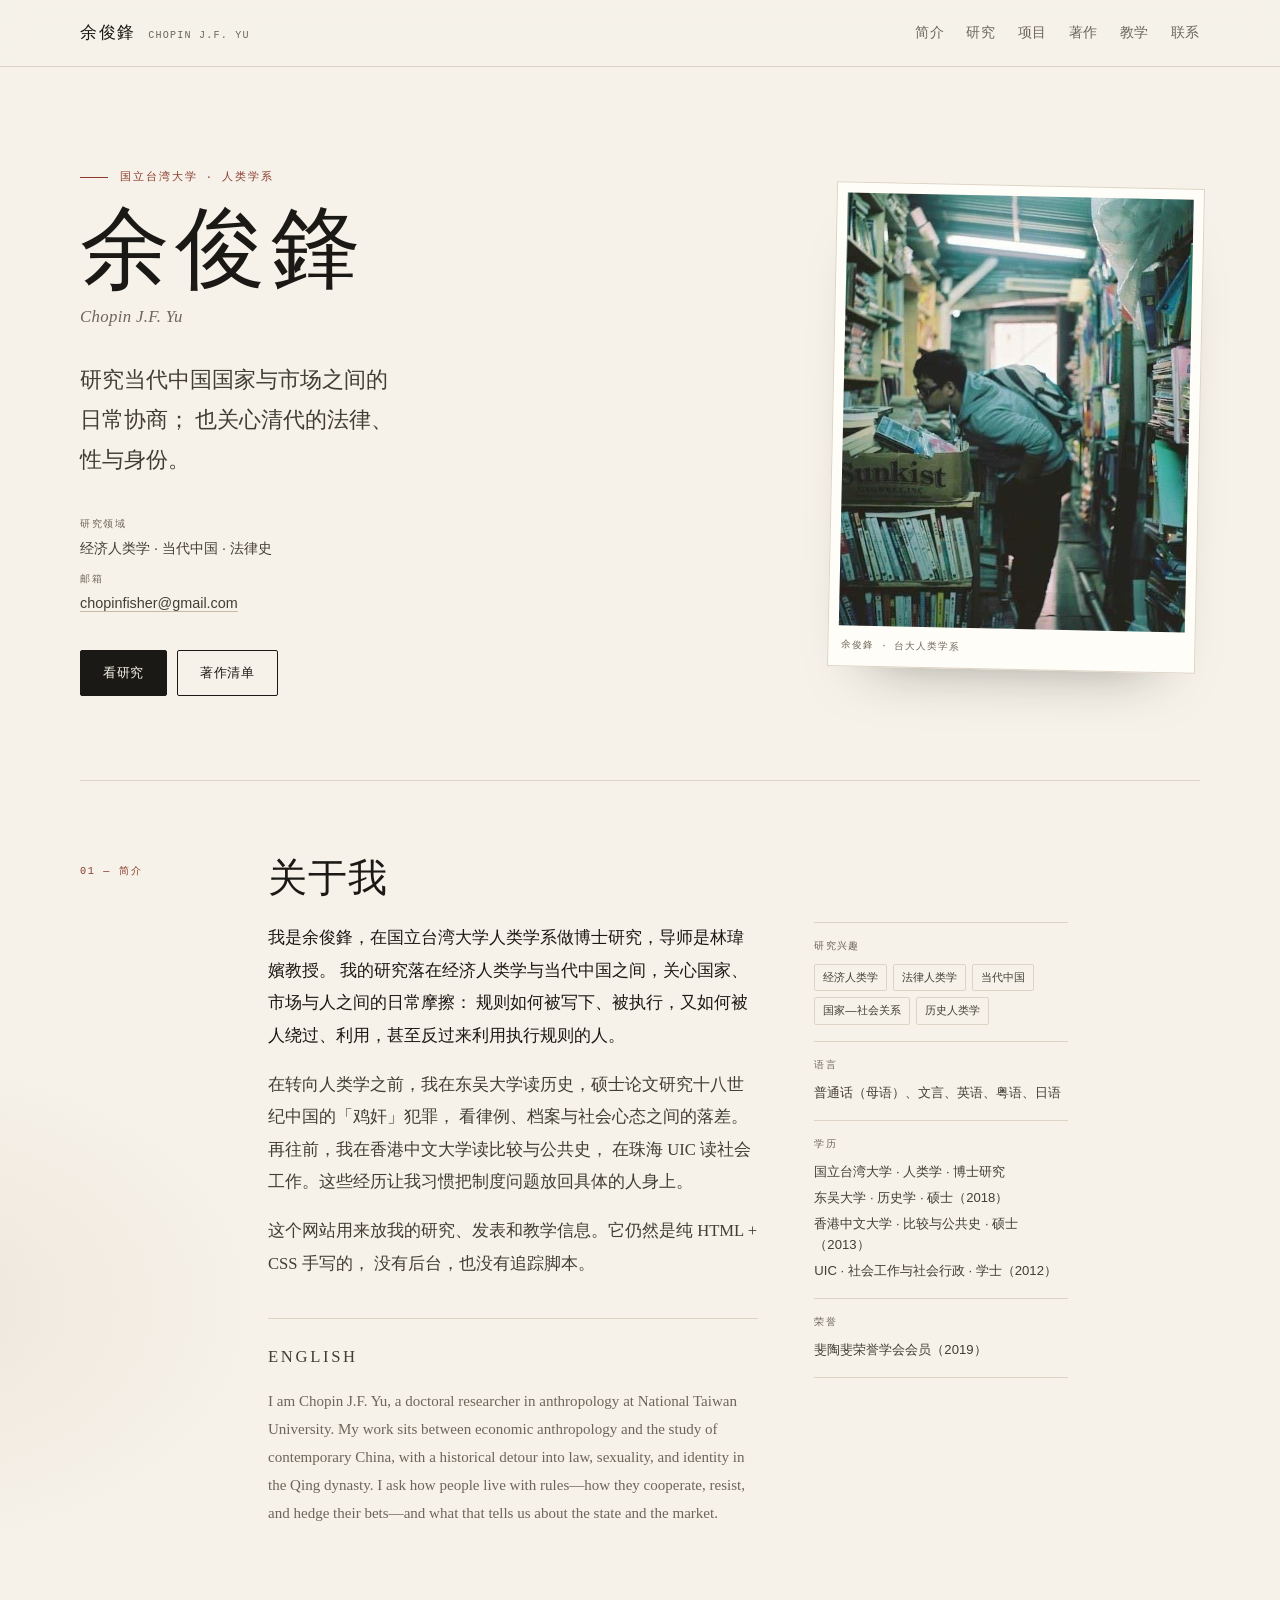
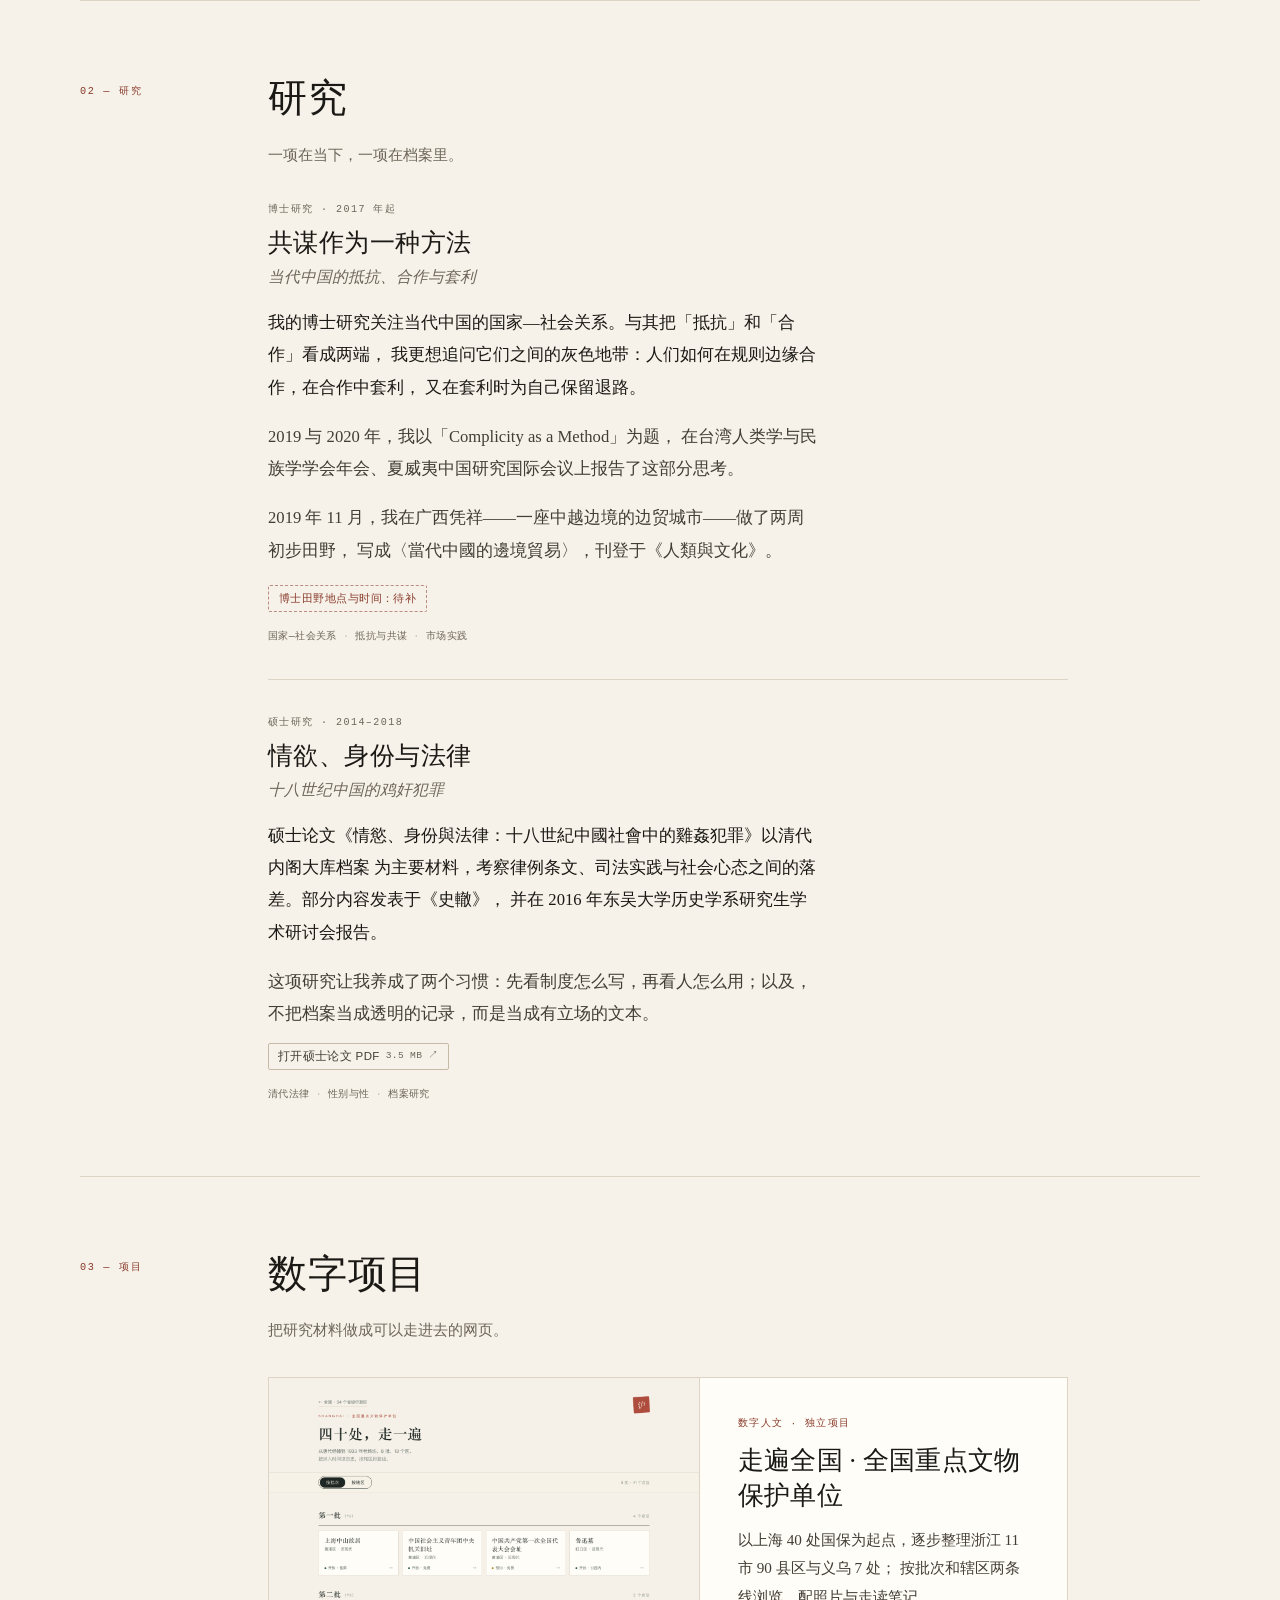
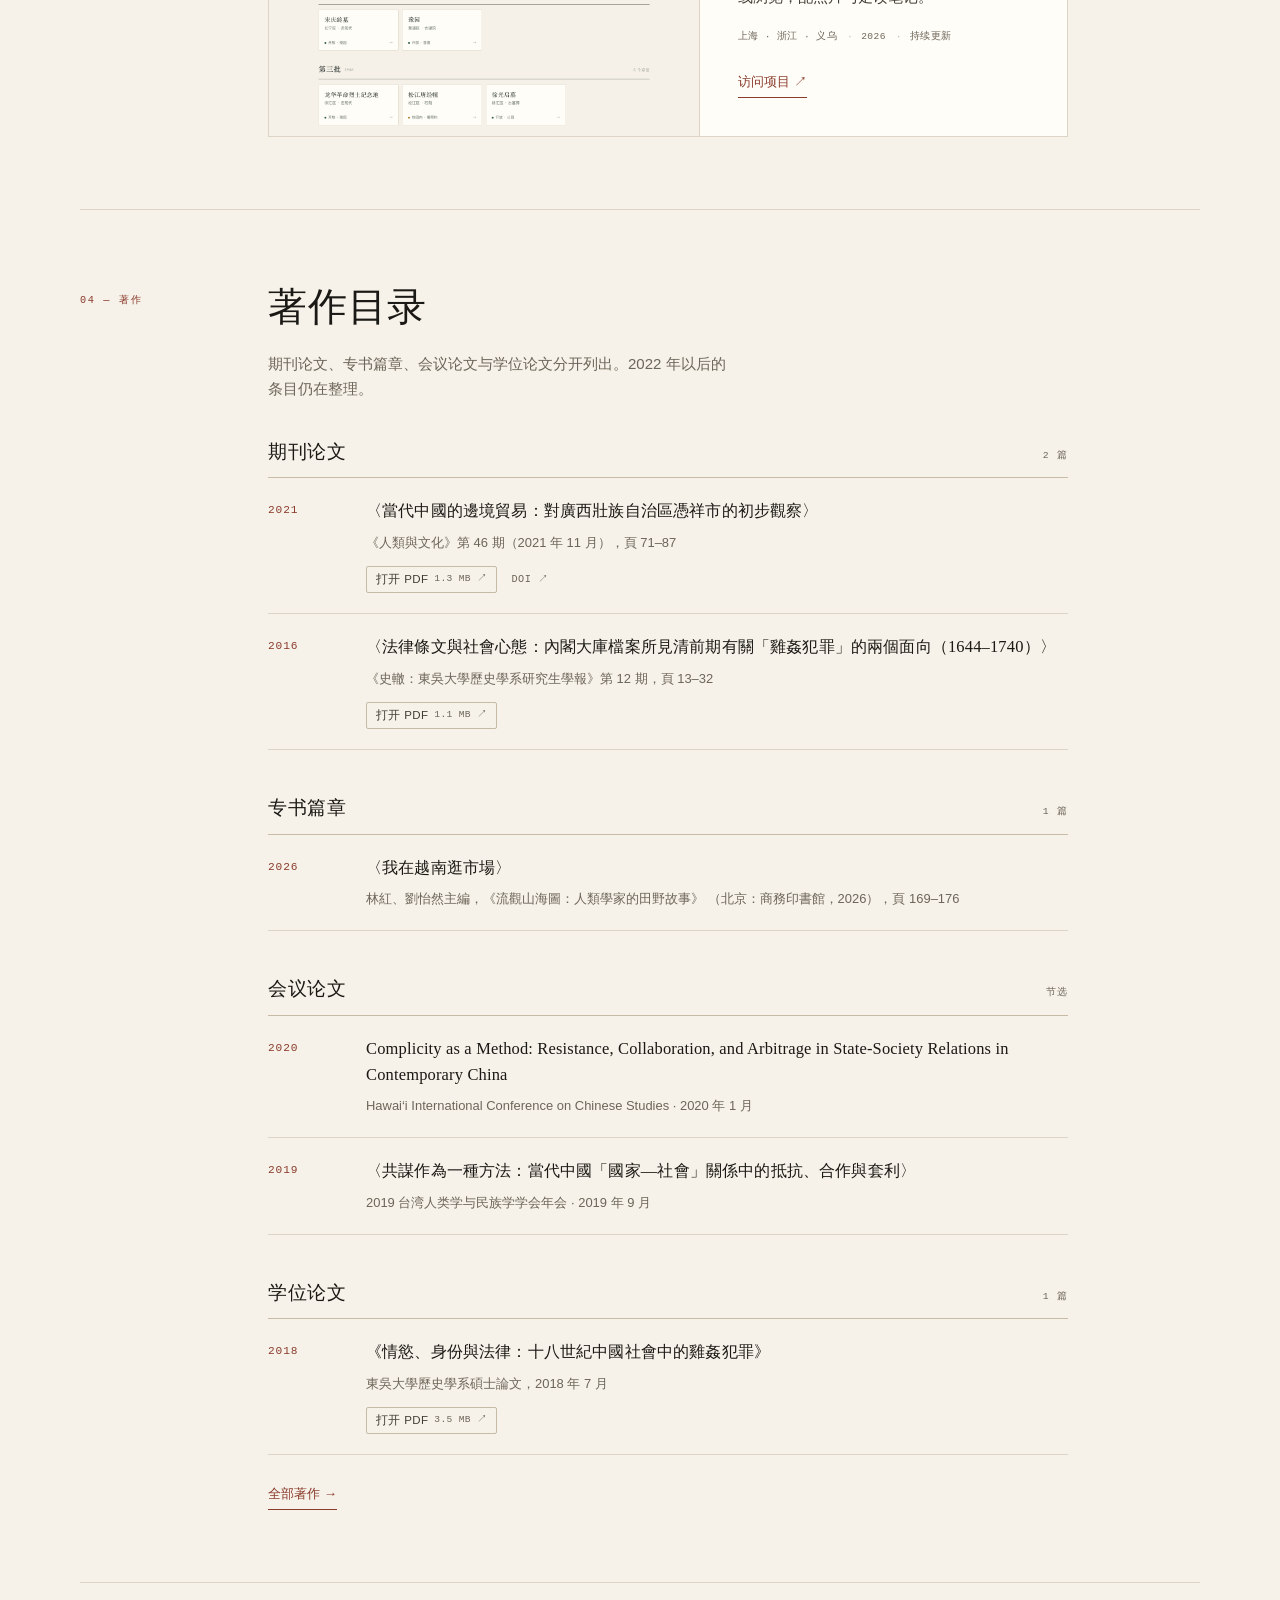
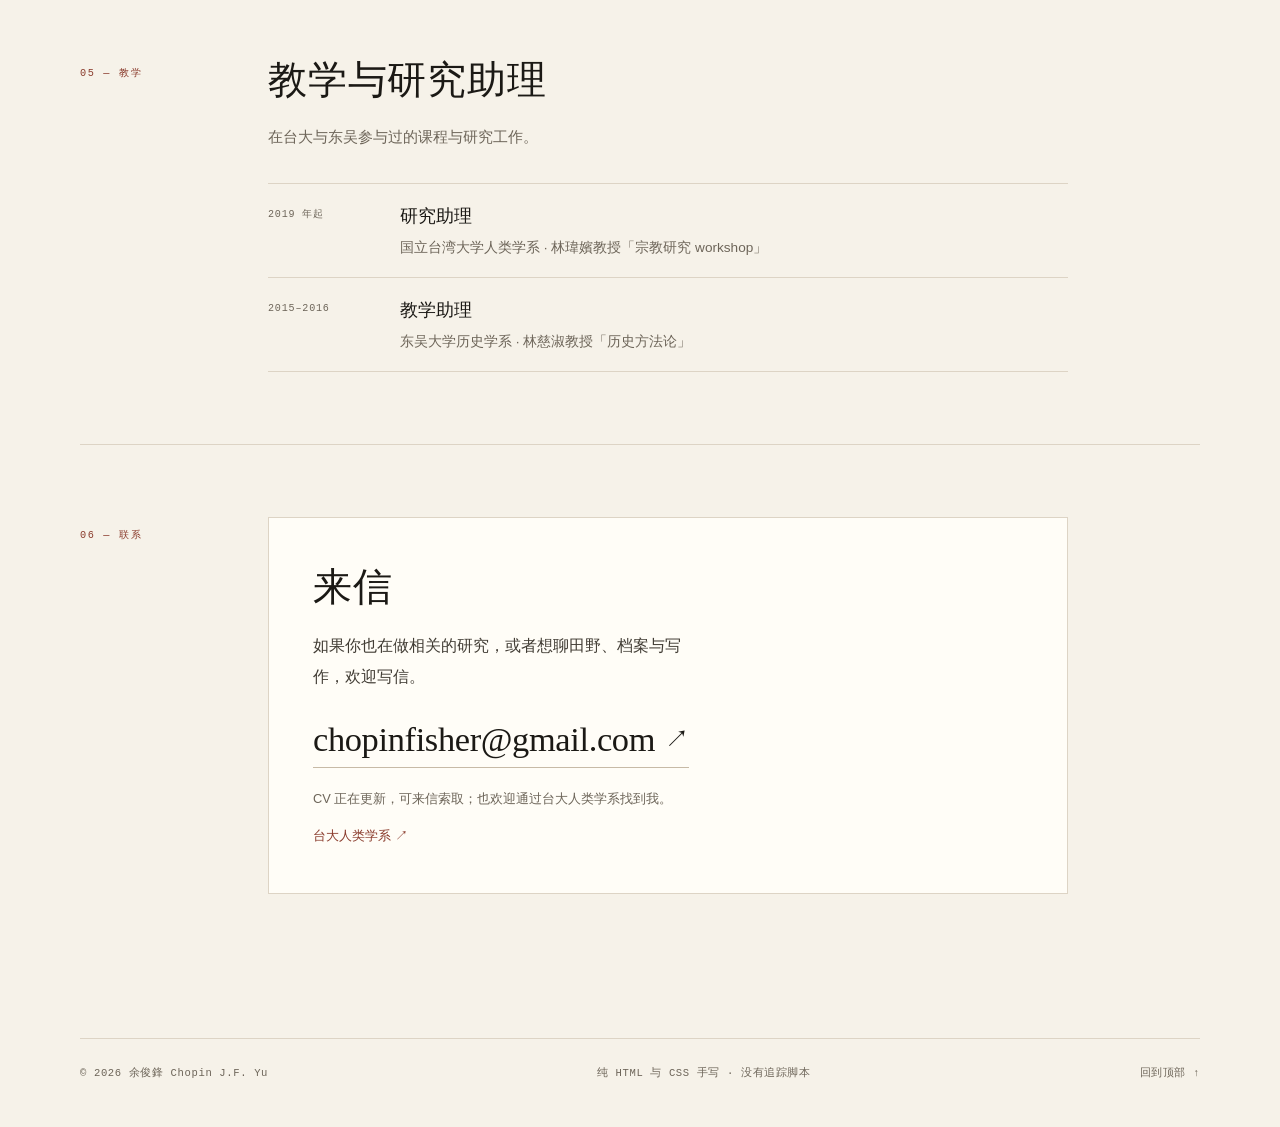
==== index.html @ 68bc7dcb "Add digital projects section linking heritage site" ====
<!DOCTYPE html>
<html lang="zh-CN">
<head>
  <meta charset="utf-8">
  <meta name="viewport" content="width=device-width, initial-scale=1">
  <title>余俊鋒 Chopin J.F. Yu — 人类学研究者</title>
  <meta name="description" content="余俊鋒（Chopin J.F. Yu），国立台湾大学人类学系。研究经济人类学、当代中国与法律史。">
  <meta name="author" content="余俊鋒 Chopin J.F. Yu">
  <meta name="theme-color" content="#f6f2e9" media="(prefers-color-scheme: light)">
  <meta name="theme-color" content="#141310" media="(prefers-color-scheme: dark)">
  <meta property="og:type" content="profile">
  <meta property="og:title" content="余俊鋒 Chopin J.F. Yu">
  <meta property="og:description" content="人类学研究者。经济人类学、当代中国、法律史。">
  <meta property="og:locale" content="zh_CN">
  <link rel="icon" href="assets/favicon.svg" type="image/svg+xml">
  <link rel="stylesheet" href="style.css">
</head>
<body id="top">
  <a class="skip-link" href="#main">跳到主要内容</a>

  <header class="site-header">
    <div class="wrap header-inner">
      <a class="brand" href="index.html">
        <span class="brand-name">余俊鋒</span>
        <span class="brand-en">Chopin J.F. Yu</span>
      </a>
      <nav class="site-nav" aria-label="主导航">
        <ul>
          <li><a href="#about">简介</a></li>
          <li><a href="#research">研究</a></li>
          <li><a href="#projects">项目</a></li>
          <li><a href="publications.html">著作</a></li>
          <li><a href="#teaching">教学</a></li>
          <li><a href="#contact">联系</a></li>
        </ul>
      </nav>
    </div>
  </header>

  <main id="main">
    <!-- ==================== 首屏 ==================== -->
    <section class="hero wrap" aria-labelledby="hero-title">
      <div class="hero-copy">
        <p class="eyebrow">国立台湾大学 · 人类学系</p>
        <h1 id="hero-title">余俊鋒</h1>
        <p class="hero-en">Chopin J.F. Yu</p>
        <p class="lead">
          研究当代中国国家与市场之间的<span class="nowrap">日常协商</span>；
          也关心清代的法律、性与<span class="nowrap">身份</span>。
        </p>

        <dl class="hero-meta">
          <div>
            <dt>研究领域</dt>
            <dd>经济人类学 · 当代中国 · 法律史</dd>
          </div>
          <div>
            <dt>邮箱</dt>
            <dd><a href="mailto:chopinfisher@gmail.com">chopinfisher@gmail.com</a></dd>
          </div>
        </dl>

        <div class="hero-actions">
          <a class="btn" href="#research">看研究</a>
          <a class="btn btn-quiet" href="publications.html">著作清单</a>
        </div>
      </div>

      <figure class="hero-figure">
        <img src="assets/portrait.jpg" alt="余俊鋒在书店里看书的照片" width="600" height="600">
        <figcaption>余俊鋒 · 台大人类学系</figcaption>
      </figure>
    </section>

    <!-- ==================== 简介 ==================== -->
    <section id="about" class="section wrap" aria-labelledby="about-title">
      <p class="section-label">01 — 简介</p>
      <div class="section-body">
        <h2 id="about-title">关于我</h2>

        <div class="about-grid">
          <div class="prose">
            <p>
              我是余俊鋒，在国立台湾大学人类学系做博士研究，导师是林瑋嬪教授。
              我的研究落在经济人类学与当代中国之间，关心国家、市场与人之间的日常摩擦：
              规则如何被写下、被执行，又如何被人绕过、利用，甚至反过来利用执行规则的人。
            </p>
            <p>
              在转向人类学之前，我在东吴大学读历史，硕士论文研究十八世纪中国的「鸡奸」犯罪，
              看律例、档案与社会心态之间的落差。再往前，我在香港中文大学读比较与公共史，
              在珠海 UIC 读社会工作。这些经历让我习惯把制度问题放回具体的人身上。
            </p>
            <p>
              这个网站用来放我的研究、发表和教学信息。它仍然是纯 HTML + CSS 手写的，
              没有后台，也没有追踪脚本。
            </p>

            <div class="en-block" lang="en">
              <p class="en-label">English</p>
              <p>
                I am Chopin J.F. Yu, a doctoral researcher in anthropology at National Taiwan
                University. My work sits between economic anthropology and the study of
                contemporary China, with a historical detour into law, sexuality, and identity
                in the Qing dynasty. I ask how people live with rules—how they cooperate,
                resist, and hedge their bets—and what that tells us about the state and the market.
              </p>
            </div>
          </div>

          <aside class="facts" aria-label="研究兴趣与背景">
            <div>
              <h3>研究兴趣</h3>
              <ul class="tag-list">
                <li>经济人类学</li>
                <li>法律人类学</li>
                <li>当代中国</li>
                <li>国家—社会关系</li>
                <li>历史人类学</li>
              </ul>
            </div>
            <div>
              <h3>语言</h3>
              <p>普通话（母语）、文言、英语、粤语、日语</p>
            </div>
            <div>
              <h3>学历</h3>
              <ul class="plain-list">
                <li>国立台湾大学 · 人类学 · 博士研究</li>
                <li>东吴大学 · 历史学 · 硕士（2018）</li>
                <li>香港中文大学 · 比较与公共史 · 硕士（2013）</li>
                <li>UIC · 社会工作与社会行政 · 学士（2012）</li>
              </ul>
            </div>
            <div>
              <h3>荣誉</h3>
              <p>斐陶斐荣誉学会会员（2019）</p>
            </div>
          </aside>
        </div>
      </div>
    </section>

    <!-- ==================== 研究 ==================== -->
    <section id="research" class="section wrap" aria-labelledby="research-title">
      <p class="section-label">02 — 研究</p>
      <div class="section-body">
        <h2 id="research-title">研究</h2>
        <p class="section-intro">一项在当下，一项在档案里。</p>

        <article class="research-item">
          <p class="research-meta">博士研究 · 2017 年起</p>
          <h3>共谋作为一种方法</h3>
          <p class="research-sub">当代中国的抵抗、合作与套利</p>
          <div class="prose">
            <p>
              我的博士研究关注当代中国的国家—社会关系。与其把「抵抗」和「合作」看成两端，
              我更想追问它们之间的灰色地带：人们如何在规则边缘合作，在合作中套利，
              又在套利时为自己保留退路。
            </p>
            <p>
              2019 与 2020 年，我以「Complicity as a Method」为题，
              在台湾人类学与民族学学会年会、夏威夷中国研究国际会议上报告了这部分思考。
            </p>
            <p>
              2019 年 11 月，我在广西凭祥——一座中越边境的边贸城市——做了两周初步田野，
              写成〈當代中國的邊境貿易〉，刊登于《人類與文化》。
            </p>
          </div>
          <!-- TODO: 补上博士论文题目与正式田野地点、时间；确认后删掉下面这行 -->
          <p class="tbd">博士田野地点与时间：待补</p>
          <ul class="tags" aria-label="研究关键词">
            <li>国家—社会关系</li>
            <li>抵抗与共谋</li>
            <li>市场实践</li>
          </ul>
        </article>

        <article class="research-item">
          <p class="research-meta">硕士研究 · 2014–2018</p>
          <h3>情欲、身份与法律</h3>
          <p class="research-sub">十八世纪中国的鸡奸犯罪</p>
          <div class="prose">
            <p>
              硕士论文《情慾、身份與法律：十八世紀中國社會中的雞姦犯罪》以清代内阁大库档案
              为主要材料，考察律例条文、司法实践与社会心态之间的落差。部分内容发表于《史轍》，
              并在 2016 年东吴大学历史学系研究生学术研讨会报告。
            </p>
            <p>
              这项研究让我养成了两个习惯：先看制度怎么写，再看人怎么用；以及，
              不把档案当成透明的记录，而是当成有立场的文本。
            </p>
          </div>
          <div class="pub-links">
            <a class="pub-link" href="assets/pubs/yu-2018-ma-thesis.pdf"
               target="_blank" rel="noopener" type="application/pdf">
              打开硕士论文 PDF <span class="pub-size">3.5 MB ↗</span>
            </a>
          </div>
          <ul class="tags" aria-label="研究关键词">
            <li>清代法律</li>
            <li>性别与性</li>
            <li>档案研究</li>
          </ul>
        </article>
      </div>
    </section>

    <!-- ==================== 数字项目 ==================== -->
    <section id="projects" class="section wrap" aria-labelledby="projects-title">
      <p class="section-label">03 — 项目</p>
      <div class="section-body">
        <h2 id="projects-title">数字项目</h2>
        <p class="section-intro">把研究材料做成可以走进去的网页。</p>

        <!-- TODO: 国保站部署后确认 URL；下面先按 guobao 仓库的地址预留 -->
        <article class="project-card">
          <a class="project-figure" href="https://manongchopin.github.io/guobao/" target="_blank" rel="noopener">
            <img src="assets/projects/guobao-shanghai.png" alt="《走遍全国》上海国保清单页面截图" width="1440" height="1150">
          </a>
          <div class="project-body">
            <p class="project-kicker">数字人文 · 独立项目</p>
            <h3>
              <a href="https://manongchopin.github.io/guobao/" target="_blank" rel="noopener">
                走遍全国 · 全国重点文物保护单位
              </a>
            </h3>
            <p class="project-desc">
              以上海 40 处国保为起点，逐步整理浙江 11 市 90 县区与义乌 7 处；
              按批次和辖区两条线浏览，配照片与走读笔记。
            </p>
            <ul class="project-meta" aria-label="项目信息">
              <li>上海 · 浙江 · 义乌</li>
              <li>2026</li>
              <li>持续更新</li>
            </ul>
            <a class="more-link" href="https://manongchopin.github.io/guobao/" target="_blank" rel="noopener">访问项目 ↗</a>
          </div>
        </article>
      </div>
    </section>

    <!-- ==================== 著作（精选） ==================== -->
    <section id="publications" class="section wrap" aria-labelledby="publications-title">
      <p class="section-label">04 — 著作</p>
      <div class="section-body">
        <h2 id="publications-title">著作目录</h2>
        <p class="section-intro">期刊论文、专书篇章、会议论文与学位论文分开列出。2022 年以后的条目仍在整理。</p>

        <div class="pub-group">
          <h3 class="pub-group-title">期刊论文 <span class="pub-count">2 篇</span></h3>
          <ol class="pub-list">
            <li class="pub">
              <p class="pub-year">2021</p>
              <div>
                <h3>〈當代中國的邊境貿易：對廣西壯族自治區憑祥市的初步觀察〉</h3>
                <p class="pub-venue">《人類與文化》第 46 期（2021 年 11 月），頁 71–87</p>
                <div class="pub-links">
                  <a class="pub-link" href="assets/pubs/yu-2021-border-trade-pingxiang.pdf"
                     target="_blank" rel="noopener" type="application/pdf">
                    打开 PDF <span class="pub-size">1.3 MB ↗</span>
                  </a>
                  <a class="pub-link pub-link-quiet" href="https://doi.org/10.6719/HC.202111_(46).0004" rel="noopener">DOI ↗</a>
                </div>
              </div>
            </li>
            <li class="pub">
              <p class="pub-year">2016</p>
              <div>
                <h3>〈法律條文與社會心態：內閣大庫檔案所見清前期有關「雞姦犯罪」的兩個面向<span class="nowrap">（1644–1740）</span>〉</h3>
                <p class="pub-venue">《史轍：東吳大學歷史學系研究生學報》第 12 期，頁 13–32</p>
                <div class="pub-links">
                  <a class="pub-link" href="assets/pubs/yu-2016-law-and-social-attitudes.pdf"
                     target="_blank" rel="noopener" type="application/pdf">
                    打开 PDF <span class="pub-size">1.1 MB ↗</span>
                  </a>
                </div>
              </div>
            </li>
          </ol>
        </div>

        <div class="pub-group">
          <h3 class="pub-group-title">专书篇章 <span class="pub-count">1 篇</span></h3>
          <ol class="pub-list">
            <li class="pub">
              <p class="pub-year">2026</p>
              <div>
                <h3>〈我在越南逛市場〉</h3>
                <p class="pub-venue">
                  林紅、劉怡然主編，《流觀山海圖：人類學家的田野故事》
                  （北京：商務印書館，2026），頁 169–176
                </p>
              </div>
            </li>
          </ol>
        </div>

        <div class="pub-group">
          <h3 class="pub-group-title">会议论文 <span class="pub-count">节选</span></h3>
          <ol class="pub-list">
            <li class="pub">
              <p class="pub-year">2020</p>
              <div>
                <h3 lang="en">Complicity as a Method: Resistance, Collaboration, and Arbitrage in State-Society Relations in Contemporary China</h3>
                <p class="pub-venue">Hawai‘i International Conference on Chinese Studies · 2020 年 1 月</p>
              </div>
            </li>
            <li class="pub">
              <p class="pub-year">2019</p>
              <div>
                <h3>〈共謀作為一種方法：當代中國「國家—社會」關係中的抵抗、合作與套利〉</h3>
                <p class="pub-venue">2019 台湾人类学与民族学学会年会 · 2019 年 9 月</p>
              </div>
            </li>
          </ol>
        </div>

        <div class="pub-group">
          <h3 class="pub-group-title">学位论文 <span class="pub-count">1 篇</span></h3>
          <ol class="pub-list">
            <li class="pub">
              <p class="pub-year">2018</p>
              <div>
                <h3>《情慾、身份與法律：十八世紀中國社會中的雞姦犯罪》</h3>
                <p class="pub-venue">東吳大學歷史學系碩士論文，2018 年 7 月</p>
                <div class="pub-links">
                  <a class="pub-link" href="assets/pubs/yu-2018-ma-thesis.pdf"
                     target="_blank" rel="noopener" type="application/pdf">
                    打开 PDF <span class="pub-size">3.5 MB ↗</span>
                  </a>
                </div>
              </div>
            </li>
          </ol>
        </div>

        <a class="more-link" href="publications.html">全部著作 →</a>
      </div>
    </section>

    <!-- ==================== 教学 ==================== -->
    <section id="teaching" class="section wrap" aria-labelledby="teaching-title">
      <p class="section-label">05 — 教学</p>
      <div class="section-body">
        <h2 id="teaching-title">教学与研究助理</h2>
        <p class="section-intro">在台大与东吴参与过的课程与研究工作。</p>

        <ul class="timeline">
          <li>
            <p class="time">2019 年起</p>
            <div>
              <h3>研究助理</h3>
              <p>国立台湾大学人类学系 · 林瑋嬪教授「宗教研究 workshop」</p>
            </div>
          </li>
          <li>
            <p class="time">2015–2016</p>
            <div>
              <h3>教学助理</h3>
              <p>东吴大学历史学系 · 林慈淑教授「历史方法论」</p>
            </div>
          </li>
        </ul>
      </div>
    </section>

    <!-- ==================== 联系 ==================== -->
    <section id="contact" class="section wrap" aria-labelledby="contact-title">
      <p class="section-label">06 — 联系</p>
      <div class="section-body">
        <div class="contact-block">
          <h2 id="contact-title">来信</h2>
          <p class="contact-note">
            如果你也在做相关的研究，或者想聊田野、档案与写作，欢迎写信。
          </p>
          <a class="email" href="mailto:chopinfisher@gmail.com">
            chopinfisher@gmail.com
            <span aria-hidden="true">↗</span>
          </a>
          <p class="note">CV 正在更新，可来信索取；也欢迎通过台大人类学系找到我。</p>
          <ul class="contact-links">
            <li><a href="https://anthro.ntu.edu.tw/" rel="noopener">台大人类学系 ↗</a></li>
          </ul>
        </div>
      </div>
    </section>
  </main>

  <footer class="site-footer wrap">
    <p>© 2026 余俊鋒 Chopin J.F. Yu</p>
    <p>纯 HTML 与 CSS 手写 · 没有追踪脚本</p>
    <a href="#top">回到顶部 ↑</a>
  </footer>
</body>
</html>
---- style.css ----
/* =========================================================
   余俊鋒 Chopin J.F. Yu — 个人学术主页
   纯 CSS，无框架、无构建。浅色 / 深色跟随系统。
   ========================================================= */

/* ---------- 设计变量 ---------- */
:root {
  color-scheme: light dark;

  --paper: #f6f2e9;
  --paper-soft: #efe9dc;
  --surface: #fffdf7;
  --ink: #1b1915;
  --ink-soft: #423d35;
  --muted: #6d6559;
  --line: #ddd4c5;
  --line-strong: #c7baa6;
  --accent: #8a3b2c;
  --accent-soft: #ead9cf;
  --glow: rgba(138, 59, 44, 0.07);

  --serif: "Iowan Old Style", "Palatino Linotype", "Songti SC",
    "Noto Serif CJK SC", "Source Han Serif SC", "Noto Serif SC", Georgia, serif;
  --sans: -apple-system, BlinkMacSystemFont, "Segoe UI", "PingFang SC",
    "Hiragino Sans GB", "Noto Sans SC", "Microsoft YaHei", sans-serif;
  --mono: ui-monospace, SFMono-Regular, "SF Mono", Menlo, Consolas, monospace;

  --shadow: 0 34px 60px -44px rgba(27, 25, 21, 0.5);
}

@media (prefers-color-scheme: dark) {
  :root {
    --paper: #141310;
    --paper-soft: #1c1a16;
    --surface: #1b1915;
    --ink: #f0eadf;
    --ink-soft: #d3cabb;
    --muted: #a09687;
    --line: #302b24;
    --line-strong: #453e34;
    --accent: #d99077;
    --accent-soft: #3a241d;
    --glow: rgba(217, 144, 119, 0.06);
    --shadow: 0 34px 60px -40px rgba(0, 0, 0, 0.9);
  }
}

/* ---------- 基础 ---------- */
*,
*::before,
*::after {
  box-sizing: border-box;
}

html {
  scroll-behavior: smooth;
  -webkit-text-size-adjust: 100%;
}

body {
  margin: 0;
  min-height: 100vh;
  font-family: var(--sans);
  font-size: 16px;
  line-height: 1.7;
  color: var(--ink);
  background-color: var(--paper);
  background-image:
    radial-gradient(52rem 36rem at 88% -8%, var(--glow), transparent 62%),
    radial-gradient(38rem 26rem at -8% 22%, var(--glow), transparent 60%);
  background-repeat: no-repeat;
  -webkit-font-smoothing: antialiased;
  text-rendering: optimizeLegibility;
}

img {
  display: block;
  max-width: 100%;
  height: auto;
}

a {
  color: inherit;
}

h1, h2, h3, p, dl, dd, figure, ol, ul {
  margin: 0;
}

ul, ol {
  padding: 0;
  list-style: none;
}

::selection {
  color: var(--paper);
  background: var(--accent);
}

:focus-visible {
  outline: 2px solid var(--accent);
  outline-offset: 3px;
}

.wrap {
  width: min(1120px, 100% - 48px);
  margin-inline: auto;
}

.nowrap {
  white-space: nowrap;
}

/* ---------- 跳过导航 ---------- */
.skip-link {
  position: absolute;
  top: 10px;
  left: 12px;
  z-index: 100;
  padding: 8px 14px;
  background: var(--ink);
  color: var(--paper);
  font-size: 0.82rem;
  text-decoration: none;
  transform: translateY(-160%);
  transition: transform 0.18s ease;
}

.skip-link:focus {
  transform: translateY(0);
}

/* ---------- 页头 ---------- */
.site-header {
  position: sticky;
  top: 0;
  z-index: 10;
  border-bottom: 1px solid var(--line);
  background: var(--paper);
  background: color-mix(in srgb, var(--paper) 90%, transparent);
  -webkit-backdrop-filter: blur(12px);
  backdrop-filter: blur(12px);
}

.header-inner {
  display: flex;
  align-items: center;
  justify-content: space-between;
  gap: 24px;
  min-height: 66px;
}

.brand {
  display: inline-flex;
  align-items: baseline;
  gap: 12px;
  text-decoration: none;
}

.brand-name {
  font-family: var(--serif);
  font-size: 1.08rem;
  letter-spacing: 0.1em;
}

.brand-en {
  font-family: var(--mono);
  font-size: 0.63rem;
  letter-spacing: 0.12em;
  text-transform: uppercase;
  color: var(--muted);
}

.site-nav ul {
  display: flex;
  flex-wrap: wrap;
  gap: 6px 22px;
}

.site-nav a {
  display: inline-block;
  padding-block: 4px;
  border-bottom: 1px solid transparent;
  color: var(--muted);
  font-size: 0.86rem;
  letter-spacing: 0.04em;
  text-decoration: none;
  transition: color 0.18s ease, border-color 0.18s ease;
}

.site-nav a:hover {
  color: var(--ink);
}

.site-nav a[aria-current="page"] {
  color: var(--accent);
  border-bottom-color: var(--accent);
}

/* ---------- 首屏 ---------- */
.hero {
  display: grid;
  grid-template-columns: minmax(0, 1.08fr) minmax(0, 0.92fr);
  align-items: center;
  gap: clamp(40px, 6vw, 80px);
  padding-block: clamp(56px, 8vw, 92px) clamp(48px, 7vw, 84px);
}

.eyebrow {
  display: inline-flex;
  align-items: center;
  gap: 12px;
  font-family: var(--mono);
  font-size: 0.66rem;
  letter-spacing: 0.18em;
  text-transform: uppercase;
  color: var(--accent);
}

.eyebrow::before {
  content: "";
  width: 28px;
  height: 1px;
  background: var(--accent);
}

.hero h1 {
  margin-top: 16px;
  font-family: var(--serif);
  font-size: clamp(3.4rem, 7.4vw, 5.6rem);
  font-weight: 500;
  line-height: 1.05;
  letter-spacing: 0.06em;
}

.hero-en {
  margin-top: 6px;
  font-family: var(--serif);
  font-style: italic;
  font-size: 1.05rem;
  letter-spacing: 0.02em;
  color: var(--muted);
}

.lead {
  max-width: 30ch;
  margin-top: 30px;
  font-family: var(--serif);
  font-size: clamp(1.12rem, 1.7vw, 1.35rem);
  line-height: 1.85;
  color: var(--ink-soft);
}

.hero-meta {
  display: grid;
  gap: 12px;
  margin-top: 36px;
}

.hero-meta dt {
  font-family: var(--mono);
  font-size: 0.62rem;
  letter-spacing: 0.16em;
  text-transform: uppercase;
  color: var(--muted);
}

.hero-meta dd {
  margin-top: 2px;
  font-size: 0.9rem;
  color: var(--ink-soft);
}

.hero-meta a {
  text-decoration: underline;
  text-decoration-thickness: 1px;
  text-underline-offset: 3px;
  text-decoration-color: var(--line-strong);
}

.hero-meta a:hover {
  color: var(--accent);
  text-decoration-color: var(--accent);
}

.hero-actions {
  display: flex;
  flex-wrap: wrap;
  gap: 10px;
  margin-top: 34px;
}

.btn {
  display: inline-flex;
  align-items: center;
  justify-content: center;
  padding: 11px 22px;
  border: 1px solid var(--ink);
  border-radius: 2px;
  background: var(--ink);
  color: var(--paper);
  font-size: 0.84rem;
  letter-spacing: 0.05em;
  text-decoration: none;
  transition: background-color 0.18s ease, color 0.18s ease,
    border-color 0.18s ease;
}

.btn:hover {
  background: var(--accent);
  border-color: var(--accent);
  color: var(--paper);
}

.btn-quiet {
  background: transparent;
  color: var(--ink);
}

.btn-quiet:hover {
  background: transparent;
  color: var(--accent);
}

.hero-figure {
  justify-self: end;
  width: min(100%, 368px);
  padding: 10px 10px 12px;
  border: 1px solid var(--line);
  background: var(--surface);
  box-shadow: var(--shadow);
  transform: rotate(1.2deg);
}

.hero-figure img {
  width: 100%;
  aspect-ratio: 4 / 5;
  object-fit: cover;
  object-position: 45% center;
  background: var(--paper-soft);
}

.hero-figure figcaption {
  display: flex;
  justify-content: space-between;
  gap: 12px;
  margin-top: 12px;
  padding-inline: 3px;
  font-family: var(--mono);
  font-size: 0.6rem;
  letter-spacing: 0.1em;
  text-transform: uppercase;
  color: var(--muted);
}

/* ---------- 区块骨架 ---------- */
.section {
  display: grid;
  grid-template-columns: 132px minmax(0, 1fr);
  gap: clamp(28px, 5vw, 56px);
  padding-block: clamp(48px, 6vw, 72px);
  border-top: 1px solid var(--line);
  scroll-margin-top: 84px;
}

.section-label {
  align-self: start;
  position: sticky;
  top: 94px;
  margin-top: 10px;
  font-family: var(--mono);
  font-size: 0.64rem;
  letter-spacing: 0.16em;
  text-transform: uppercase;
  color: var(--accent);
}

.section-body {
  min-width: 0;
  max-width: 800px;
}

.section h2 {
  margin-bottom: 18px;
  font-family: var(--serif);
  font-weight: 500;
  font-size: clamp(1.75rem, 3.1vw, 2.45rem);
  line-height: 1.3;
  letter-spacing: 0.02em;
  text-wrap: balance;
}

.section-intro {
  max-width: 56ch;
  margin-bottom: 34px;
  font-size: 0.94rem;
  color: var(--muted);
}

/* ---------- 正文 ---------- */
.prose p {
  font-family: var(--serif);
  font-size: 1.04rem;
  line-height: 1.95;
  color: var(--ink-soft);
}

.prose p + p {
  margin-top: 1em;
}

.prose > p:first-child {
  color: var(--ink);
}

.prose {
  max-width: 62ch;
}

/* ---------- 简介 ---------- */
.about-grid {
  display: grid;
  grid-template-columns: minmax(0, 1.45fr) minmax(0, 0.75fr);
  gap: clamp(32px, 5vw, 56px);
  align-items: start;
}

.en-block {
  margin-top: 38px;
  padding-top: 22px;
  border-top: 1px solid var(--line);
}

.en-label {
  margin-bottom: 10px;
  font-family: var(--mono);
  font-size: 0.62rem;
  letter-spacing: 0.16em;
  text-transform: uppercase;
  color: var(--accent);
}

.en-block p:last-child {
  font-family: var(--serif);
  font-size: 0.94rem;
  line-height: 1.85;
  color: var(--muted);
}

.facts {
  border-top: 1px solid var(--line);
}

.facts > div {
  padding-block: 16px;
  border-bottom: 1px solid var(--line);
}

.facts h3 {
  margin-bottom: 8px;
  font-family: var(--mono);
  font-size: 0.61rem;
  font-weight: 500;
  letter-spacing: 0.14em;
  text-transform: uppercase;
  color: var(--muted);
}

.facts p,
.plain-list li {
  font-size: 0.82rem;
  line-height: 1.65;
  color: var(--ink-soft);
}

.plain-list li + li {
  margin-top: 4px;
}

.tag-list {
  display: flex;
  flex-wrap: wrap;
  gap: 6px;
}

.tag-list li {
  padding: 3px 8px;
  border: 1px solid var(--line);
  border-radius: 2px;
  font-size: 0.71rem;
  color: var(--ink-soft);
}

/* ---------- 研究 ---------- */
.research-item {
  padding-top: 34px;
  margin-top: 34px;
  border-top: 1px solid var(--line);
}

.research-item:first-of-type {
  padding-top: 0;
  margin-top: 0;
  border-top: 0;
}

.research-meta {
  font-family: var(--mono);
  font-size: 0.63rem;
  letter-spacing: 0.14em;
  text-transform: uppercase;
  color: var(--muted);
}

.research-item h3 {
  margin-top: 8px;
  font-family: var(--serif);
  font-size: 1.55rem;
  font-weight: 500;
  line-height: 1.4;
  letter-spacing: 0.02em;
}

.research-sub {
  margin-top: 3px;
  font-family: var(--serif);
  font-style: italic;
  font-size: 0.98rem;
  color: var(--muted);
}

.research-item .prose {
  margin-top: 16px;
}

.tbd {
  display: inline-block;
  margin-top: 18px;
  padding: 3px 10px;
  border: 1px dashed color-mix(in srgb, var(--accent) 55%, transparent);
  border-radius: 2px;
  font-size: 0.7rem;
  letter-spacing: 0.04em;
  color: var(--accent);
}

.tags {
  display: flex;
  flex-wrap: wrap;
  gap: 6px;
  margin-top: 16px;
}

.tags li {
  font-family: var(--mono);
  font-size: 0.63rem;
  letter-spacing: 0.04em;
  color: var(--muted);
}

.tags li + li::before {
  content: "·";
  margin-right: 6px;
  color: var(--line-strong);
}

/* ---------- 数字项目 ---------- */
.project-card {
  display: grid;
  grid-template-columns: minmax(0, 1.08fr) minmax(0, 0.92fr);
  overflow: hidden;
  border: 1px solid var(--line);
  background: var(--surface);
}

.project-figure {
  position: relative;
  display: block;
  overflow: hidden;
  border-right: 1px solid var(--line);
  background: var(--paper-soft);
}

.project-figure img {
  width: 100%;
  height: 100%;
  aspect-ratio: 4 / 3;
  object-fit: cover;
  object-position: center 30%;
  transition: transform 0.5s ease;
}

.project-figure:hover img {
  transform: scale(1.015);
}

.project-body {
  display: flex;
  flex-direction: column;
  padding: clamp(24px, 3.5vw, 38px);
}

.project-kicker {
  font-family: var(--mono);
  font-size: 0.61rem;
  letter-spacing: 0.14em;
  text-transform: uppercase;
  color: var(--accent);
}

.project-card h3 {
  margin-top: 10px;
  font-family: var(--serif);
  font-size: clamp(1.35rem, 2.1vw, 1.6rem);
  font-weight: 500;
  line-height: 1.4;
  letter-spacing: 0.01em;
}

.project-card h3 a {
  text-decoration: none;
}

.project-card h3 a:hover {
  color: var(--accent);
}

.project-desc {
  margin-top: 12px;
  font-family: var(--serif);
  font-size: 0.95rem;
  line-height: 1.85;
  color: var(--ink-soft);
}

.project-meta {
  display: flex;
  flex-wrap: wrap;
  gap: 4px 10px;
  margin-top: 18px;
  font-family: var(--mono);
  font-size: 0.6rem;
  letter-spacing: 0.04em;
  color: var(--muted);
}

.project-meta li + li::before {
  content: "·";
  margin-right: 8px;
  color: var(--line-strong);
}

.project-body .more-link {
  align-self: flex-start;
  margin-top: auto;
  padding-top: 26px;
}

/* ---------- 著作 ---------- */
.pub-list {
  margin: 0;
}

.pub {
  display: grid;
  grid-template-columns: 74px minmax(0, 1fr);
  gap: 24px;
  padding-block: 20px;
  border-top: 1px solid var(--line);
}

.pub:last-child {
  border-bottom: 1px solid var(--line);
}

/* 期刊 / 会议分组 */
.pub-group + .pub-group {
  margin-top: 42px;
}

.pub-group-title {
  display: flex;
  align-items: baseline;
  justify-content: space-between;
  gap: 12px;
  padding-bottom: 10px;
  border-bottom: 1px solid var(--line-strong);
  font-family: var(--serif);
  font-size: 1.16rem;
  font-weight: 500;
  letter-spacing: 0.03em;
}

.pub-count {
  font-family: var(--mono);
  font-size: 0.61rem;
  font-weight: 400;
  letter-spacing: 0.12em;
  color: var(--muted);
}

.pub-list .pub:first-child {
  border-top: 0;
}

.pub-year {
  margin-top: 3px;
  font-family: var(--mono);
  font-size: 0.7rem;
  letter-spacing: 0.08em;
  color: var(--accent);
}

.pub-type {
  margin-bottom: 6px;
  font-family: var(--mono);
  font-size: 0.58rem;
  letter-spacing: 0.14em;
  text-transform: uppercase;
  color: var(--muted);
}

.pub h3 {
  font-family: var(--serif);
  font-size: 1.03rem;
  font-weight: 500;
  line-height: 1.6;
  letter-spacing: 0.01em;
}

.pub-venue {
  margin-top: 7px;
  font-size: 0.81rem;
  line-height: 1.7;
  color: var(--muted);
}

.pub-alt {
  margin-top: 6px;
  font-family: var(--serif);
  font-size: 0.84rem;
  font-style: italic;
  line-height: 1.7;
  color: var(--muted);
}

/* PDF / DOI 链接 */
.pub-links {
  display: flex;
  flex-wrap: wrap;
  align-items: center;
  gap: 8px 10px;
  margin-top: 12px;
}

.pub-link {
  display: inline-flex;
  align-items: center;
  gap: 6px;
  padding: 3px 9px;
  border: 1px solid var(--line-strong);
  border-radius: 2px;
  font-size: 0.72rem;
  letter-spacing: 0.03em;
  color: var(--ink-soft);
  text-decoration: none;
  transition: color 0.18s ease, border-color 0.18s ease,
    background-color 0.18s ease;
}

.pub-link:hover {
  color: var(--accent);
  border-color: var(--accent);
  background: color-mix(in srgb, var(--accent-soft) 35%, transparent);
}

.pub-size {
  font-family: var(--mono);
  font-size: 0.6rem;
  color: var(--muted);
}

.pub-link:hover .pub-size {
  color: var(--accent);
}

.pub-link-quiet {
  padding-inline: 3px;
  border-color: transparent;
  font-family: var(--mono);
  font-size: 0.64rem;
  letter-spacing: 0.05em;
  color: var(--muted);
}

.pub-link-quiet:hover {
  background: transparent;
  border-color: transparent;
  text-decoration: underline;
  text-underline-offset: 3px;
}

.more-link {
  display: inline-flex;
  align-items: center;
  gap: 8px;
  margin-top: 28px;
  padding-bottom: 3px;
  border-bottom: 1px solid var(--accent);
  color: var(--accent);
  font-size: 0.83rem;
  text-decoration: none;
  transition: color 0.18s ease, border-color 0.18s ease;
}

.more-link:hover {
  color: var(--ink);
  border-color: var(--ink);
}

.pub-placeholder {
  border-top: 0;
  padding-top: 0;
}

.placeholder {
  padding: 18px 20px;
  border: 1px dashed var(--line-strong);
  background: color-mix(in srgb, var(--paper-soft) 55%, transparent);
}

.placeholder-label {
  margin-bottom: 6px;
  font-family: var(--mono);
  font-size: 0.58rem;
  letter-spacing: 0.16em;
  text-transform: uppercase;
  color: var(--accent);
}

.placeholder p:last-child {
  font-size: 0.84rem;
  line-height: 1.7;
  color: var(--muted);
}

/* ---------- 教学 ---------- */
.timeline li {
  display: grid;
  grid-template-columns: 108px minmax(0, 1fr);
  gap: 24px;
  padding-block: 18px;
  border-top: 1px solid var(--line);
}

.timeline li:last-child {
  border-bottom: 1px solid var(--line);
}

.time {
  margin-top: 4px;
  font-family: var(--mono);
  font-size: 0.63rem;
  letter-spacing: 0.08em;
  color: var(--muted);
}

.timeline h3 {
  font-family: var(--serif);
  font-size: 1.1rem;
  font-weight: 500;
}

.timeline div p {
  margin-top: 4px;
  font-size: 0.85rem;
  color: var(--muted);
}

/* ---------- 联系 ---------- */
.contact-block {
  padding: clamp(26px, 4.5vw, 44px);
  border: 1px solid var(--line);
  background: var(--surface);
}

.contact-note {
  max-width: 46ch;
  font-family: var(--serif);
  font-size: 1.02rem;
  line-height: 1.85;
  color: var(--ink-soft);
}

.email {
  display: inline-flex;
  align-items: center;
  gap: 10px;
  margin-top: 26px;
  padding-bottom: 6px;
  border-bottom: 1px solid var(--line-strong);
  font-family: var(--serif);
  font-size: clamp(1.3rem, 3.4vw, 2.15rem);
  letter-spacing: -0.01em;
  line-height: 1.25;
  text-decoration: none;
  transition: color 0.18s ease, border-color 0.18s ease;
}

.email span {
  font-size: 0.7em;
  transition: transform 0.18s ease;
}

.email:hover {
  color: var(--accent);
  border-color: var(--accent);
}

.email:hover span {
  transform: translate(3px, -3px);
}

.note {
  margin-top: 20px;
  font-size: 0.8rem;
  color: var(--muted);
}

.contact-links {
  display: flex;
  flex-wrap: wrap;
  gap: 8px 24px;
  margin-top: 12px;
}

.contact-links a {
  font-size: 0.8rem;
  color: var(--accent);
  text-decoration: none;
  border-bottom: 1px solid transparent;
}

.contact-links a:hover {
  border-color: var(--accent);
}

/* ---------- 著作页 ---------- */
.page-head {
  padding-block: clamp(48px, 6vw, 72px) clamp(20px, 3vw, 28px);
}

.page-head .section-label {
  position: static;
  margin: 0 0 14px;
}

.page-head h1 {
  font-family: var(--serif);
  font-size: clamp(2.5rem, 5.5vw, 4rem);
  font-weight: 500;
  line-height: 1.15;
  letter-spacing: 0.04em;
}

.page-intro {
  max-width: 46ch;
  margin-top: 18px;
  font-family: var(--serif);
  font-size: 1.02rem;
  line-height: 1.85;
  color: var(--muted);
}

.page-jump {
  display: flex;
  flex-wrap: wrap;
  align-items: center;
  gap: 10px;
  margin-top: 18px;
  font-family: var(--mono);
  font-size: 0.66rem;
  letter-spacing: 0.05em;
  color: var(--muted);
}

.page-jump a {
  padding-bottom: 2px;
  border-bottom: 1px solid var(--line-strong);
  color: var(--ink-soft);
  text-decoration: none;
  transition: color 0.18s ease, border-color 0.18s ease;
}

.page-jump a:hover {
  color: var(--accent);
  border-color: var(--accent);
}

.page-back {
  margin-top: 24px;
  font-size: 0.82rem;
}

.page-back a {
  color: var(--muted);
  text-decoration: none;
  border-bottom: 1px solid var(--line-strong);
  padding-bottom: 2px;
}

.page-back a:hover {
  color: var(--accent);
  border-color: var(--accent);
}

.page-head + .section {
  padding-top: clamp(32px, 4vw, 48px);
}

.page-footnote {
  margin-top: 30px;
  font-size: 0.76rem;
  line-height: 1.7;
  color: var(--muted);
}

/* ---------- 页脚 ---------- */
.site-footer {
  display: flex;
  flex-wrap: wrap;
  align-items: center;
  justify-content: space-between;
  gap: 10px 24px;
  margin-top: clamp(40px, 6vw, 72px);
  padding-block: 26px 44px;
  border-top: 1px solid var(--line);
  font-family: var(--mono);
  font-size: 0.66rem;
  letter-spacing: 0.06em;
  color: var(--muted);
}

.site-footer a {
  color: var(--muted);
  text-decoration: none;
}

.site-footer a:hover {
  color: var(--accent);
}

/* ---------- 响应式 ---------- */
@media (max-width: 960px) {
  .hero {
    grid-template-columns: minmax(0, 1fr);
    gap: 40px;
  }

  .hero-figure {
    justify-self: start;
    width: 280px;
  }

  .about-grid {
    grid-template-columns: minmax(0, 1fr);
    gap: 36px;
  }

  .section {
    grid-template-columns: minmax(0, 1fr);
    gap: 14px;
  }

  .section-label {
    position: static;
    margin: 0;
  }

  .project-card {
    grid-template-columns: minmax(0, 1fr);
  }

  .project-figure {
    border-right: 0;
    border-bottom: 1px solid var(--line);
  }

  .project-figure img {
    aspect-ratio: 16 / 10;
  }
}

@media (max-width: 600px) {
  .wrap {
    width: calc(100% - 36px);
  }

  .header-inner {
    flex-wrap: wrap;
    gap: 4px 0;
    min-height: 58px;
    padding-block: 8px;
  }

  .brand-en {
    display: none;
  }

  .site-nav {
    width: 100%;
  }

  .site-nav ul {
    gap: 2px 18px;
  }

  .site-nav a {
    font-size: 0.8rem;
  }

  .section {
    scroll-margin-top: 104px;
  }

  .hero h1 {
    font-size: clamp(2.9rem, 15vw, 3.8rem);
  }

  .lead {
    max-width: 26ch;
  }

  .hero-actions .btn {
    flex: 1;
  }

  .hero-figure {
    width: 240px;
  }

  .pub {
    grid-template-columns: minmax(0, 1fr);
    gap: 8px;
  }

  .pub-year {
    margin-top: 0;
  }

  .timeline li {
    grid-template-columns: minmax(0, 1fr);
    gap: 6px;
  }

  .time {
    margin-top: 0;
  }

  .contact-block {
    padding: 22px;
  }

  .email {
    font-size: 1.18rem;
    word-break: break-all;
  }

  .site-footer {
    flex-direction: column;
    align-items: flex-start;
    gap: 6px;
  }
}

/* ---------- 动效偏好 ---------- */
@media (prefers-reduced-motion: reduce) {
  html {
    scroll-behavior: auto;
  }

  *,
  *::before,
  *::after {
    animation-duration: 0.01ms !important;
    animation-iteration-count: 1 !important;
    transition-duration: 0.01ms !important;
  }
}

/* ---------- 打印 ---------- */
@media print {
  body {
    background: #fff;
    color: #000;
  }

  .site-header,
  .site-nav,
  .hero-actions,
  .skip-link,
  .site-footer,
  .page-back,
  .page-jump,
  .more-link {
    display: none;
  }

  .hero {
    grid-template-columns: 1fr;
    padding-block: 0 24px;
  }

  .hero-figure {
    display: none;
  }

  .section {
    display: block;
    padding-block: 20px;
    border-color: #bbb;
    page-break-inside: avoid;
  }

  .section-label {
    position: static;
    margin-bottom: 8px;
  }

  a {
    color: #000;
    text-decoration: none;
  }

  .placeholder,
  .tbd {
    border-color: #999;
    color: #555;
  }
}
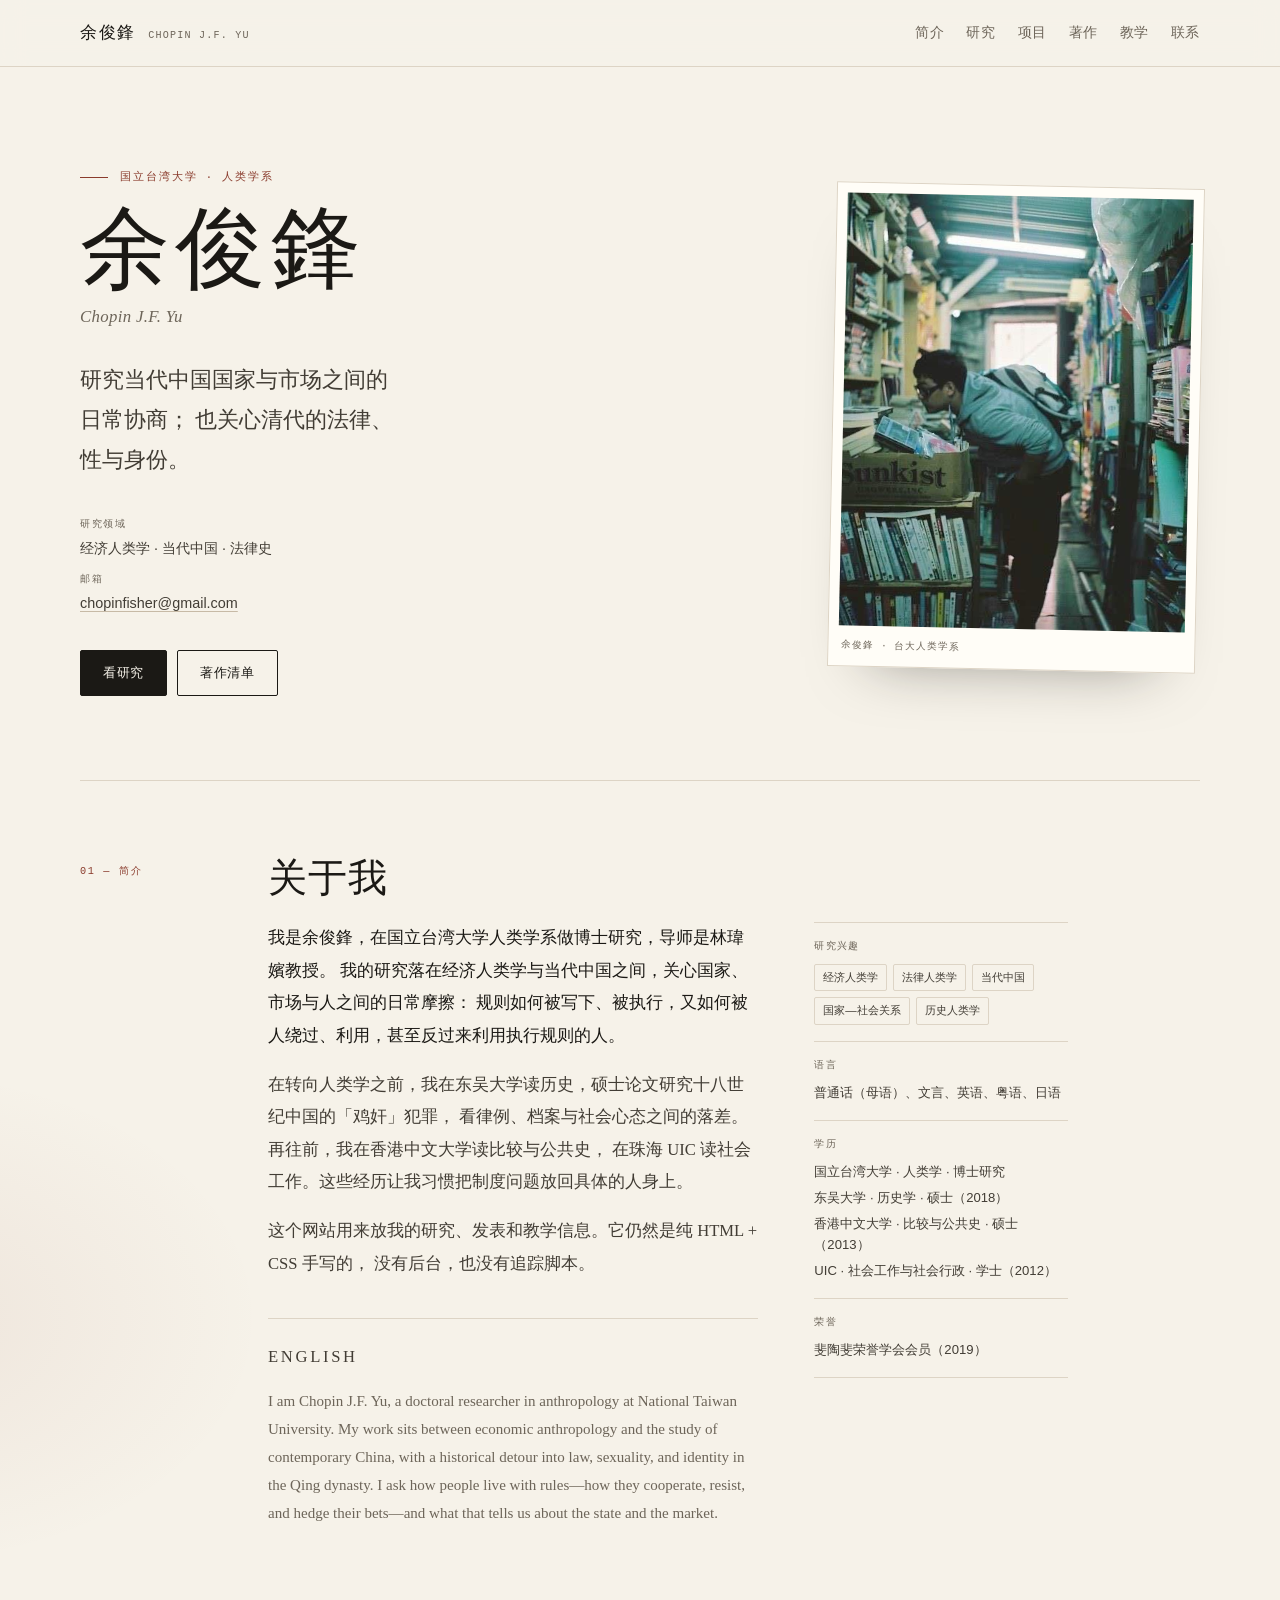
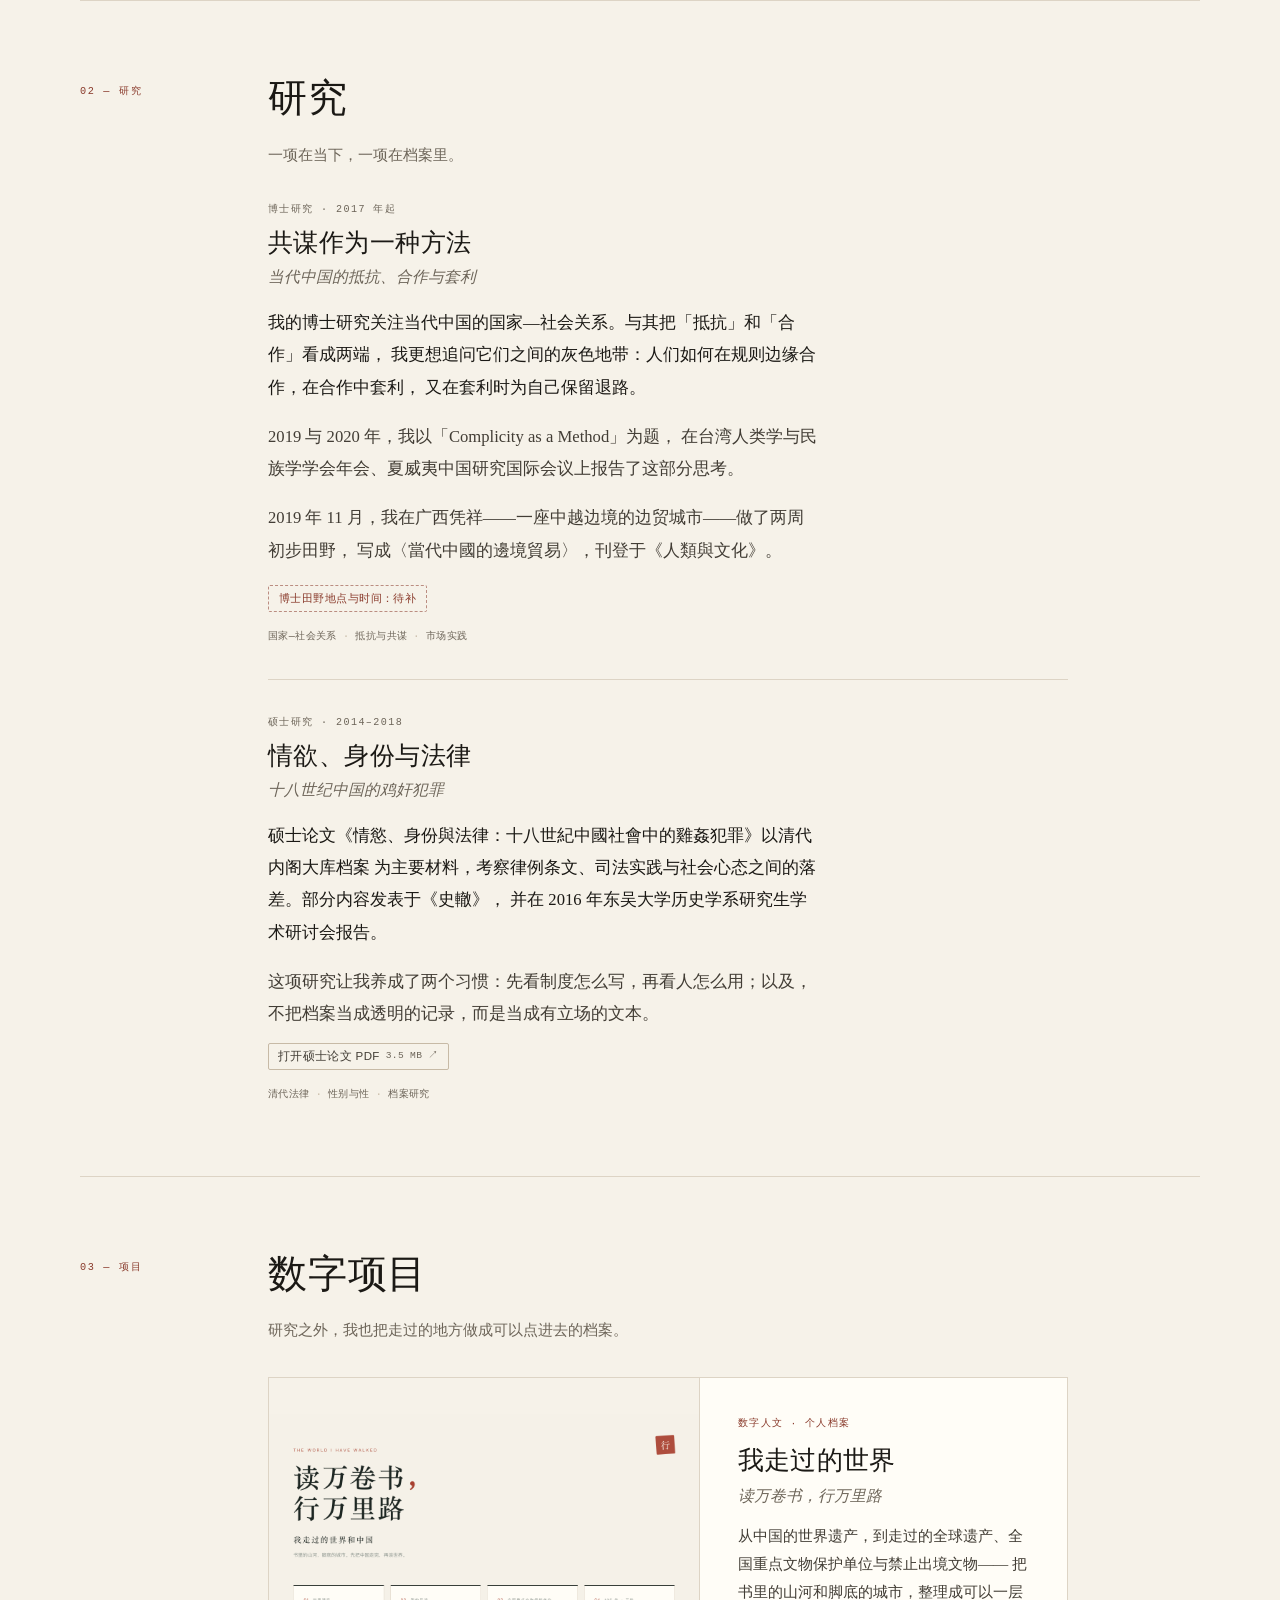
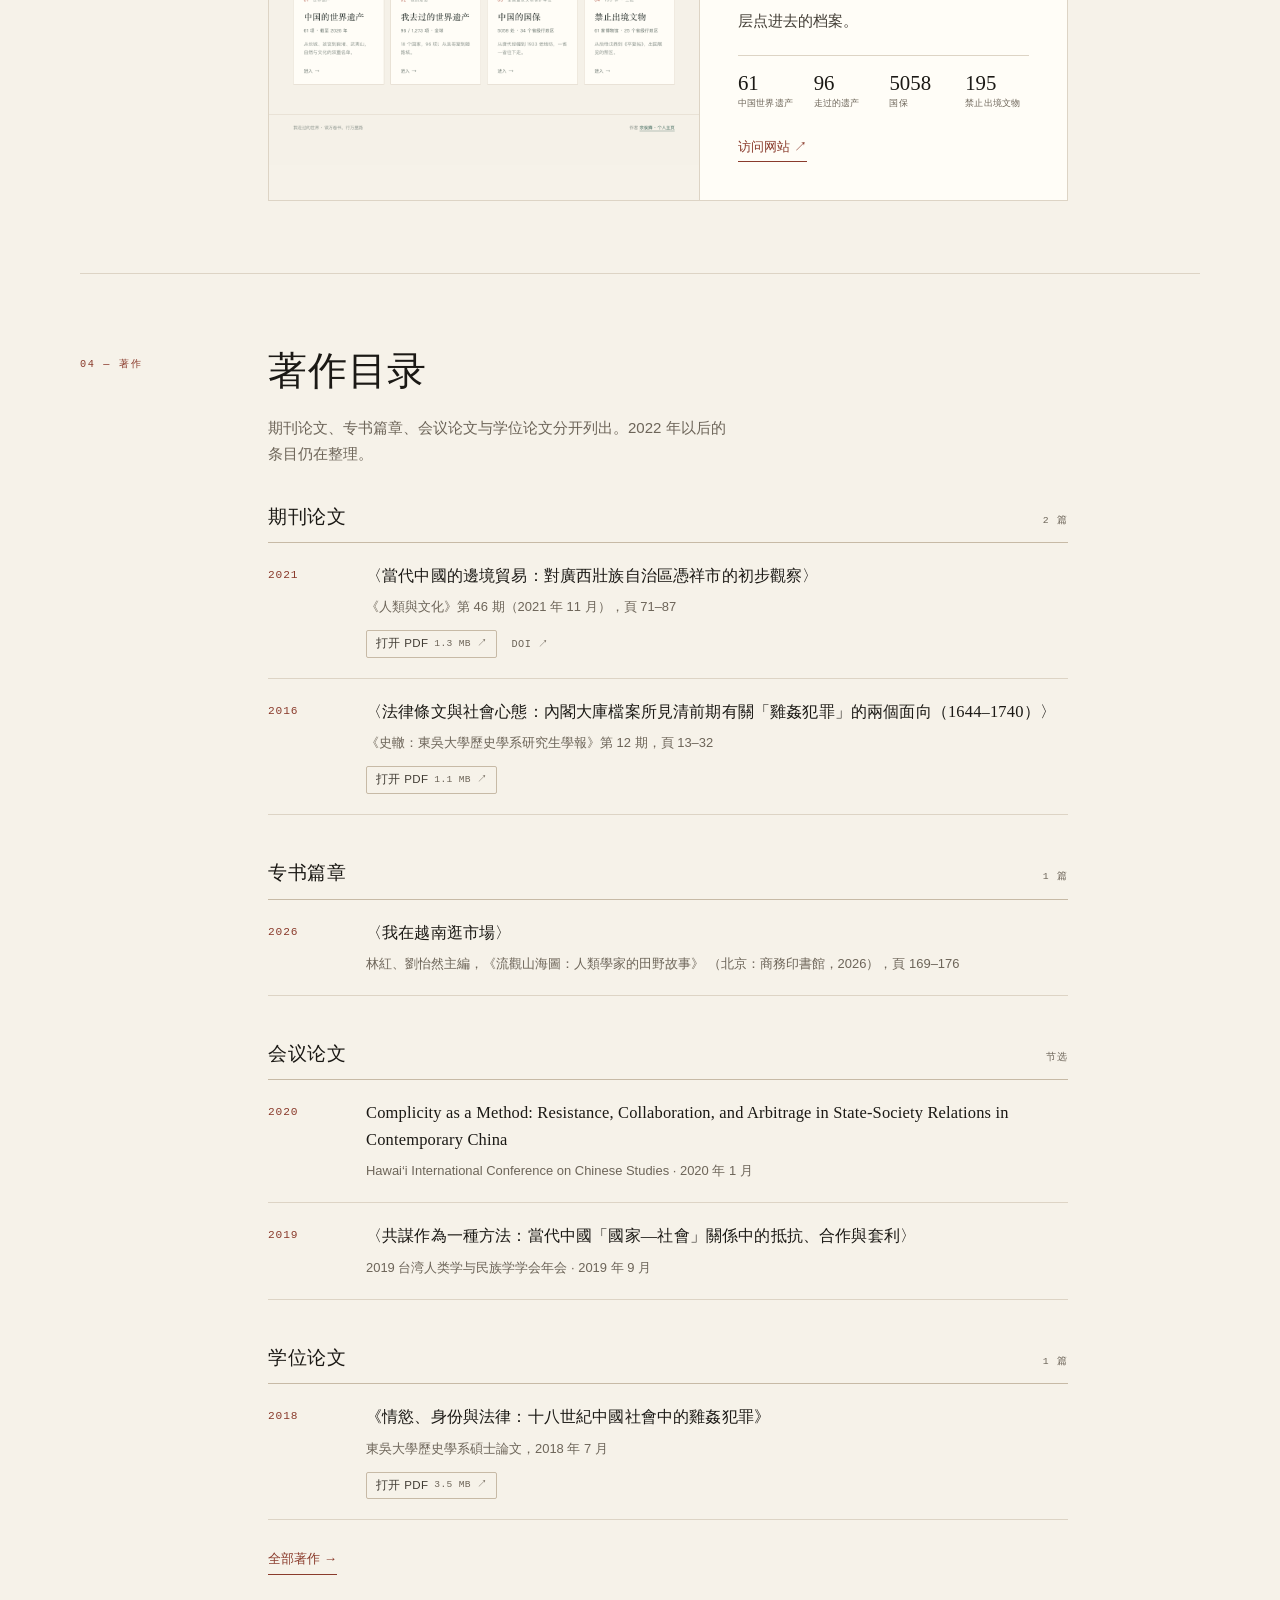
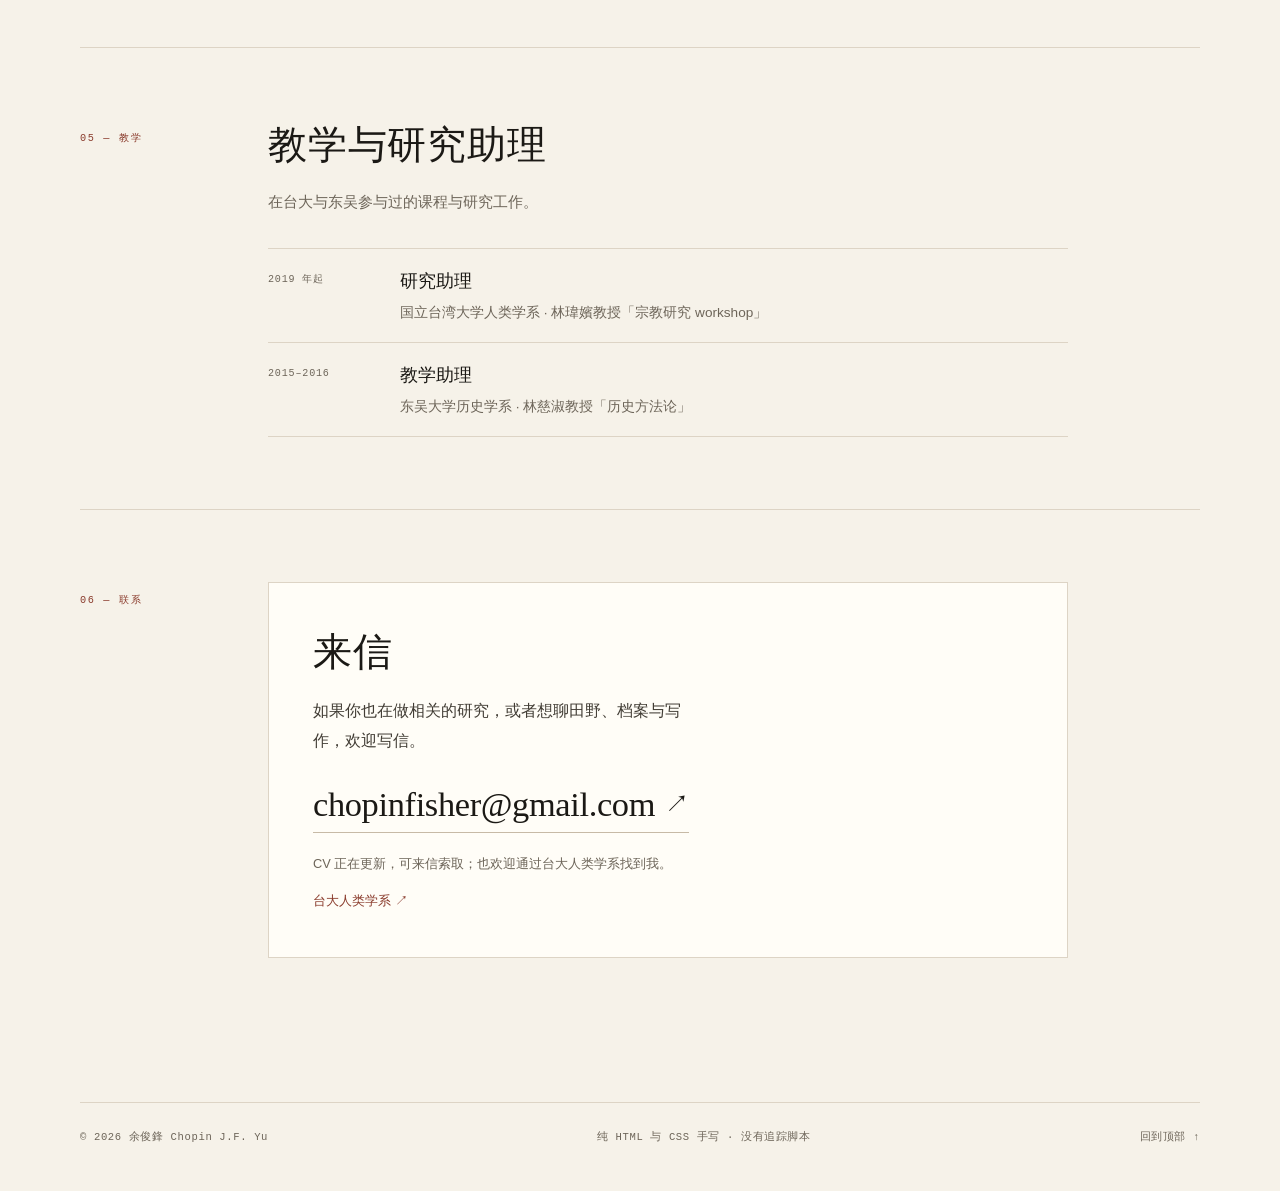
==== commit 6a56caa9: "Redesign project entry for The World I Have Walked" ====
--- a/index.html
+++ b/index.html
@@ -210,30 +210,31 @@
       <p class="section-label">03 — 项目</p>
       <div class="section-body">
         <h2 id="projects-title">数字项目</h2>
-        <p class="section-intro">把研究材料做成可以走进去的网页。</p>
-
-        <!-- TODO: 国保站部署后确认 URL；下面先按 guobao 仓库的地址预留 -->
+        <p class="section-intro">研究之外，我也把走过的地方做成可以点进去的档案。</p>
+
         <article class="project-card">
           <a class="project-figure" href="https://manongchopin.github.io/guobao/" target="_blank" rel="noopener">
-            <img src="assets/projects/guobao-shanghai.png" alt="《走遍全国》上海国保清单页面截图" width="1440" height="1150">
+            <img src="assets/projects/guobao-world.png" alt="《我走过的世界》首页截图：世界遗产、我的足迹、国保与禁止出境文物四个入口" width="1200" height="980">
           </a>
           <div class="project-body">
-            <p class="project-kicker">数字人文 · 独立项目</p>
+            <p class="project-kicker">数字人文 · 个人档案</p>
             <h3>
               <a href="https://manongchopin.github.io/guobao/" target="_blank" rel="noopener">
-                走遍全国 · 全国重点文物保护单位
+                我走过的世界
               </a>
             </h3>
+            <p class="project-sub">读万卷书，行万里路</p>
             <p class="project-desc">
-              以上海 40 处国保为起点，逐步整理浙江 11 市 90 县区与义乌 7 处；
-              按批次和辖区两条线浏览，配照片与走读笔记。
-            </p>
-            <ul class="project-meta" aria-label="项目信息">
-              <li>上海 · 浙江 · 义乌</li>
-              <li>2026</li>
-              <li>持续更新</li>
+              从中国的世界遗产，到走过的全球遗产、全国重点文物保护单位与禁止出境文物——
+              把书里的山河和脚底的城市，整理成可以一层层点进去的档案。
+            </p>
+            <ul class="project-stats" aria-label="项目数据">
+              <li><strong>61</strong><span>中国世界遗产</span></li>
+              <li><strong>96</strong><span>走过的遗产</span></li>
+              <li><strong>5058</strong><span>国保</span></li>
+              <li><strong>195</strong><span>禁止出境文物</span></li>
             </ul>
-            <a class="more-link" href="https://manongchopin.github.io/guobao/" target="_blank" rel="noopener">访问项目 ↗</a>
+            <a class="more-link" href="https://manongchopin.github.io/guobao/" target="_blank" rel="noopener">访问网站 ↗</a>
           </div>
         </article>
       </div>
--- a/style.css
+++ b/style.css
@@ -575,23 +575,18 @@
 
 .project-figure {
   position: relative;
-  display: block;
+  display: flex;
+  align-items: center;
+  justify-content: center;
   overflow: hidden;
   border-right: 1px solid var(--line);
-  background: var(--paper-soft);
+  background: var(--paper);
 }
 
 .project-figure img {
   width: 100%;
-  height: 100%;
-  aspect-ratio: 4 / 3;
-  object-fit: cover;
-  object-position: center 30%;
-  transition: transform 0.5s ease;
-}
-
-.project-figure:hover img {
-  transform: scale(1.015);
+  height: auto;
+  object-fit: contain;
 }
 
 .project-body {
@@ -625,6 +620,14 @@
   color: var(--accent);
 }
 
+.project-sub {
+  margin-top: 5px;
+  font-family: var(--serif);
+  font-style: italic;
+  font-size: 0.98rem;
+  color: var(--muted);
+}
+
 .project-desc {
   margin-top: 12px;
   font-family: var(--serif);
@@ -633,21 +636,35 @@
   color: var(--ink-soft);
 }
 
-.project-meta {
-  display: flex;
-  flex-wrap: wrap;
-  gap: 4px 10px;
-  margin-top: 18px;
-  font-family: var(--mono);
-  font-size: 0.6rem;
-  letter-spacing: 0.04em;
-  color: var(--muted);
-}
-
-.project-meta li + li::before {
-  content: "·";
-  margin-right: 8px;
-  color: var(--line-strong);
+.project-stats {
+  display: grid;
+  grid-template-columns: repeat(4, minmax(0, 1fr));
+  gap: 12px;
+  margin-top: 20px;
+  padding-top: 16px;
+  border-top: 1px solid var(--line);
+}
+
+.project-stats li {
+  display: flex;
+  flex-direction: column;
+  gap: 3px;
+}
+
+.project-stats strong {
+  font-family: var(--serif);
+  font-size: 1.3rem;
+  font-weight: 500;
+  line-height: 1.1;
+  color: var(--ink);
+}
+
+.project-stats span {
+  font-family: var(--mono);
+  font-size: 0.55rem;
+  letter-spacing: 0.02em;
+  line-height: 1.4;
+  color: var(--muted);
 }
 
 .project-body .more-link {
@@ -1085,10 +1102,6 @@
     border-right: 0;
     border-bottom: 1px solid var(--line);
   }
-
-  .project-figure img {
-    aspect-ratio: 16 / 10;
-  }
 }
 
 @media (max-width: 600px) {
@@ -1137,6 +1150,11 @@
 
   .hero-figure {
     width: 240px;
+  }
+
+  .project-stats {
+    grid-template-columns: repeat(2, minmax(0, 1fr));
+    gap: 14px 18px;
   }
 
   .pub {
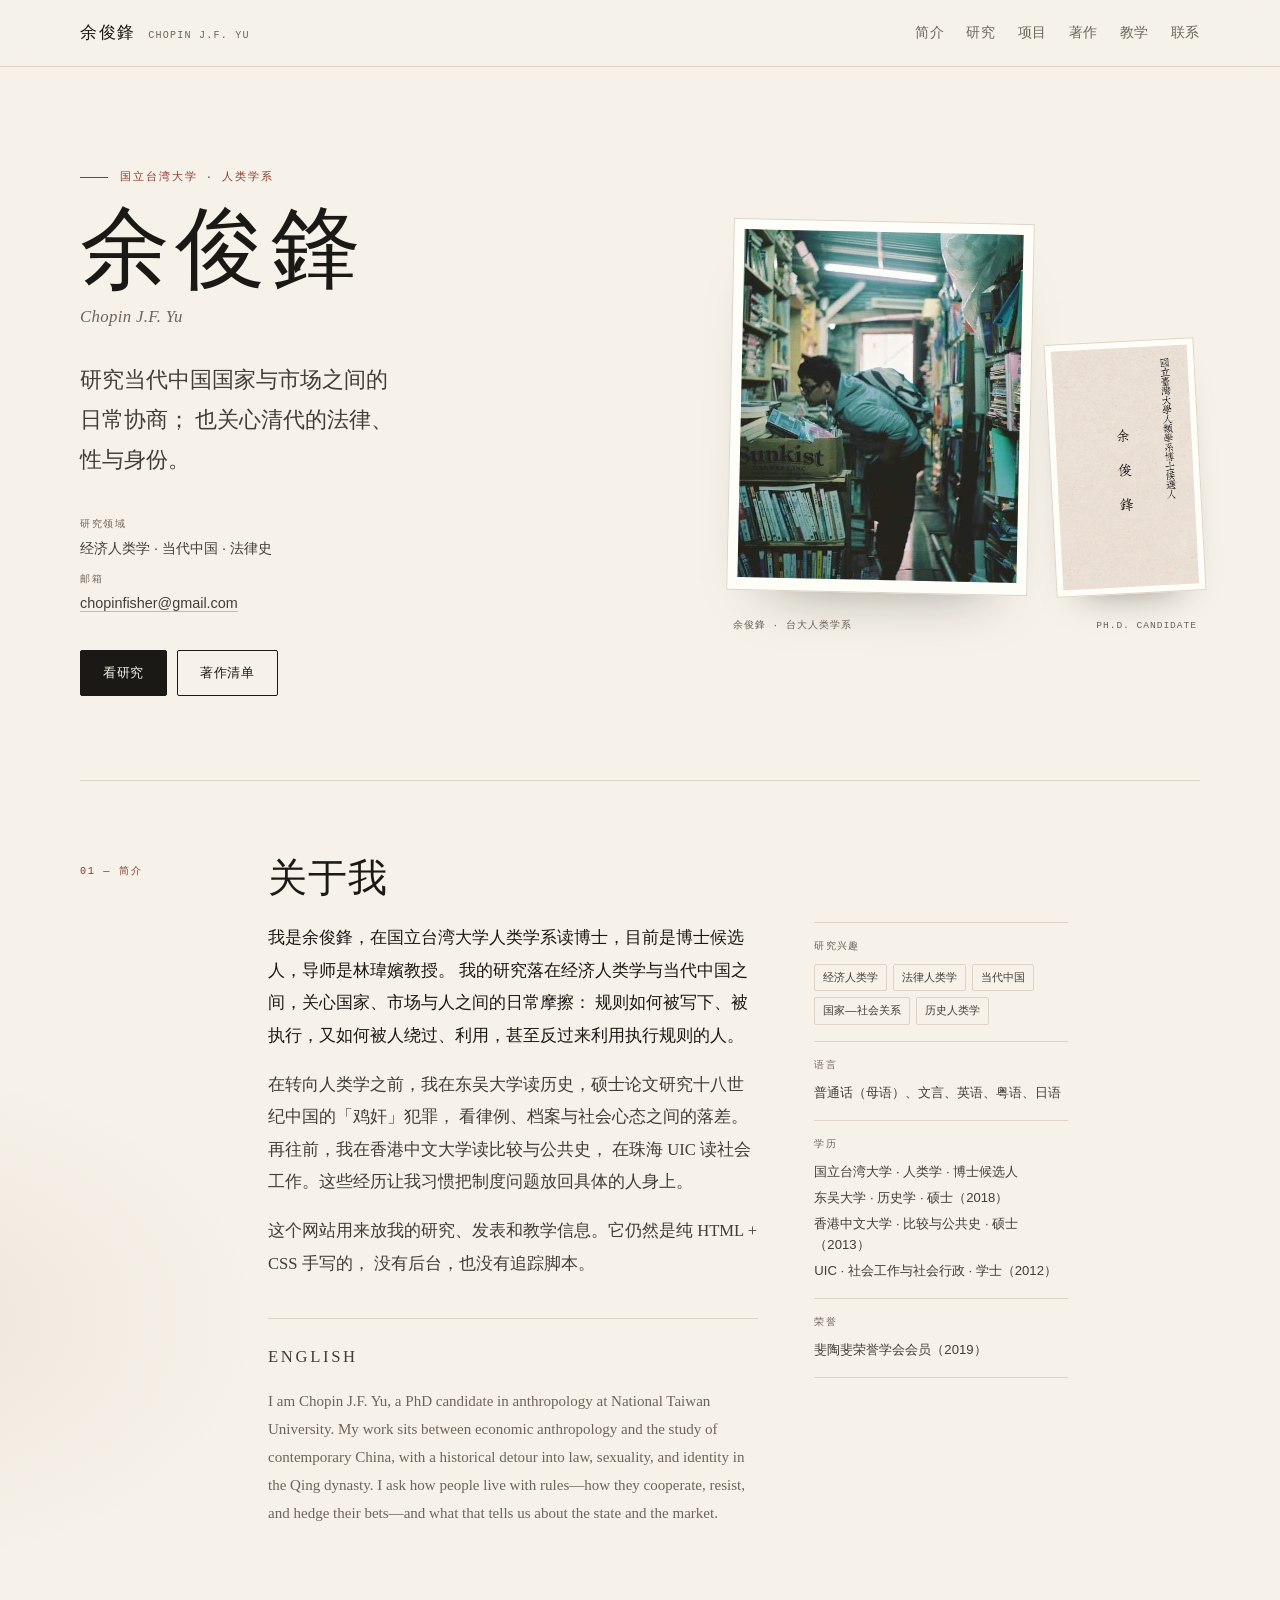
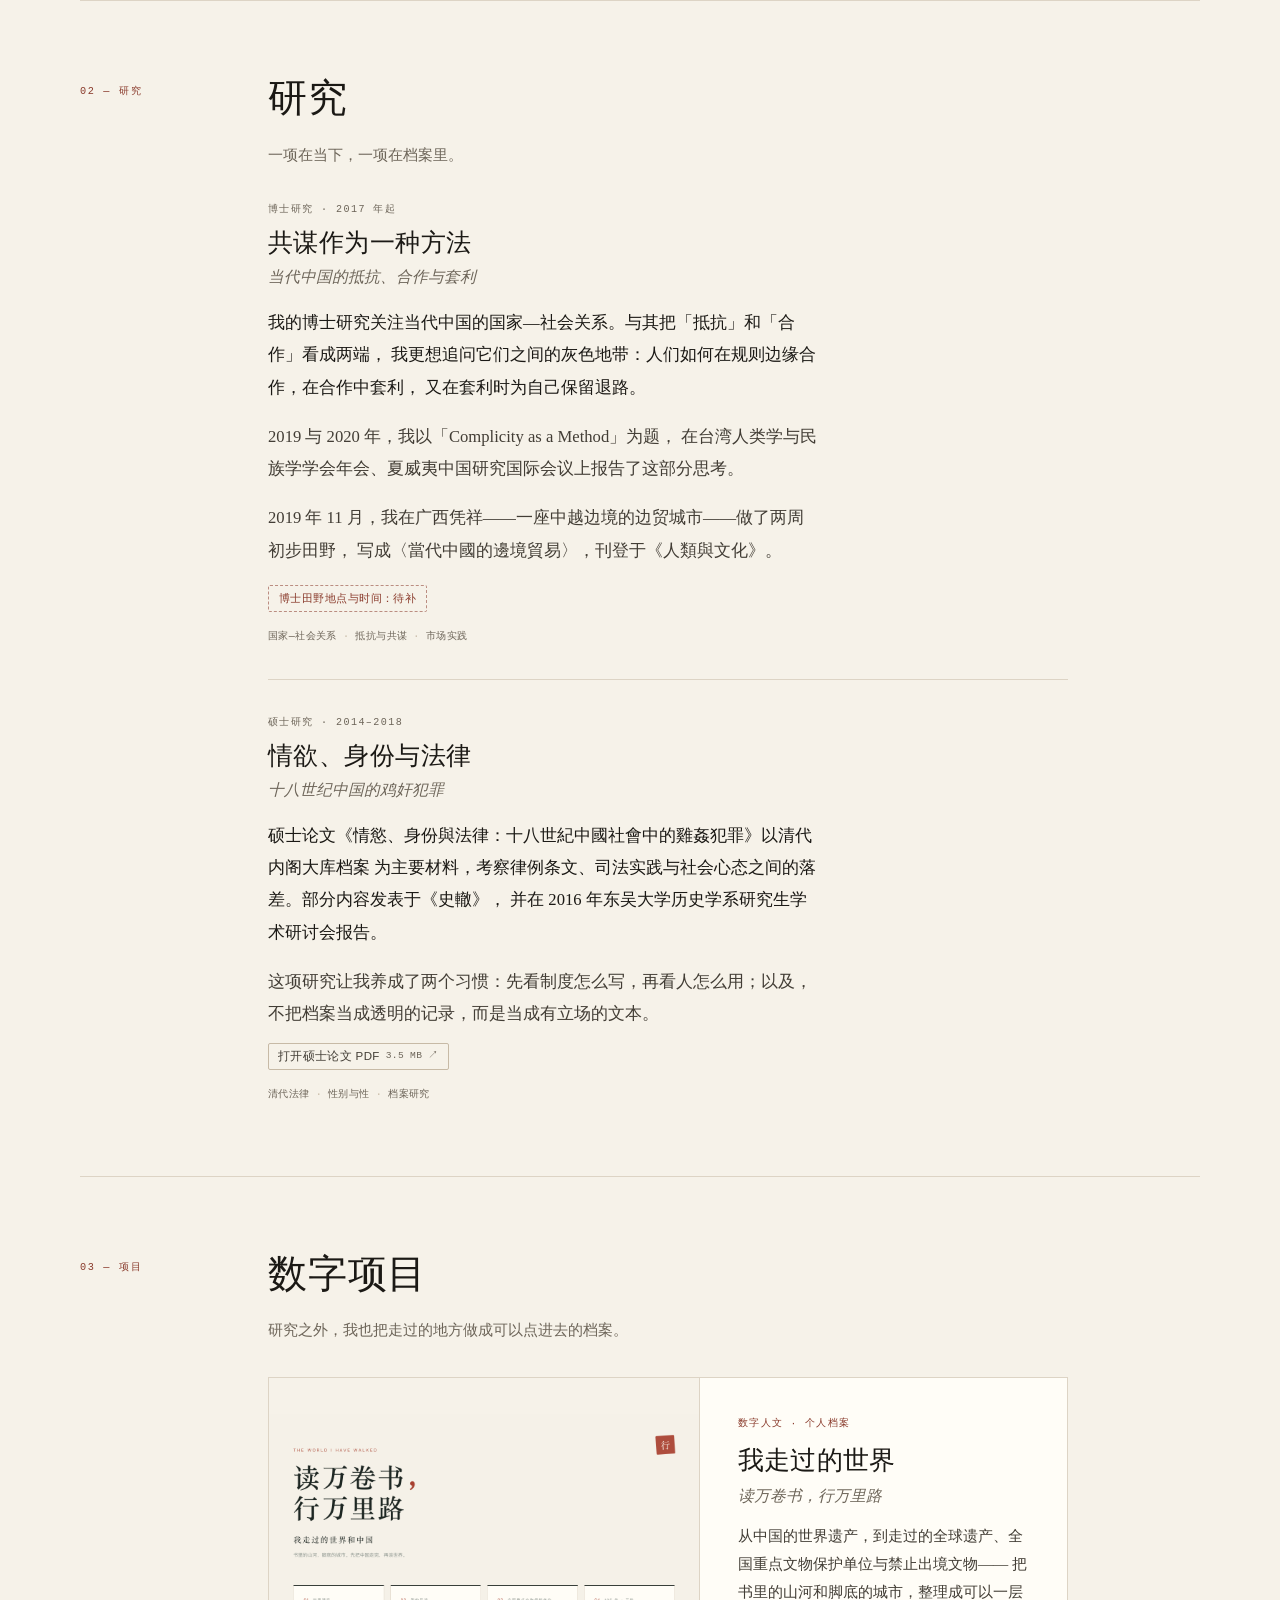
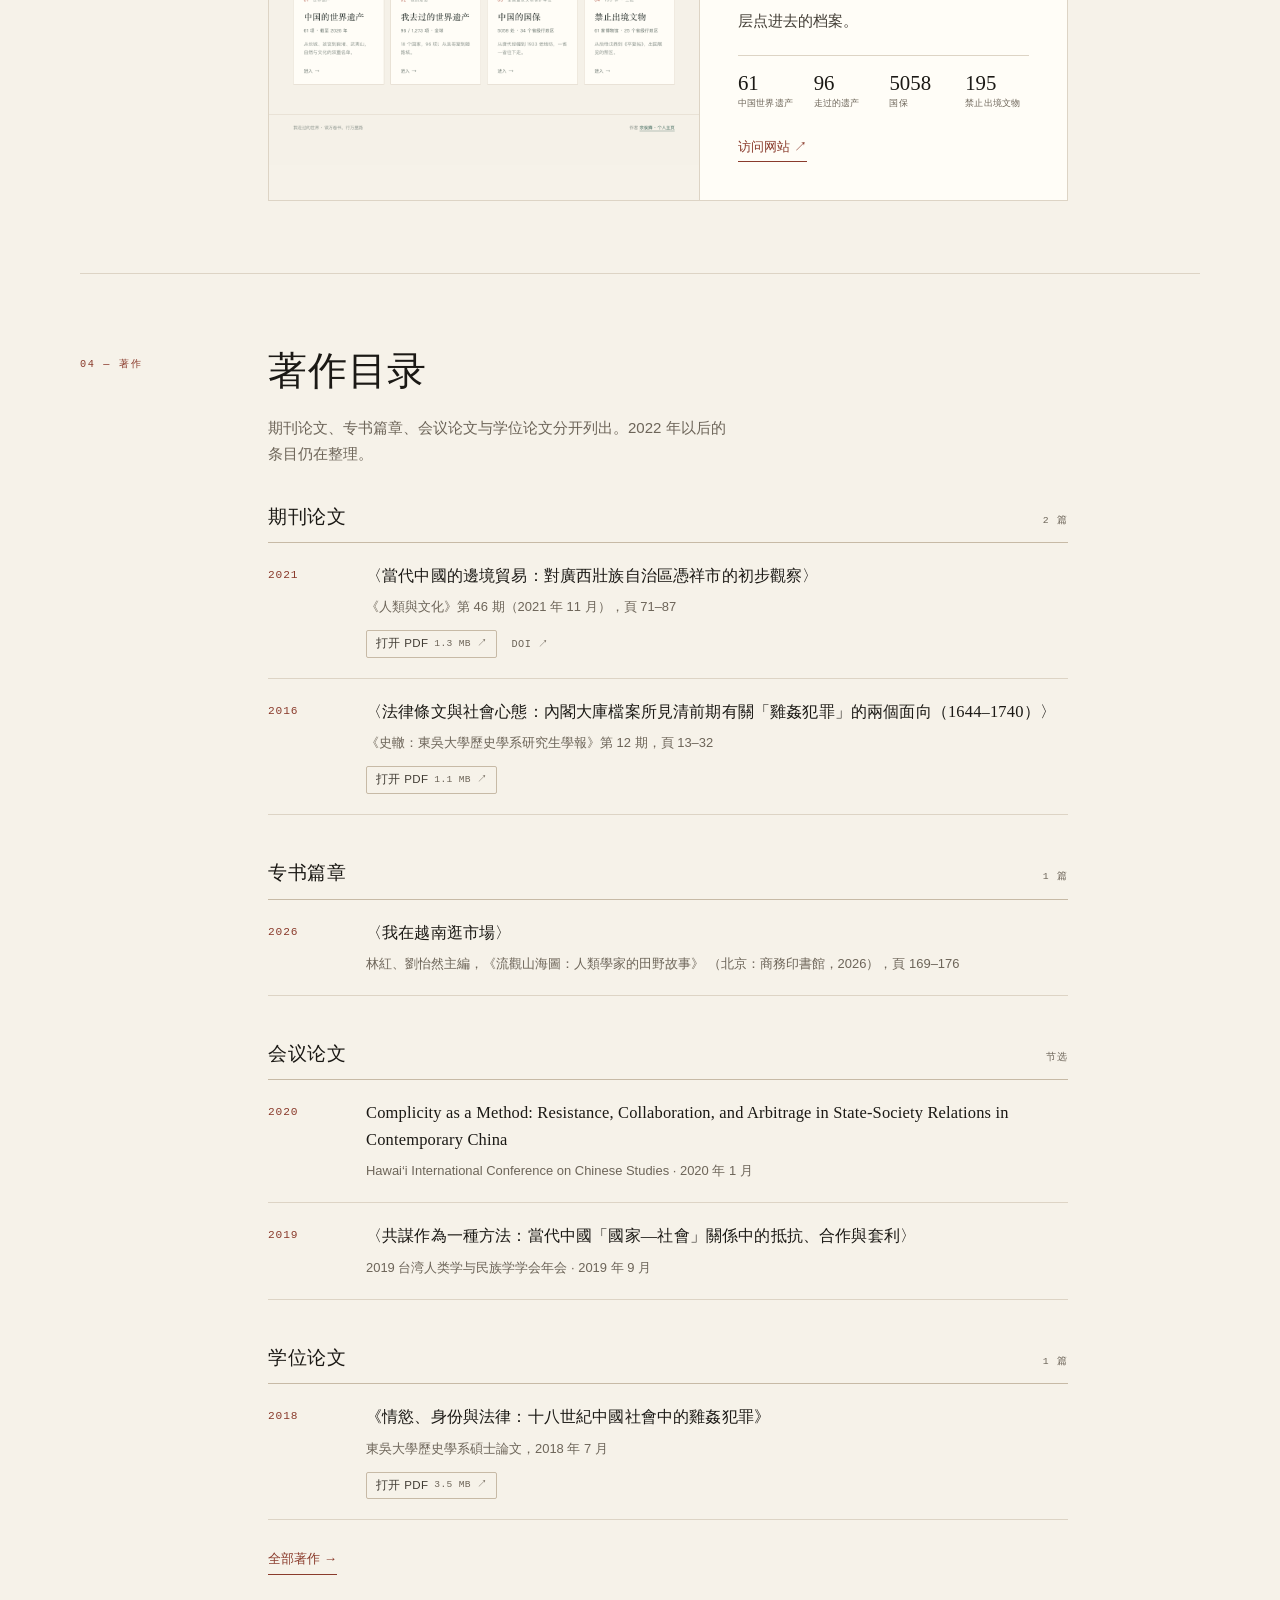
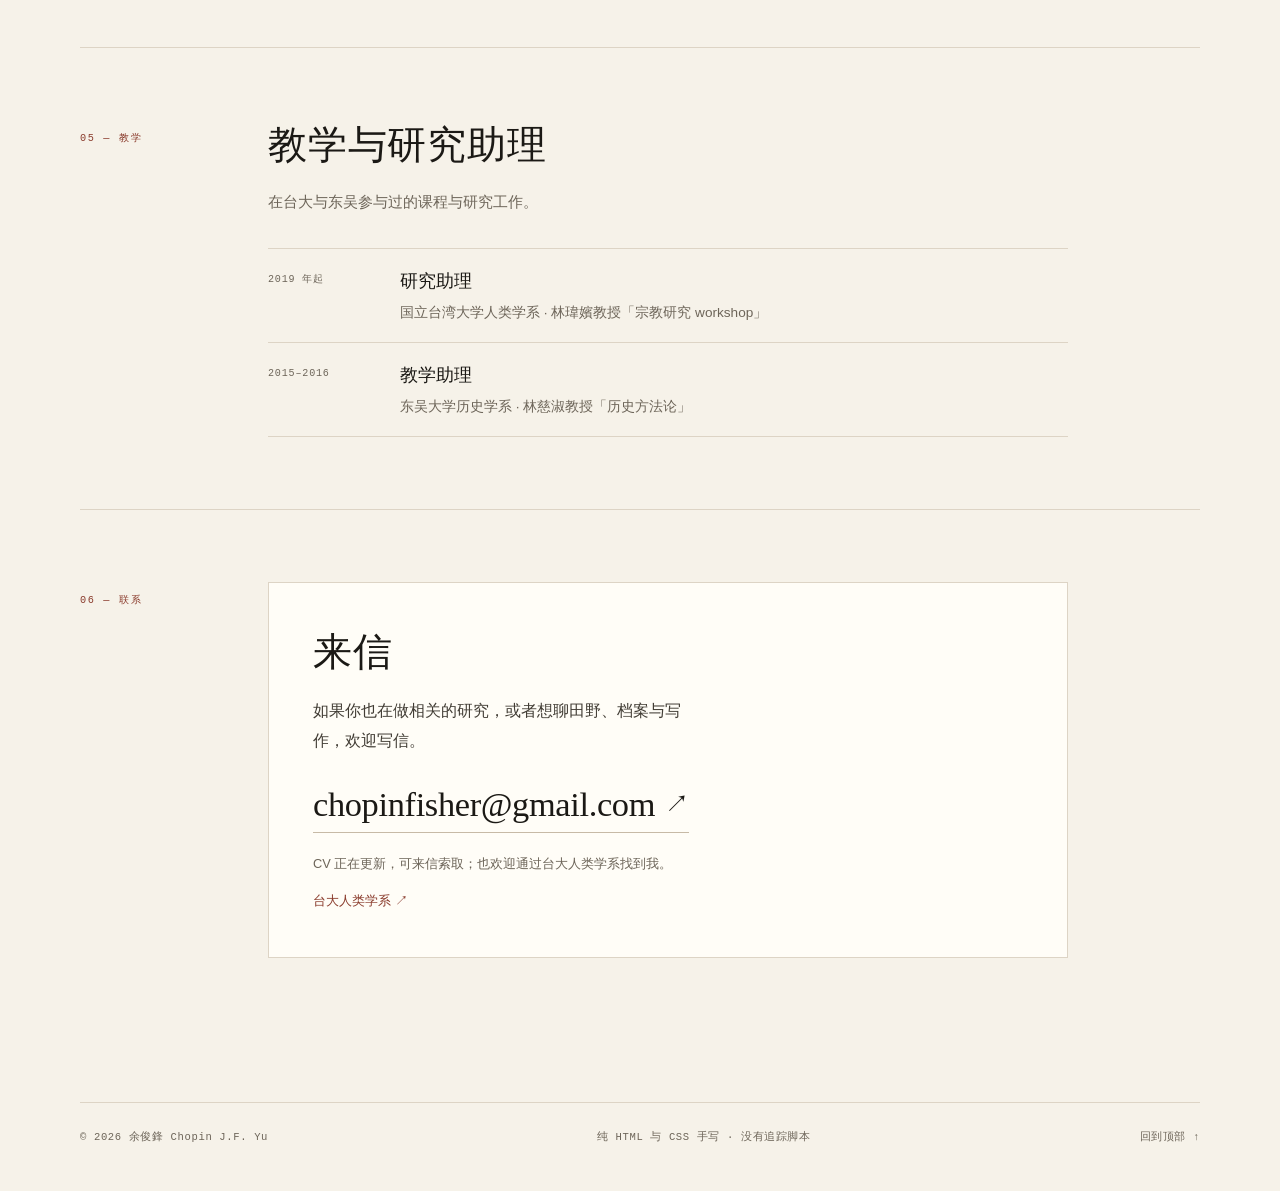
==== commit c5ee0d73: "Add business card to hero; confirm PhD candidate" ====
--- a/index.html
+++ b/index.html
@@ -67,8 +67,18 @@
       </div>
 
       <figure class="hero-figure">
-        <img src="assets/portrait.jpg" alt="余俊鋒在书店里看书的照片" width="600" height="600">
-        <figcaption>余俊鋒 · 台大人类学系</figcaption>
+        <div class="hero-stack">
+          <div class="hero-photo">
+            <img src="assets/portrait.jpg" alt="余俊鋒在书店里看书的照片" width="600" height="600">
+          </div>
+          <div class="hero-card">
+            <img src="assets/business-card.jpg" alt="名片：國立臺灣大學人類學系博士候選人 余俊鋒" width="514" height="900">
+          </div>
+        </div>
+        <figcaption>
+          <span>余俊鋒 · 台大人类学系</span>
+          <span>Ph.D. Candidate</span>
+        </figcaption>
       </figure>
     </section>
 
@@ -81,7 +91,7 @@
         <div class="about-grid">
           <div class="prose">
             <p>
-              我是余俊鋒，在国立台湾大学人类学系做博士研究，导师是林瑋嬪教授。
+              我是余俊鋒，在国立台湾大学人类学系读博士，目前是博士候选人，导师是林瑋嬪教授。
               我的研究落在经济人类学与当代中国之间，关心国家、市场与人之间的日常摩擦：
               规则如何被写下、被执行，又如何被人绕过、利用，甚至反过来利用执行规则的人。
             </p>
@@ -98,7 +108,7 @@
             <div class="en-block" lang="en">
               <p class="en-label">English</p>
               <p>
-                I am Chopin J.F. Yu, a doctoral researcher in anthropology at National Taiwan
+                I am Chopin J.F. Yu, a PhD candidate in anthropology at National Taiwan
                 University. My work sits between economic anthropology and the study of
                 contemporary China, with a historical detour into law, sexuality, and identity
                 in the Qing dynasty. I ask how people live with rules—how they cooperate,
@@ -125,7 +135,7 @@
             <div>
               <h3>学历</h3>
               <ul class="plain-list">
-                <li>国立台湾大学 · 人类学 · 博士研究</li>
+                <li>国立台湾大学 · 人类学 · 博士候选人</li>
                 <li>东吴大学 · 历史学 · 硕士（2018）</li>
                 <li>香港中文大学 · 比较与公共史 · 硕士（2013）</li>
                 <li>UIC · 社会工作与社会行政 · 学士（2012）</li>
--- a/style.css
+++ b/style.css
@@ -324,7 +324,18 @@
 
 .hero-figure {
   justify-self: end;
-  width: min(100%, 368px);
+  width: min(100%, 470px);
+  margin: 0;
+}
+
+.hero-stack {
+  display: flex;
+  align-items: flex-end;
+  gap: 4%;
+}
+
+.hero-photo {
+  width: 64%;
   padding: 10px 10px 12px;
   border: 1px solid var(--line);
   background: var(--surface);
@@ -332,7 +343,7 @@
   transform: rotate(1.2deg);
 }
 
-.hero-figure img {
+.hero-photo img {
   width: 100%;
   aspect-ratio: 4 / 5;
   object-fit: cover;
@@ -340,11 +351,25 @@
   background: var(--paper-soft);
 }
 
+.hero-card {
+  width: 32%;
+  padding: 6px;
+  border: 1px solid var(--line);
+  background: var(--surface);
+  box-shadow: 0 22px 38px -28px rgba(27, 25, 21, 0.55);
+  transform: rotate(-3deg);
+}
+
+.hero-card img {
+  width: 100%;
+  height: auto;
+}
+
 .hero-figure figcaption {
   display: flex;
   justify-content: space-between;
   gap: 12px;
-  margin-top: 12px;
+  margin-top: 24px;
   padding-inline: 3px;
   font-family: var(--mono);
   font-size: 0.6rem;
@@ -1076,7 +1101,7 @@
 
   .hero-figure {
     justify-self: start;
-    width: 280px;
+    width: 400px;
   }
 
   .about-grid {
@@ -1149,7 +1174,31 @@
   }
 
   .hero-figure {
-    width: 240px;
+    width: min(100%, 330px);
+  }
+
+  .hero-stack {
+    position: relative;
+    display: block;
+    padding-bottom: 8px;
+  }
+
+  .hero-photo {
+    width: 78%;
+    padding: 8px 8px 9px;
+  }
+
+  .hero-card {
+    position: absolute;
+    right: 0;
+    bottom: 0;
+    width: 42%;
+    padding: 5px;
+    transform: rotate(-4deg);
+  }
+
+  .hero-figure figcaption {
+    margin-top: 26px;
   }
 
   .project-stats {
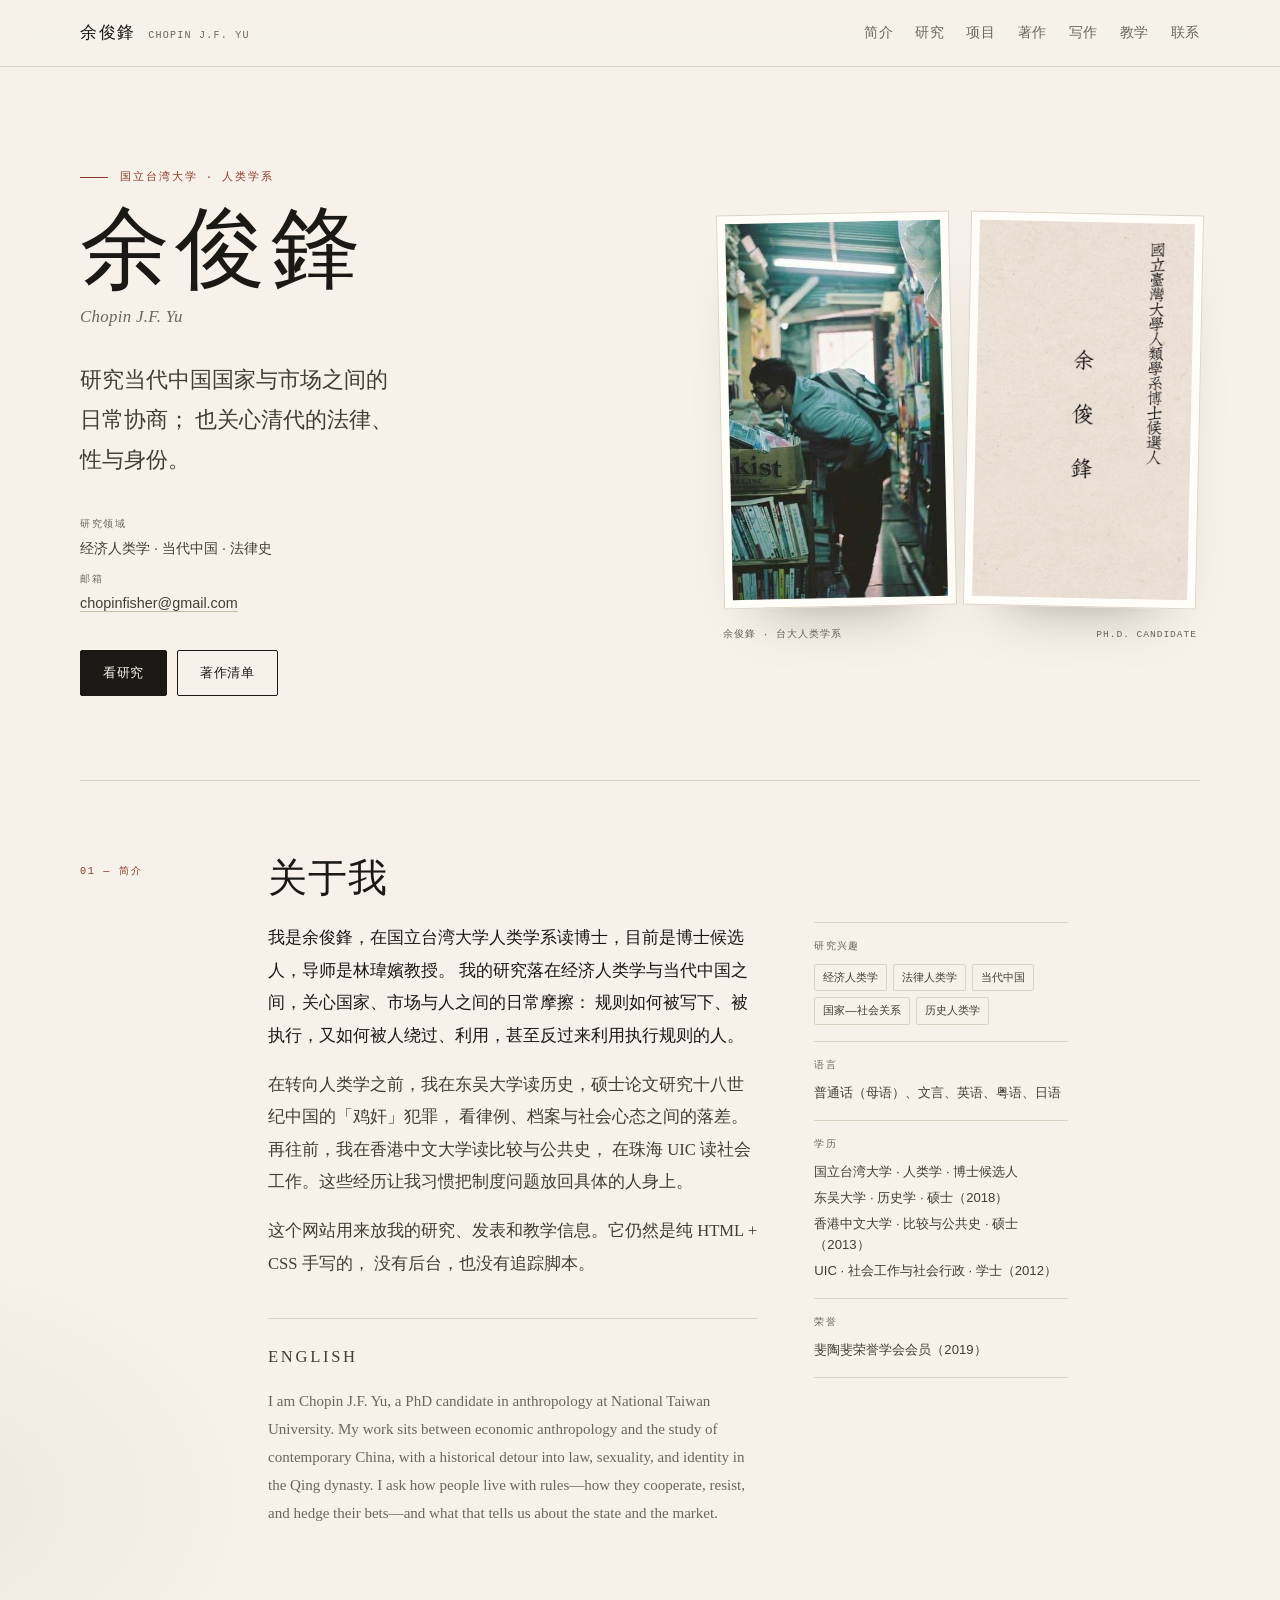
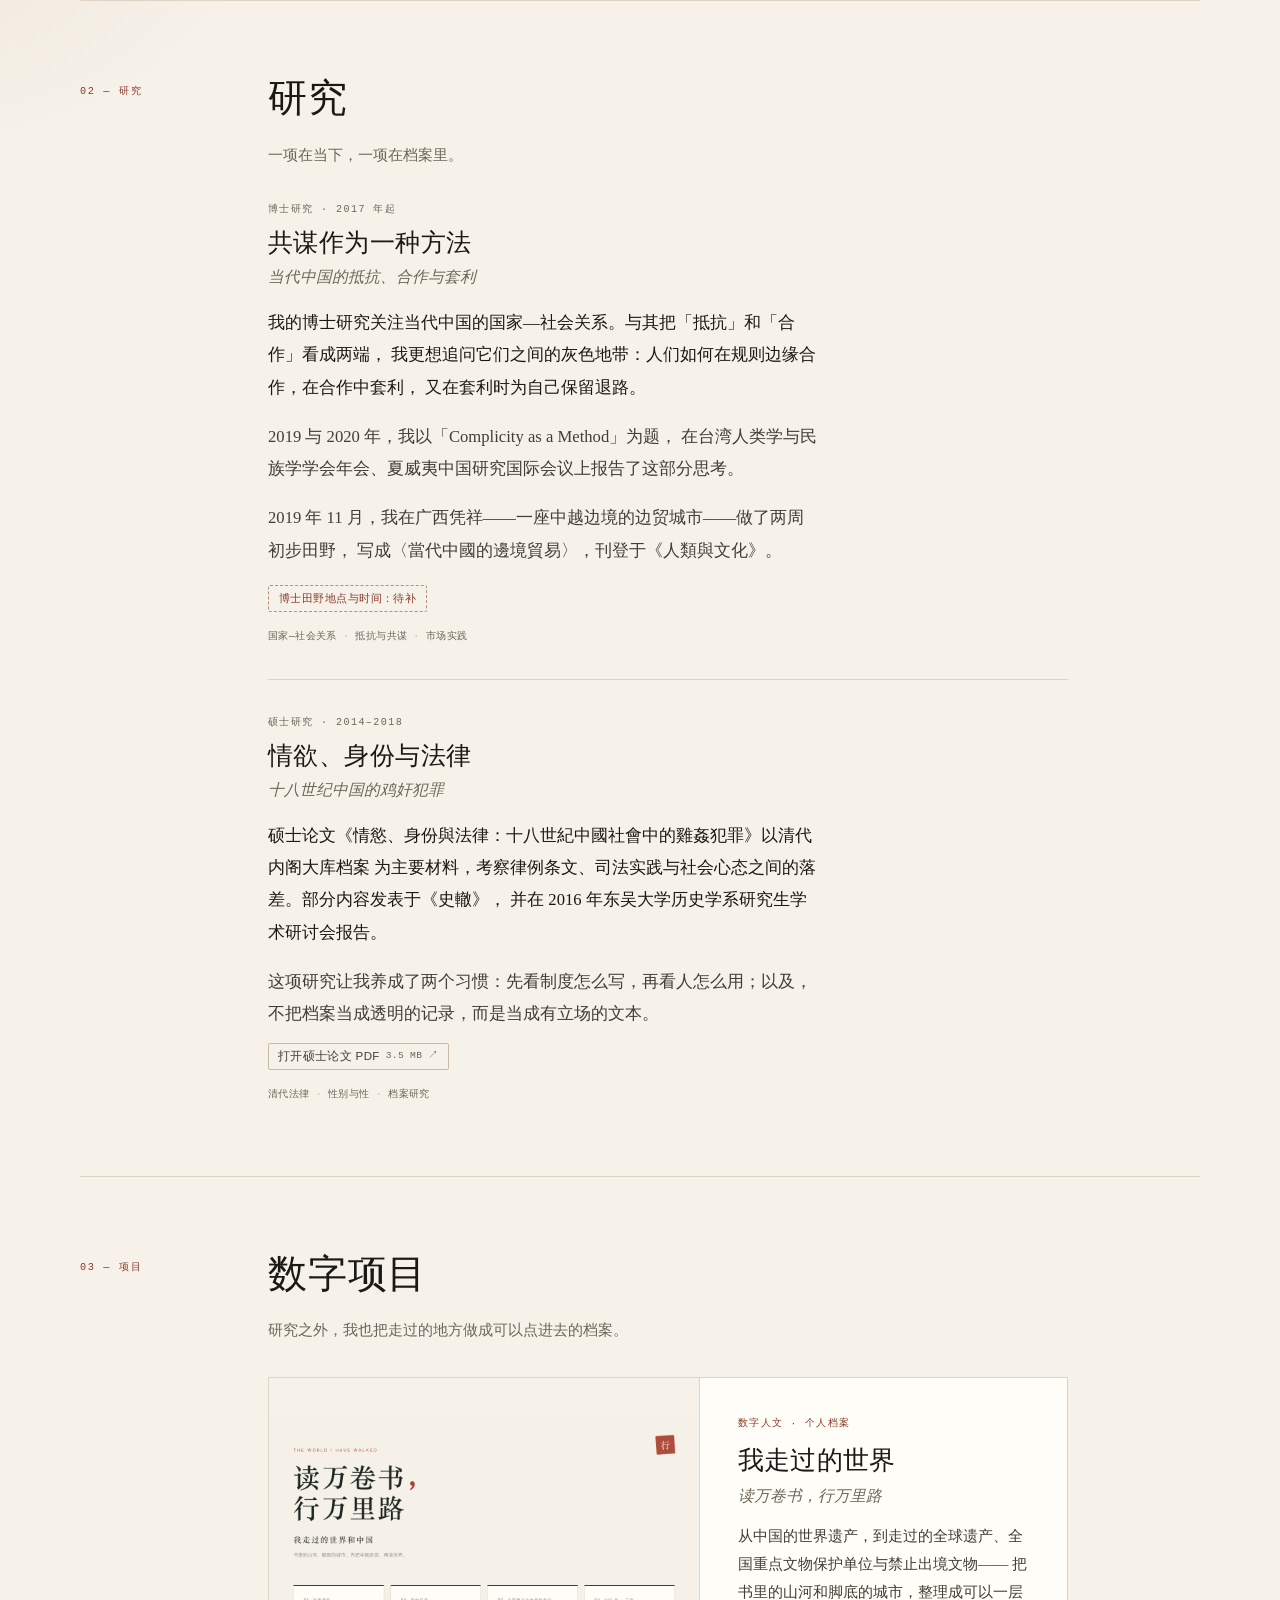
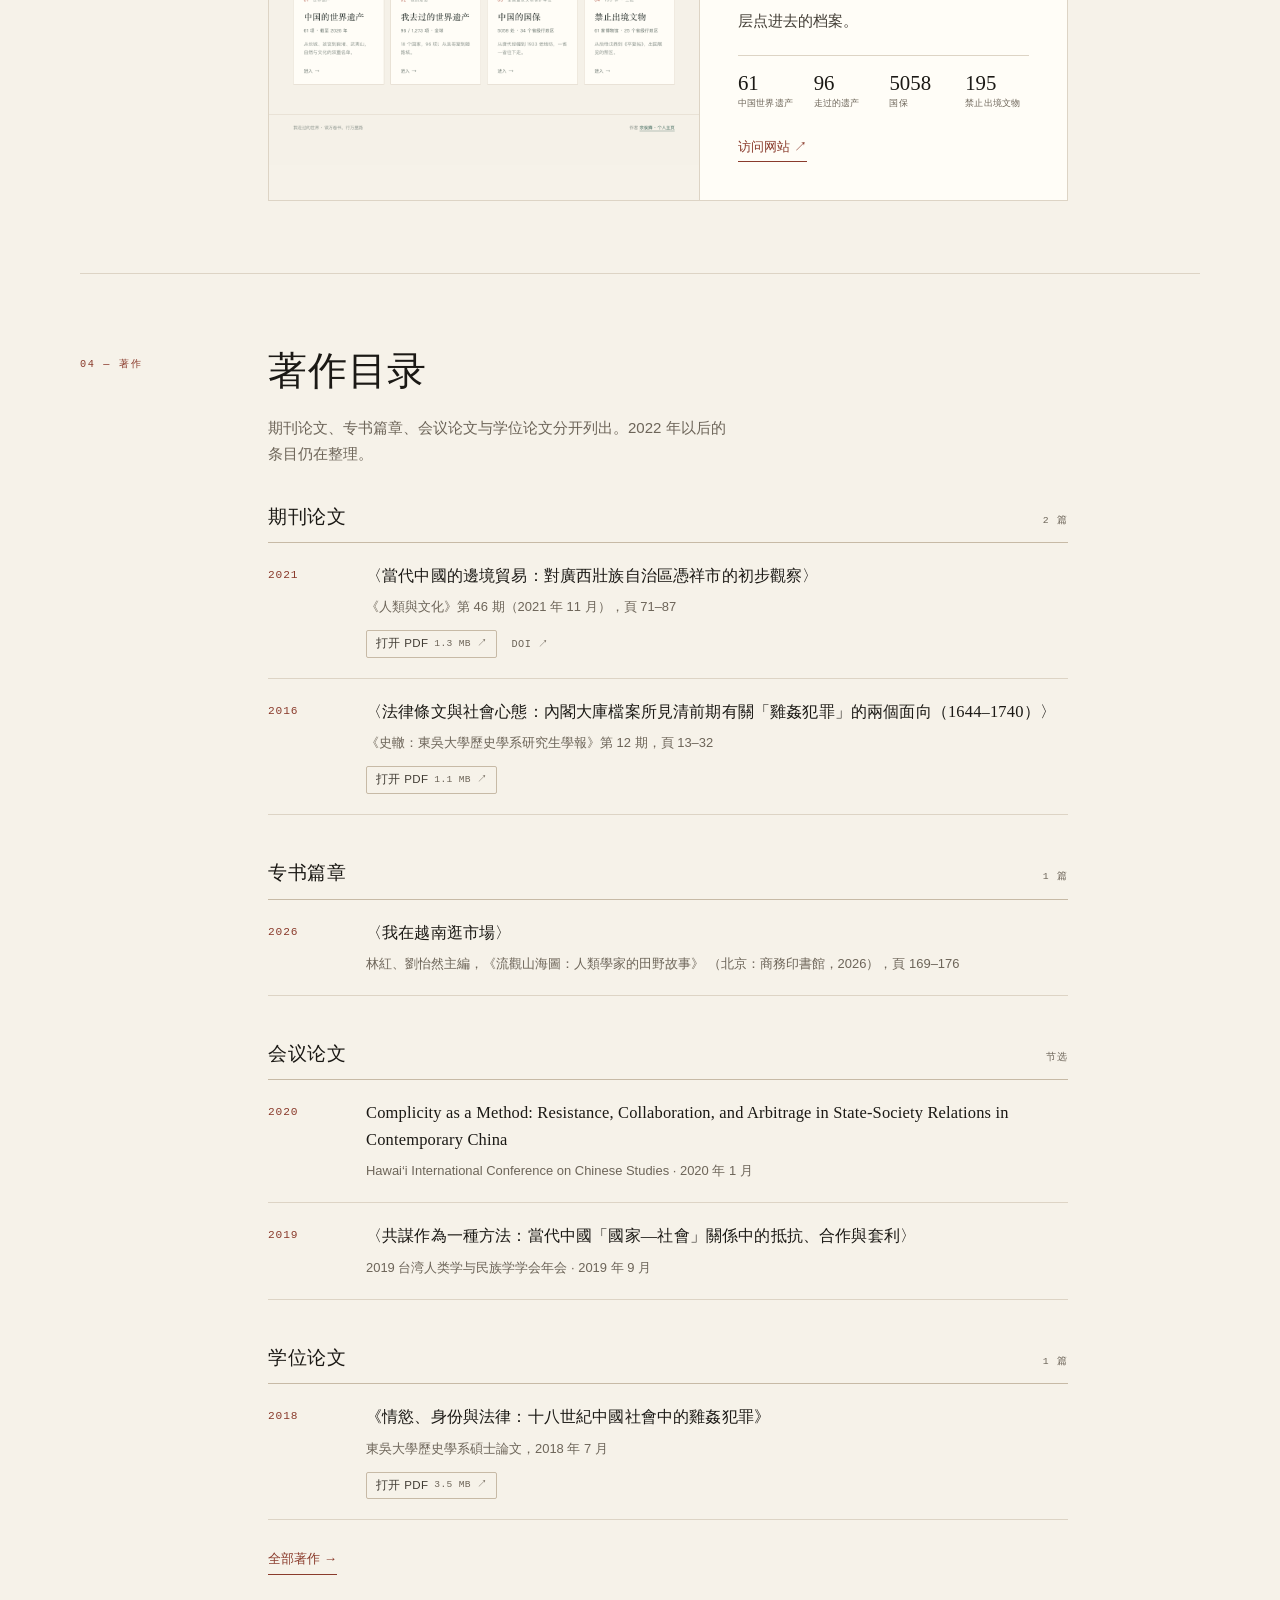
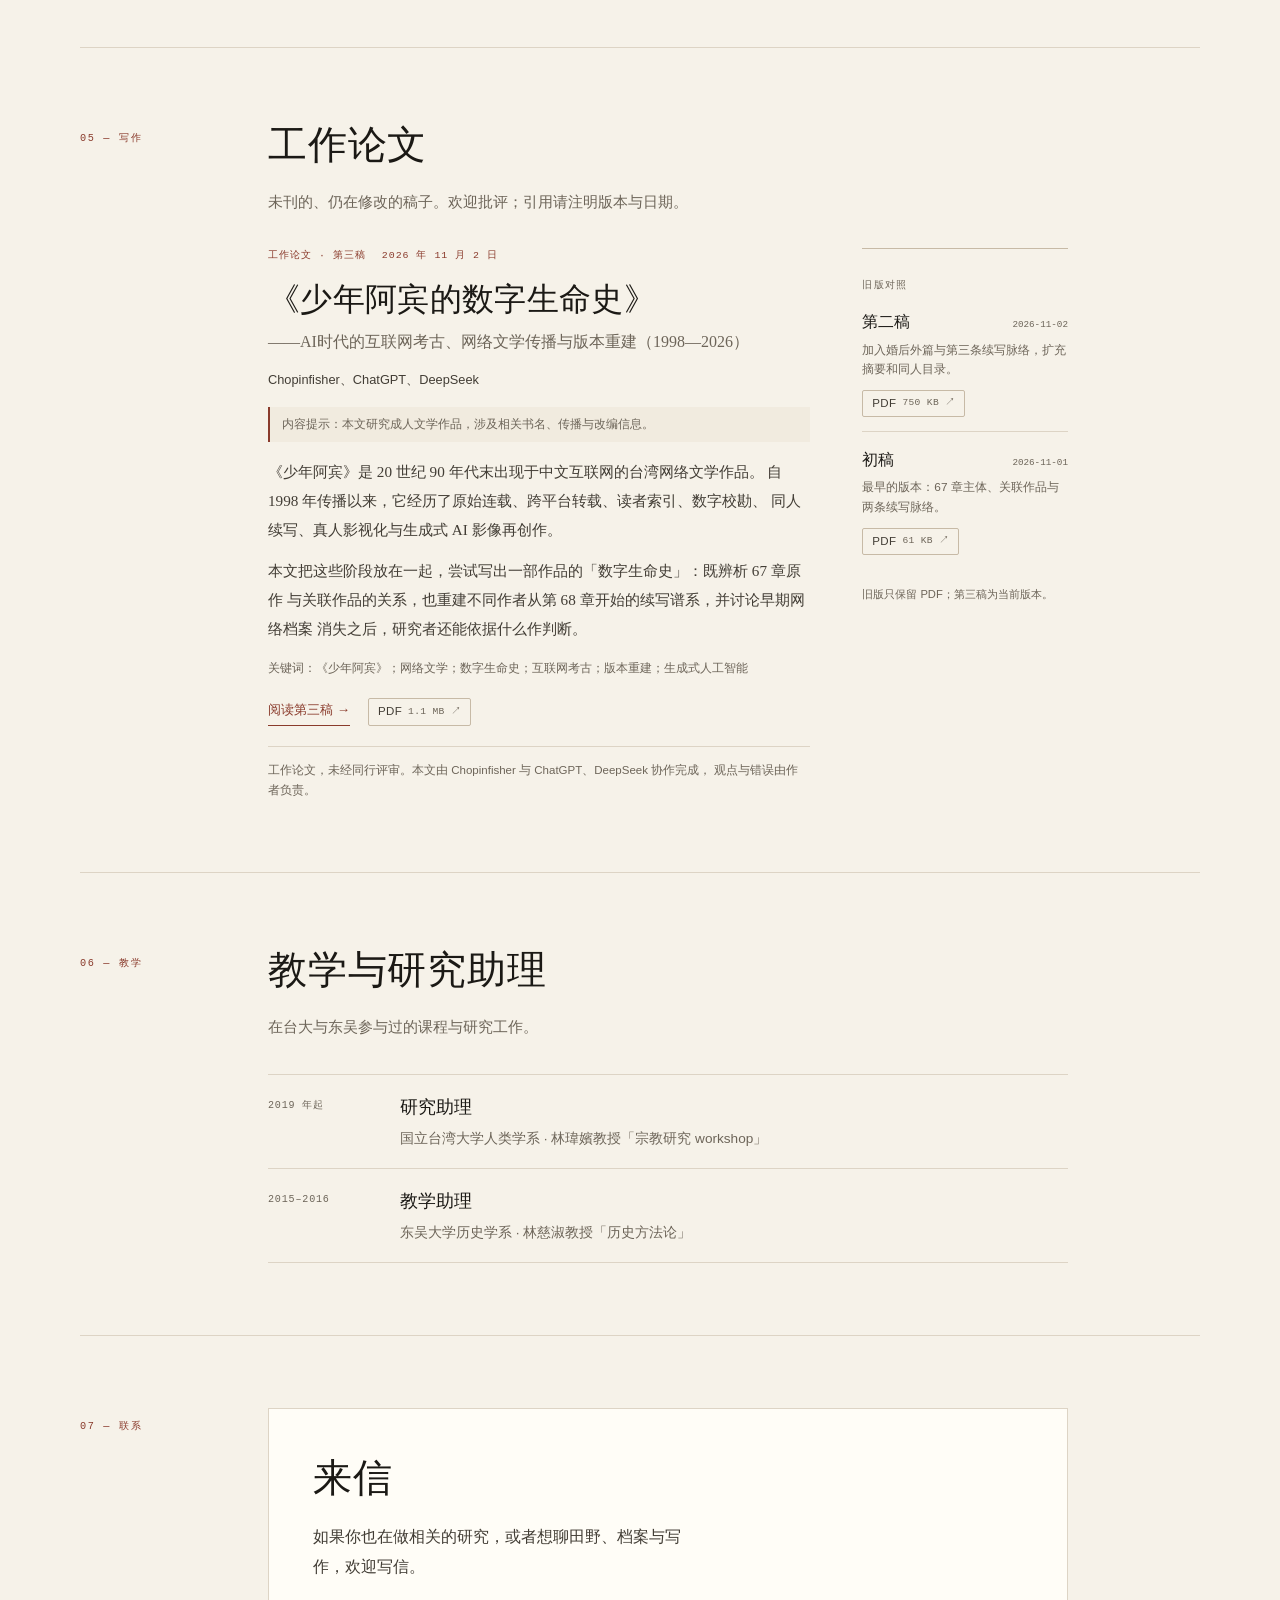
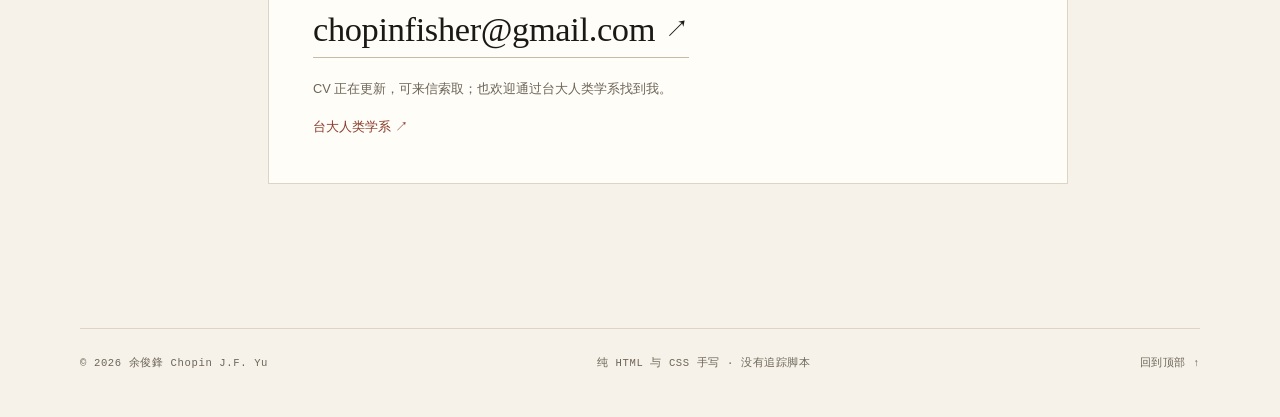
==== commit 0435d7c8: "Add working papers section with three manuscript drafts" ====
--- a/index.html
+++ b/index.html
@@ -30,6 +30,7 @@
           <li><a href="#research">研究</a></li>
           <li><a href="#projects">项目</a></li>
           <li><a href="publications.html">著作</a></li>
+          <li><a href="#writing">写作</a></li>
           <li><a href="#teaching">教学</a></li>
           <li><a href="#contact">联系</a></li>
         </ul>
@@ -349,9 +350,87 @@
       </div>
     </section>
 
+    <!-- ==================== 工作论文 ==================== -->
+    <section id="writing" class="section wrap" aria-labelledby="writing-title">
+      <p class="section-label">05 — 写作</p>
+      <div class="section-body">
+        <h2 id="writing-title">工作论文</h2>
+        <p class="section-intro">未刊的、仍在修改的稿子。欢迎批评；引用请注明版本与日期。</p>
+
+        <div class="wp-grid">
+          <article class="wp-feature">
+            <p class="wp-meta"><span>工作论文 · 第三稿</span><span>2026 年 11 月 2 日</span></p>
+            <h3>《少年阿宾的数字生命史》</h3>
+            <p class="wp-sub">——AI时代的互联网考古、网络文学传播与版本重建（1998—2026）</p>
+            <p class="wp-authors">Chopinfisher、ChatGPT、DeepSeek</p>
+            <p class="wp-warning">内容提示：本文研究成人文学作品，涉及相关书名、传播与改编信息。</p>
+
+            <div class="wp-abstract">
+              <p>
+                《少年阿宾》是 20 世纪 90 年代末出现于中文互联网的台湾网络文学作品。
+                自 1998 年传播以来，它经历了原始连载、跨平台转载、读者索引、数字校勘、
+                同人续写、真人影视化与生成式 AI 影像再创作。
+              </p>
+              <p>
+                本文把这些阶段放在一起，尝试写出一部作品的「数字生命史」：既辨析 67 章原作
+                与关联作品的关系，也重建不同作者从第 68 章开始的续写谱系，并讨论早期网络档案
+                消失之后，研究者还能依据什么作判断。
+              </p>
+            </div>
+
+            <p class="wp-keywords">
+              关键词：《少年阿宾》；网络文学；数字生命史；互联网考古；版本重建；生成式人工智能
+            </p>
+
+            <div class="wp-links">
+              <a class="more-link" href="papers/shaonian-digital-life.html">阅读第三稿 →</a>
+              <a class="pub-link" href="assets/papers/shaonian-abin-v3.pdf"
+                 target="_blank" rel="noopener" type="application/pdf">
+                PDF <span class="pub-size">1.1 MB ↗</span>
+              </a>
+            </div>
+
+            <p class="wp-note">
+              工作论文，未经同行评审。本文由 Chopinfisher 与 ChatGPT、DeepSeek 协作完成，
+              观点与错误由作者负责。
+            </p>
+          </article>
+
+          <aside class="wp-versions" aria-label="旧版本对照">
+            <h4>旧版对照</h4>
+            <ol>
+              <li>
+                <div class="wp-version-head">
+                  <a href="assets/papers/shaonian-abin-v2.pdf" target="_blank" rel="noopener">第二稿</a>
+                  <span>2026-11-02</span>
+                </div>
+                <p>加入婚后外篇与第三条续写脉络，扩充摘要和同人目录。</p>
+                <a class="pub-link" href="assets/papers/shaonian-abin-v2.pdf"
+                   target="_blank" rel="noopener" type="application/pdf">
+                  PDF <span class="pub-size">750 KB ↗</span>
+                </a>
+              </li>
+              <li>
+                <div class="wp-version-head">
+                  <a href="assets/papers/shaonian-abin-v1.pdf" target="_blank" rel="noopener">初稿</a>
+                  <span>2026-11-01</span>
+                </div>
+                <p>最早的版本：67 章主体、关联作品与两条续写脉络。</p>
+                <a class="pub-link" href="assets/papers/shaonian-abin-v1.pdf"
+                   target="_blank" rel="noopener" type="application/pdf">
+                  PDF <span class="pub-size">61 KB ↗</span>
+                </a>
+              </li>
+            </ol>
+            <p class="wp-versions-note">旧版只保留 PDF；第三稿为当前版本。</p>
+          </aside>
+        </div>
+      </div>
+    </section>
+
     <!-- ==================== 教学 ==================== -->
     <section id="teaching" class="section wrap" aria-labelledby="teaching-title">
-      <p class="section-label">05 — 教学</p>
+      <p class="section-label">06 — 教学</p>
       <div class="section-body">
         <h2 id="teaching-title">教学与研究助理</h2>
         <p class="section-intro">在台大与东吴参与过的课程与研究工作。</p>
@@ -377,7 +456,7 @@
 
     <!-- ==================== 联系 ==================== -->
     <section id="contact" class="section wrap" aria-labelledby="contact-title">
-      <p class="section-label">06 — 联系</p>
+      <p class="section-label">07 — 联系</p>
       <div class="section-body">
         <div class="contact-block">
           <h2 id="contact-title">来信</h2>
--- a/style.css
+++ b/style.css
@@ -324,52 +324,58 @@
 
 .hero-figure {
   justify-self: end;
-  width: min(100%, 470px);
+  width: min(100%, 480px);
   margin: 0;
 }
 
 .hero-stack {
-  display: flex;
-  align-items: flex-end;
-  gap: 4%;
-}
-
-.hero-photo {
-  width: 64%;
-  padding: 10px 10px 12px;
+  display: grid;
+  grid-template-columns: 1fr 1fr;
+  align-items: start;
+  gap: 14px;
+}
+
+.hero-photo,
+.hero-card {
+  width: 100%;
+  padding: 8px;
   border: 1px solid var(--line);
   background: var(--surface);
   box-shadow: var(--shadow);
+}
+
+.hero-photo {
+  transform: rotate(-1.2deg);
+}
+
+.hero-card {
   transform: rotate(1.2deg);
 }
 
+.hero-photo img,
+.hero-card img {
+  display: block;
+  width: 100%;
+  aspect-ratio: 4 / 7;
+  object-fit: cover;
+}
+
 .hero-photo img {
-  width: 100%;
-  aspect-ratio: 4 / 5;
-  object-fit: cover;
   object-position: 45% center;
   background: var(--paper-soft);
 }
 
-.hero-card {
-  width: 32%;
-  padding: 6px;
-  border: 1px solid var(--line);
-  background: var(--surface);
-  box-shadow: 0 22px 38px -28px rgba(27, 25, 21, 0.55);
-  transform: rotate(-3deg);
-}
-
 .hero-card img {
-  width: 100%;
-  height: auto;
+  object-fit: contain;
+  object-position: center center;
+  background: var(--paper);
 }
 
 .hero-figure figcaption {
   display: flex;
   justify-content: space-between;
   gap: 12px;
-  margin-top: 24px;
+  margin-top: 20px;
   padding-inline: 3px;
   font-family: var(--mono);
   font-size: 0.6rem;
@@ -886,6 +892,173 @@
   color: var(--muted);
 }
 
+/* ---------- 工作论文 ---------- */
+.wp-grid {
+  display: grid;
+  grid-template-columns: minmax(0, 1.45fr) minmax(0, 0.55fr);
+  align-items: start;
+  gap: clamp(28px, 5vw, 52px);
+}
+
+.wp-meta {
+  display: flex;
+  flex-wrap: wrap;
+  gap: 6px 16px;
+  font-family: var(--mono);
+  font-size: 0.62rem;
+  letter-spacing: 0.1em;
+  text-transform: uppercase;
+  color: var(--accent);
+}
+
+.wp-feature h3 {
+  margin-top: 12px;
+  font-family: var(--serif);
+  font-size: clamp(1.5rem, 2.7vw, 2rem);
+  font-weight: 500;
+  line-height: 1.4;
+  letter-spacing: 0.01em;
+}
+
+.wp-sub {
+  margin-top: 6px;
+  font-family: var(--serif);
+  font-size: 1rem;
+  line-height: 1.7;
+  color: var(--muted);
+}
+
+.wp-authors {
+  margin-top: 14px;
+  font-size: 0.8rem;
+  color: var(--ink-soft);
+}
+
+.wp-warning {
+  margin-top: 16px;
+  padding: 8px 12px;
+  border-left: 2px solid var(--accent);
+  background: color-mix(in srgb, var(--paper-soft) 70%, transparent);
+  font-size: 0.72rem;
+  line-height: 1.7;
+  color: var(--muted);
+}
+
+.wp-abstract {
+  margin-top: 16px;
+  font-family: var(--serif);
+  font-size: 0.95rem;
+  line-height: 1.9;
+  color: var(--ink-soft);
+}
+
+.wp-abstract p + p {
+  margin-top: 0.8em;
+}
+
+.wp-keywords {
+  margin-top: 14px;
+  font-size: 0.76rem;
+  line-height: 1.7;
+  color: var(--muted);
+}
+
+.wp-links {
+  display: flex;
+  flex-wrap: wrap;
+  align-items: center;
+  gap: 12px 18px;
+  margin-top: 20px;
+}
+
+.wp-links .more-link {
+  margin-top: 0;
+}
+
+.wp-note {
+  margin-top: 20px;
+  padding-top: 14px;
+  border-top: 1px solid var(--line);
+  font-size: 0.72rem;
+  line-height: 1.7;
+  color: var(--muted);
+}
+
+.wp-note + .wp-note {
+  margin-top: 6px;
+  padding-top: 0;
+  border-top: 0;
+}
+
+.wp-versions {
+  padding-top: 16px;
+  border-top: 1px solid var(--line-strong);
+}
+
+.wp-versions h4 {
+  font-family: var(--mono);
+  font-size: 0.62rem;
+  font-weight: 500;
+  letter-spacing: 0.14em;
+  text-transform: uppercase;
+  color: var(--muted);
+}
+
+.wp-versions ol {
+  margin-top: 10px;
+}
+
+.wp-versions li {
+  padding: 14px 0;
+  border-top: 1px solid var(--line);
+}
+
+.wp-versions li:first-child {
+  padding-top: 0;
+  border-top: 0;
+}
+
+.wp-version-head {
+  display: flex;
+  align-items: baseline;
+  justify-content: space-between;
+  gap: 10px;
+}
+
+.wp-version-head a {
+  font-family: var(--serif);
+  font-size: 1rem;
+  text-decoration: none;
+}
+
+.wp-version-head a:hover {
+  color: var(--accent);
+}
+
+.wp-version-head span {
+  font-family: var(--mono);
+  font-size: 0.58rem;
+  color: var(--muted);
+}
+
+.wp-versions li p {
+  margin-top: 5px;
+  font-size: 0.74rem;
+  line-height: 1.65;
+  color: var(--muted);
+}
+
+.wp-versions .pub-link {
+  margin-top: 10px;
+}
+
+.wp-versions-note {
+  margin-top: 16px;
+  font-size: 0.7rem;
+  line-height: 1.7;
+  color: var(--muted);
+}
+
 /* ---------- 教学 ---------- */
 .timeline li {
   display: grid;
@@ -1101,10 +1274,15 @@
 
   .hero-figure {
     justify-self: start;
-    width: 400px;
+    width: 420px;
   }
 
   .about-grid {
+    grid-template-columns: minmax(0, 1fr);
+    gap: 36px;
+  }
+
+  .wp-grid {
     grid-template-columns: minmax(0, 1fr);
     gap: 36px;
   }
@@ -1150,7 +1328,7 @@
   }
 
   .site-nav ul {
-    gap: 2px 18px;
+    gap: 2px 14px;
   }
 
   .site-nav a {
@@ -1174,31 +1352,28 @@
   }
 
   .hero-figure {
-    width: min(100%, 330px);
+    width: 100%;
   }
 
   .hero-stack {
-    position: relative;
-    display: block;
-    padding-bottom: 8px;
+    gap: 10px;
+  }
+
+  .hero-photo,
+  .hero-card {
+    padding: 6px;
   }
 
   .hero-photo {
-    width: 78%;
-    padding: 8px 8px 9px;
+    transform: rotate(-1deg);
   }
 
   .hero-card {
-    position: absolute;
-    right: 0;
-    bottom: 0;
-    width: 42%;
-    padding: 5px;
-    transform: rotate(-4deg);
+    transform: rotate(1deg);
   }
 
   .hero-figure figcaption {
-    margin-top: 26px;
+    margin-top: 18px;
   }
 
   .project-stats {
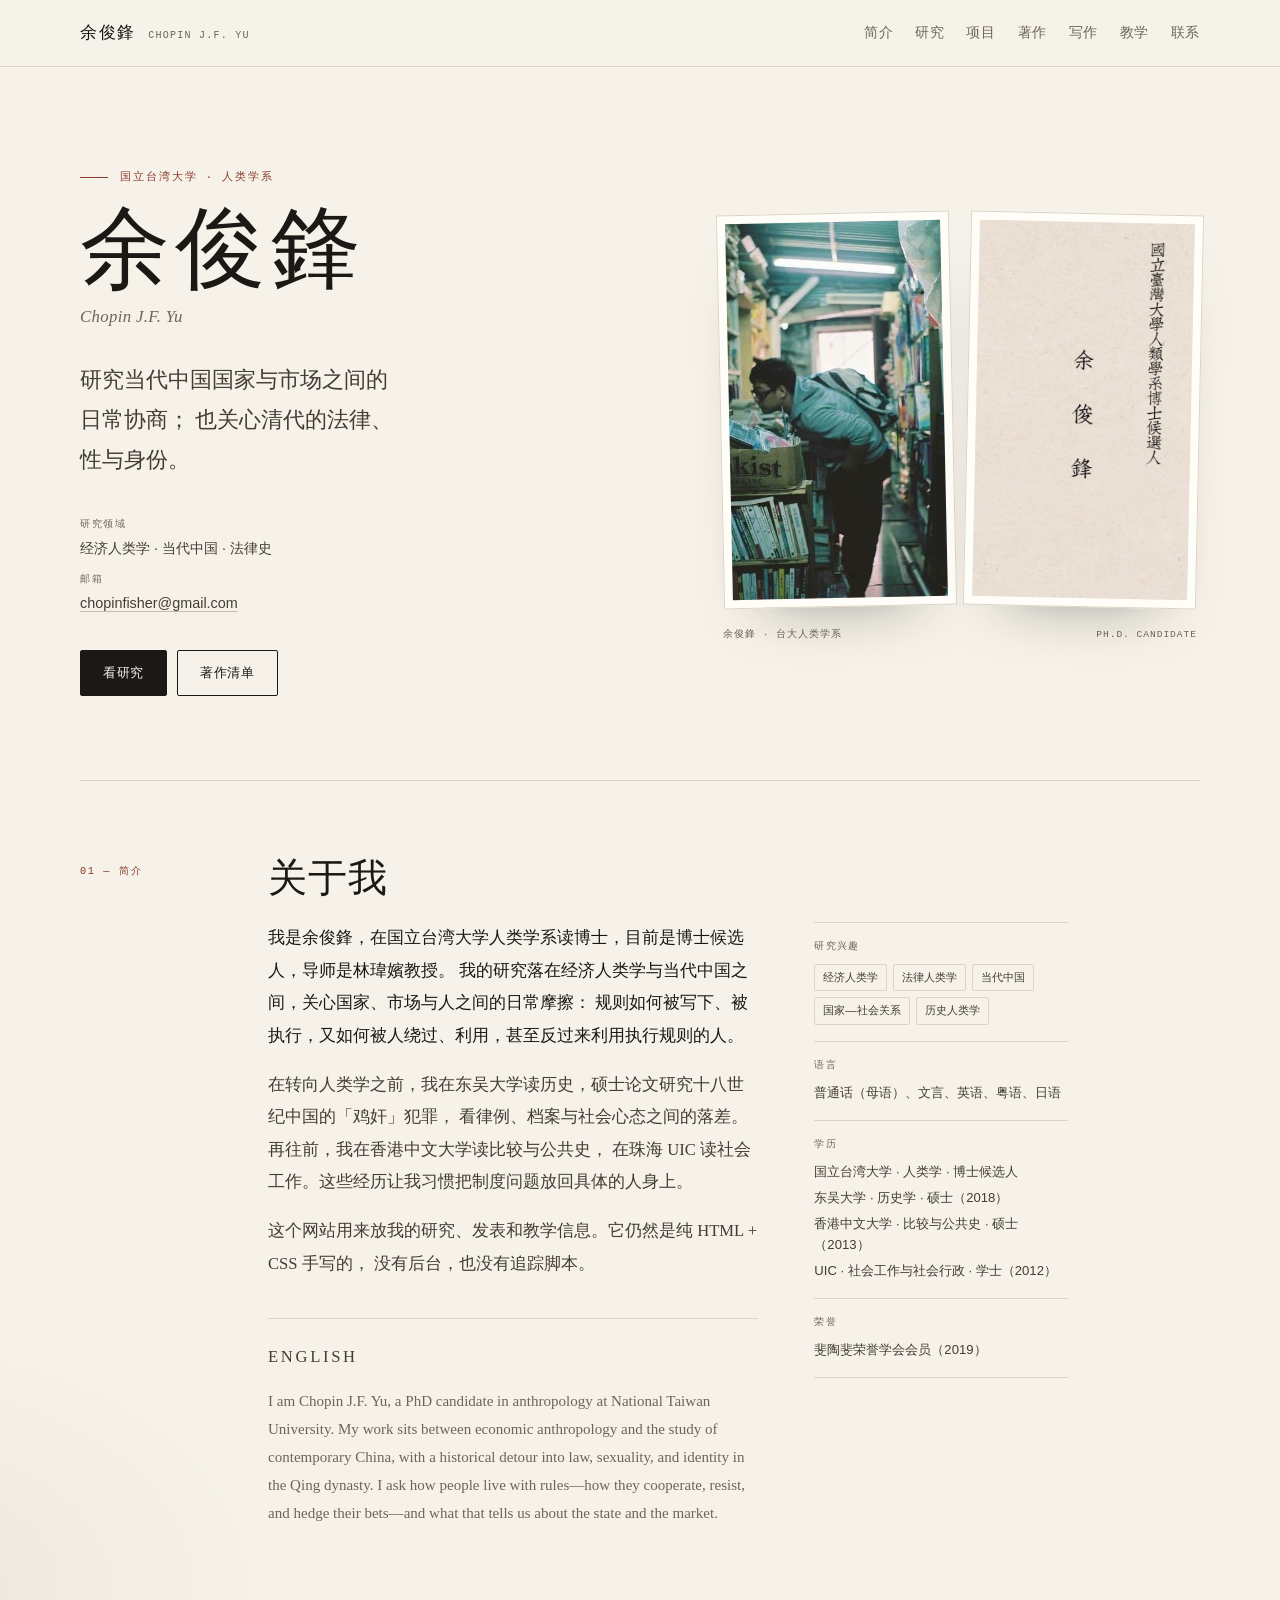
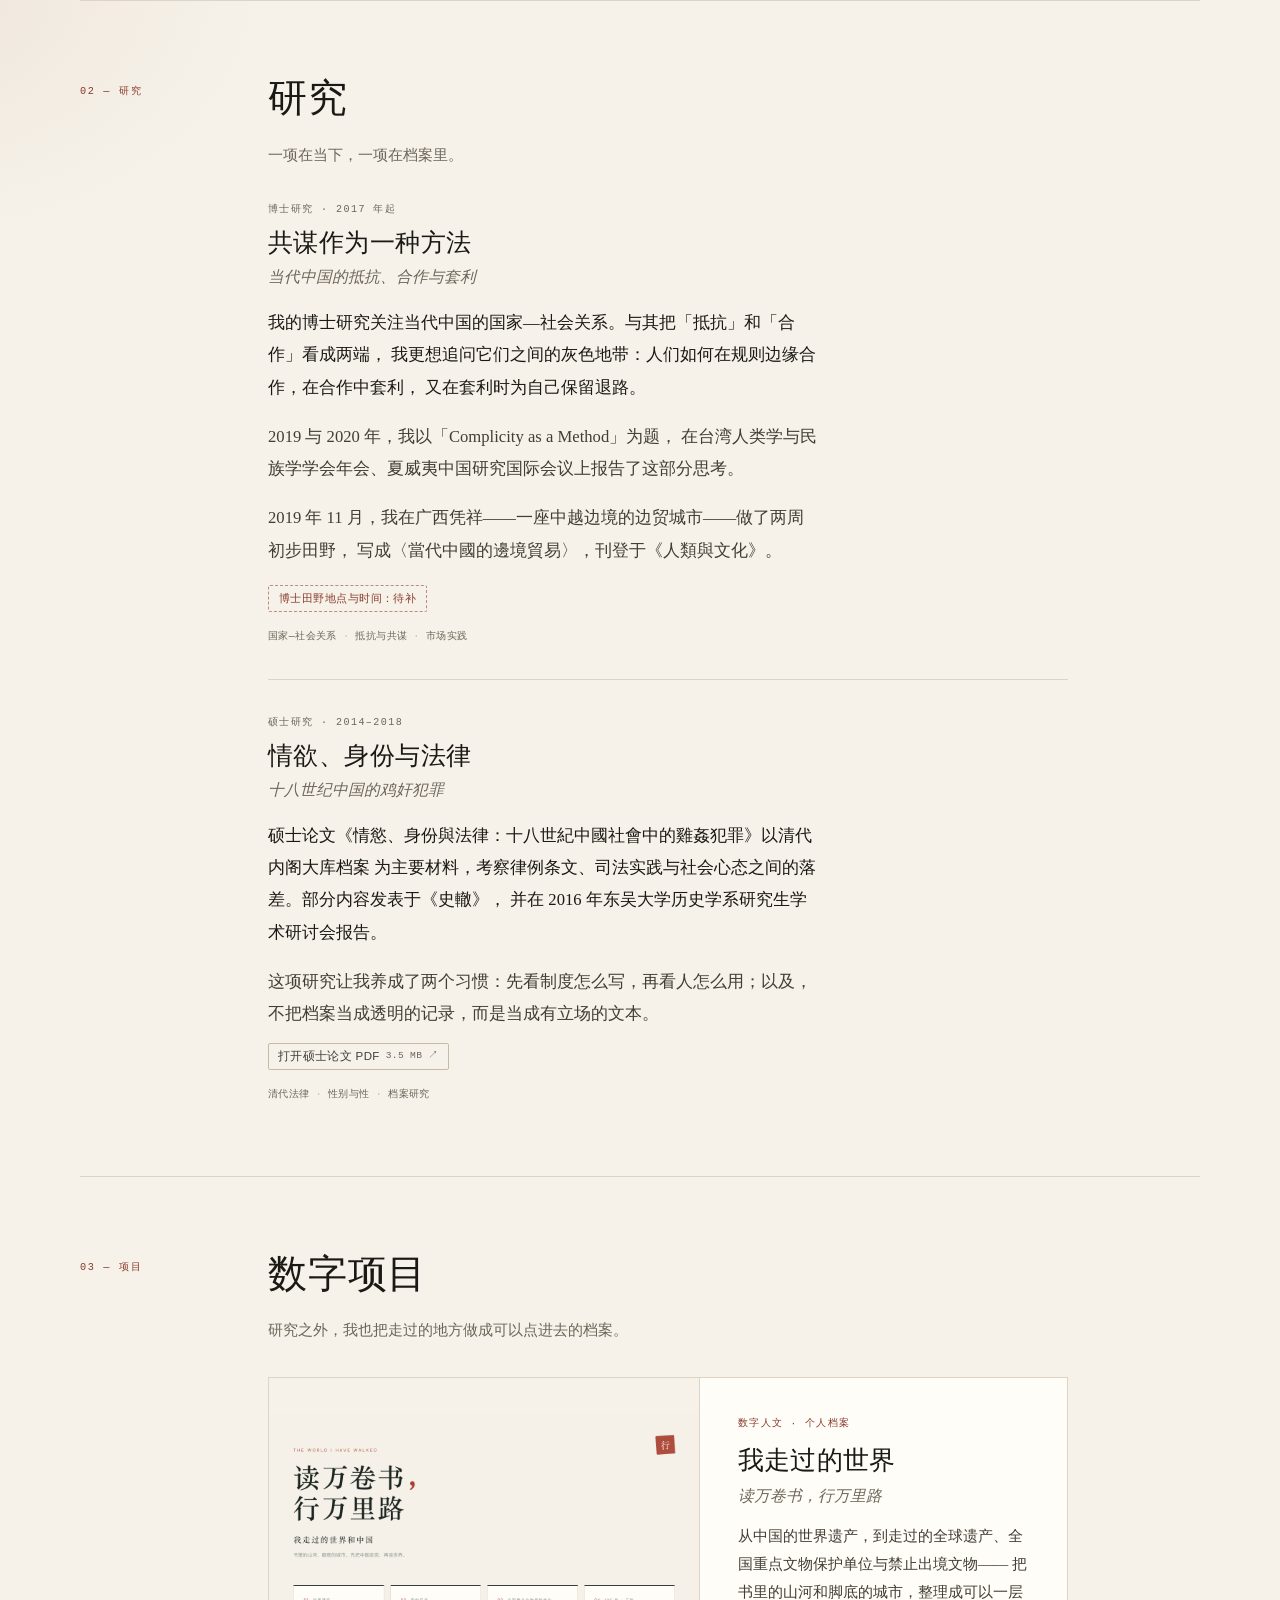
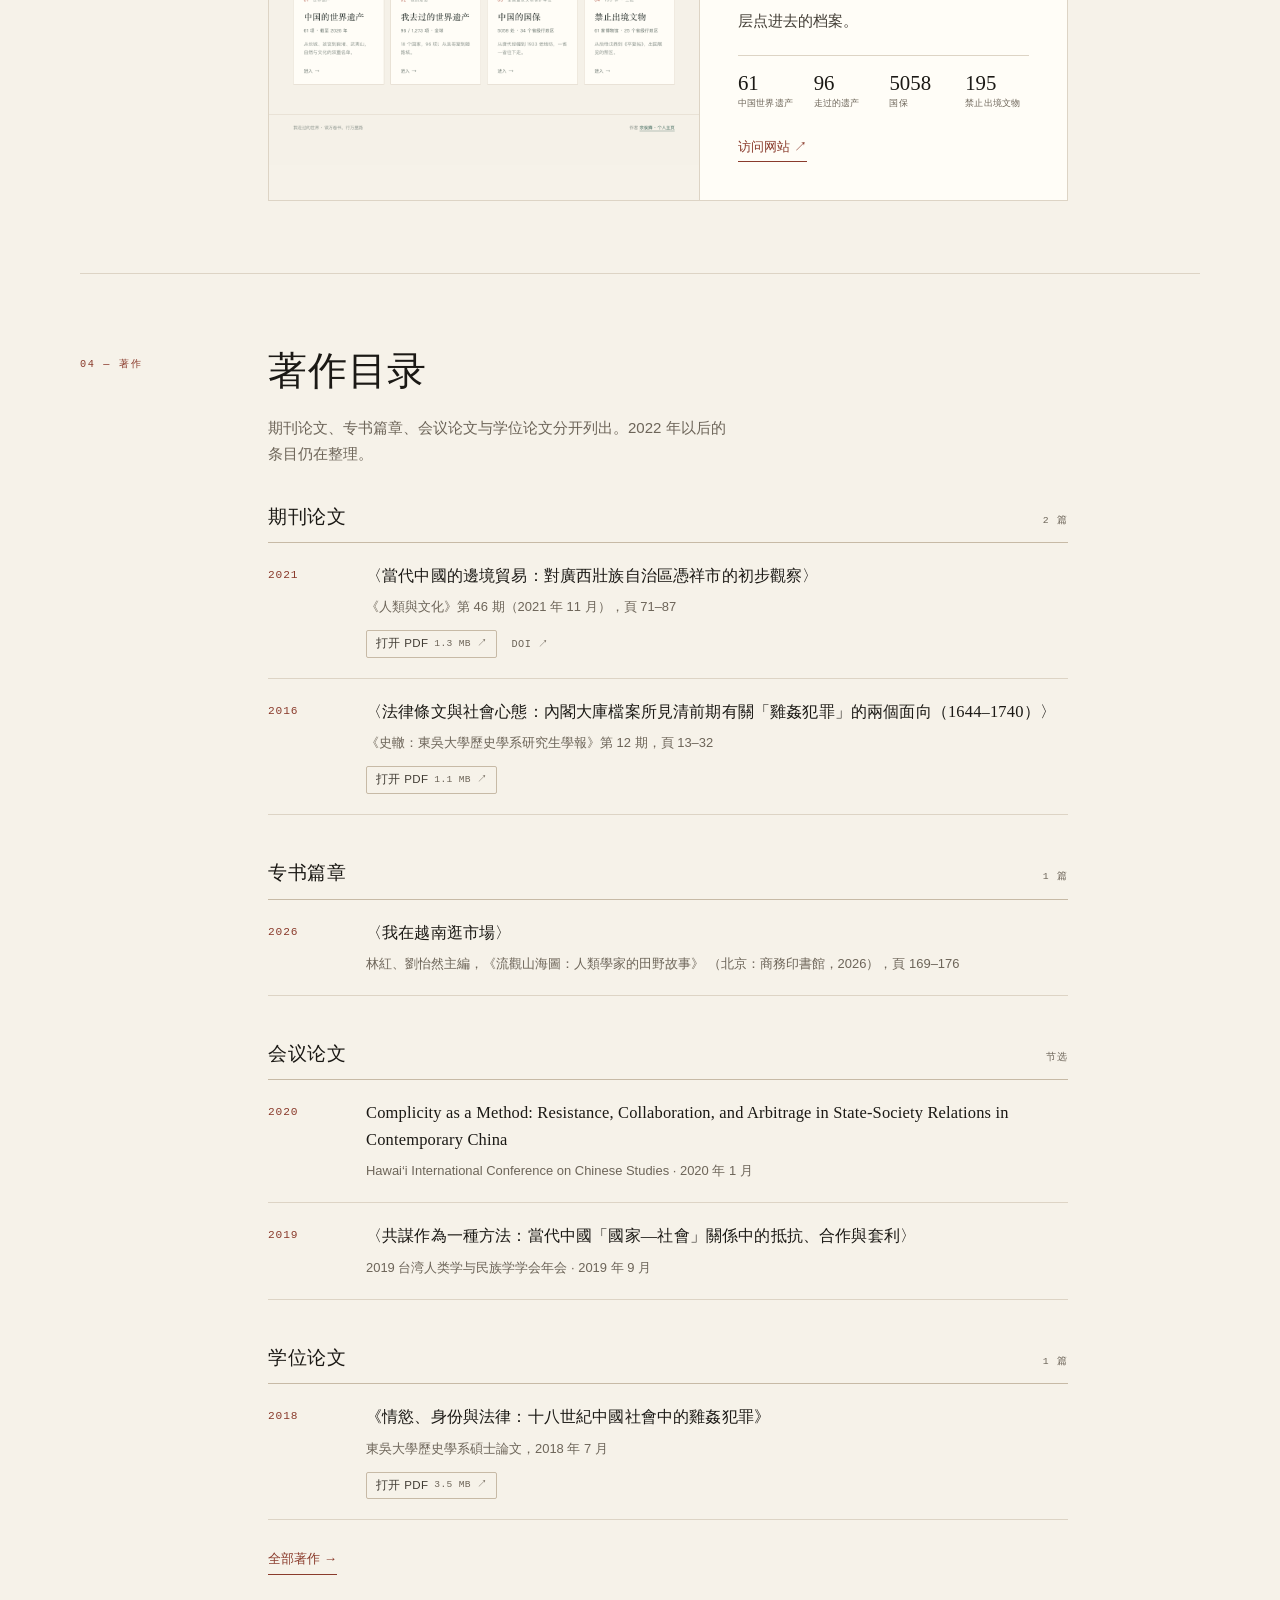
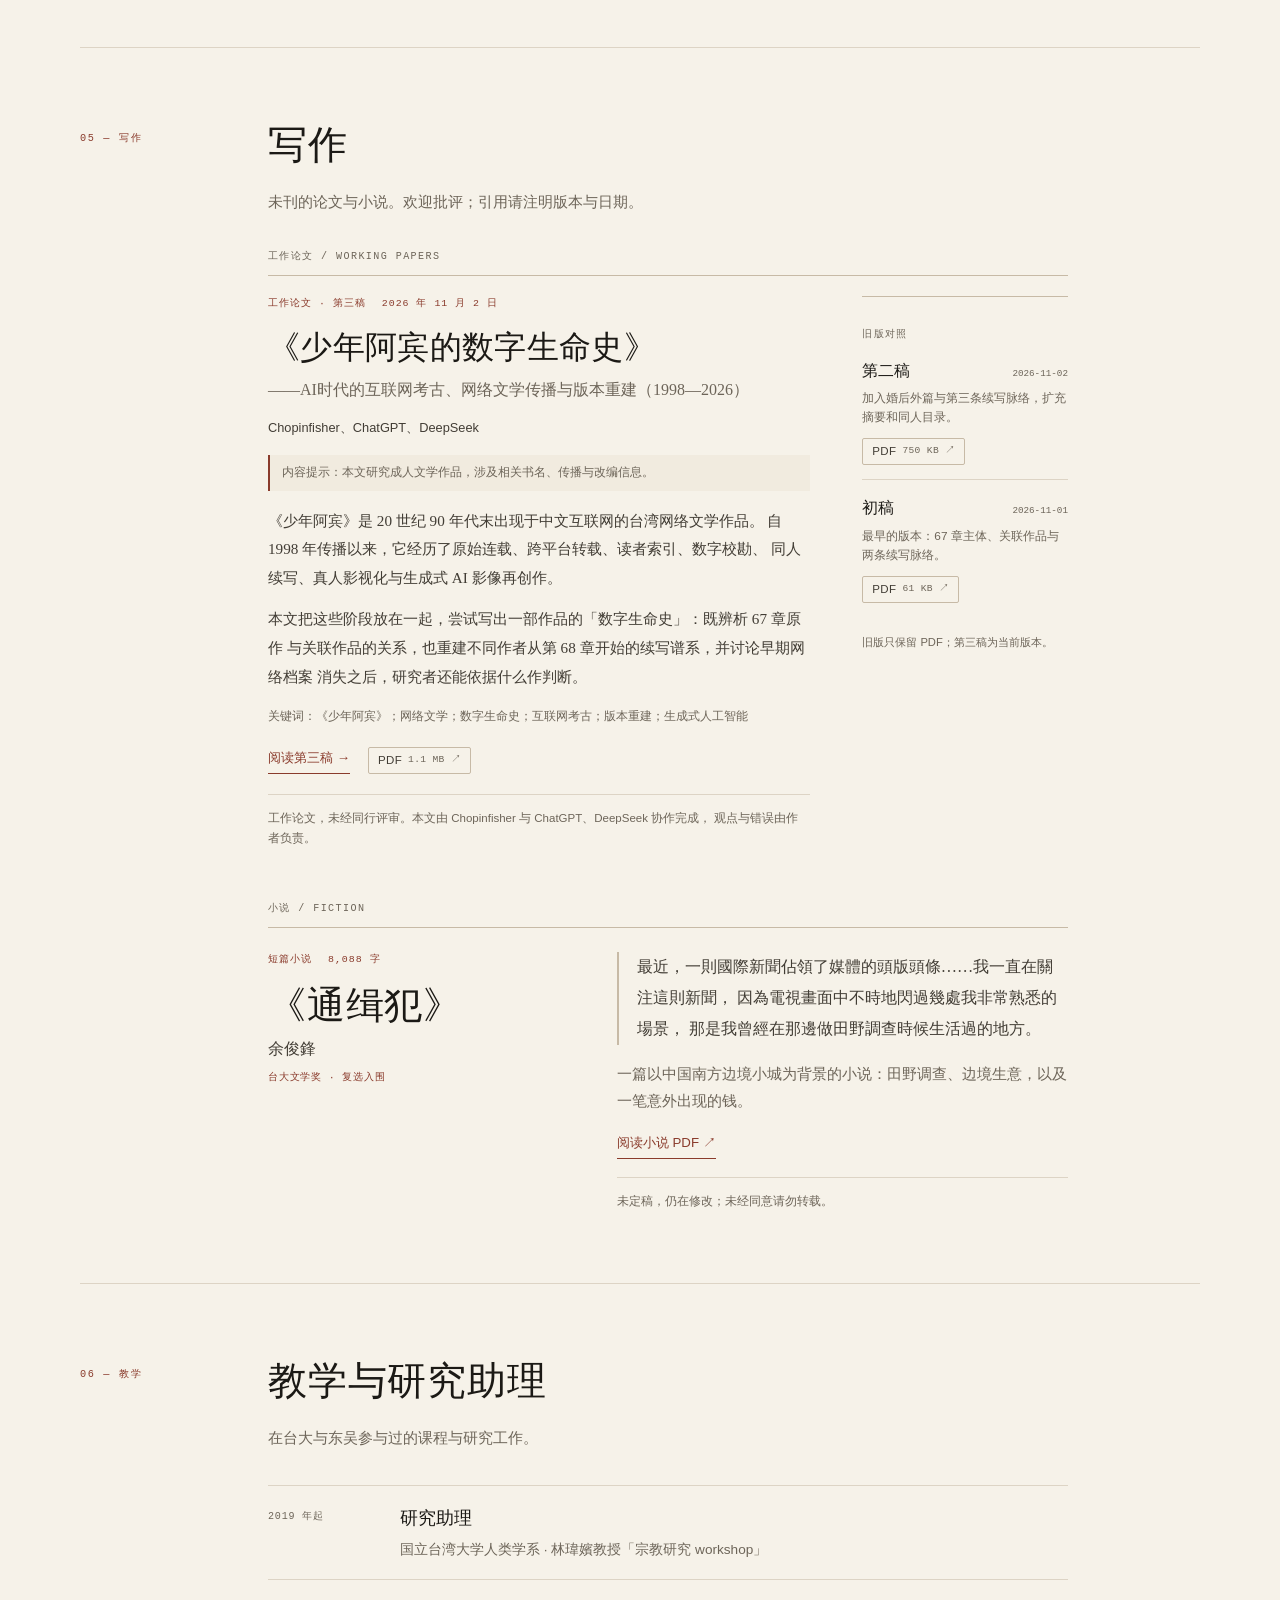
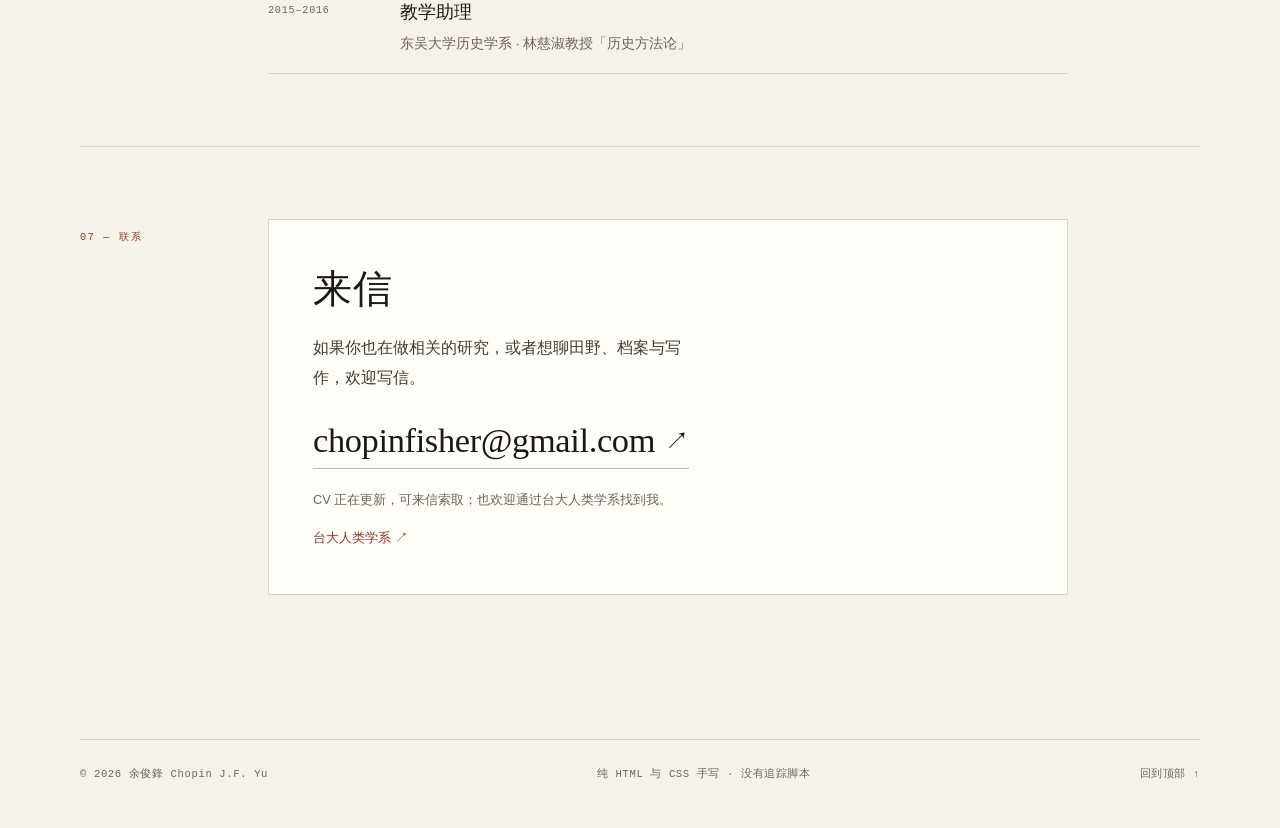
==== commit 6cc9a5a2: "Add fiction section with short story The Fugitive" ====
--- a/index.html
+++ b/index.html
@@ -354,8 +354,10 @@
     <section id="writing" class="section wrap" aria-labelledby="writing-title">
       <p class="section-label">05 — 写作</p>
       <div class="section-body">
-        <h2 id="writing-title">工作论文</h2>
-        <p class="section-intro">未刊的、仍在修改的稿子。欢迎批评；引用请注明版本与日期。</p>
+        <h2 id="writing-title">写作</h2>
+        <p class="section-intro">未刊的论文与小说。欢迎批评；引用请注明版本与日期。</p>
+
+        <h3 class="writing-subhead">工作论文 / Working Papers</h3>
 
         <div class="wp-grid">
           <article class="wp-feature">
@@ -425,6 +427,34 @@
             <p class="wp-versions-note">旧版只保留 PDF；第三稿为当前版本。</p>
           </aside>
         </div>
+
+        <h3 class="writing-subhead">小说 / Fiction</h3>
+
+        <article class="fiction">
+          <div class="fiction-head">
+            <p class="wp-meta"><span>短篇小说</span><span>8,088 字</span></p>
+            <h3>《通缉犯》</h3>
+            <p class="fiction-author">余俊鋒</p>
+            <p class="fiction-status">台大文学奖 · 复选入围</p>
+          </div>
+          <div class="fiction-body">
+            <blockquote class="fiction-quote" lang="zh-Hant">
+              最近，一則國際新聞佔領了媒體的頭版頭條……我一直在關注這則新聞，
+              因為電視畫面中不時地閃過幾處我非常熟悉的場景，
+              那是我曾經在那邊做田野調查時候生活過的地方。
+            </blockquote>
+            <p class="fiction-desc">
+              一篇以中国南方边境小城为背景的小说：田野调查、边境生意，以及一笔意外出现的钱。
+            </p>
+            <div class="wp-links">
+              <a class="more-link" href="assets/fiction/tongjifan.pdf"
+                 target="_blank" rel="noopener" type="application/pdf">
+                阅读小说 PDF ↗
+              </a>
+            </div>
+            <p class="wp-note">未定稿，仍在修改；未经同意请勿转载。</p>
+          </div>
+        </article>
       </div>
     </section>
 
--- a/style.css
+++ b/style.css
@@ -892,6 +892,23 @@
   color: var(--muted);
 }
 
+/* ---------- 写作 ---------- */
+.writing-subhead {
+  padding-bottom: 10px;
+  margin-bottom: 20px;
+  border-bottom: 1px solid var(--line-strong);
+  font-family: var(--mono);
+  font-size: 0.63rem;
+  font-weight: 500;
+  letter-spacing: 0.14em;
+  text-transform: uppercase;
+  color: var(--muted);
+}
+
+.wp-grid + .writing-subhead {
+  margin-top: 52px;
+}
+
 /* ---------- 工作论文 ---------- */
 .wp-grid {
   display: grid;
@@ -1059,6 +1076,66 @@
   color: var(--muted);
 }
 
+/* ---------- 小说 ---------- */
+.fiction {
+  display: grid;
+  grid-template-columns: minmax(0, 0.8fr) minmax(0, 1.2fr);
+  gap: clamp(24px, 4vw, 48px);
+  padding-top: 4px;
+}
+
+.fiction-head h3 {
+  margin-top: 12px;
+  font-family: var(--serif);
+  font-size: clamp(1.8rem, 3.2vw, 2.4rem);
+  font-weight: 500;
+  line-height: 1.3;
+  letter-spacing: 0.02em;
+}
+
+.fiction-author {
+  margin-top: 4px;
+  font-family: var(--serif);
+  font-size: 1rem;
+  color: var(--ink-soft);
+}
+
+.fiction-status {
+  margin-top: 8px;
+  font-family: var(--mono);
+  font-size: 0.62rem;
+  letter-spacing: 0.08em;
+  color: var(--accent);
+}
+
+.fiction-body {
+  max-width: 56ch;
+}
+
+.fiction-quote {
+  margin: 0 0 16px;
+  padding-left: 18px;
+  border-left: 2px solid var(--line-strong);
+  font-family: var(--serif);
+  font-size: 1.02rem;
+  line-height: 1.9;
+  color: var(--ink-soft);
+}
+
+.fiction-desc {
+  font-size: 0.92rem;
+  line-height: 1.8;
+  color: var(--muted);
+}
+
+.fiction .wp-links {
+  margin-top: 18px;
+}
+
+.fiction .wp-note {
+  margin-top: 18px;
+}
+
 /* ---------- 教学 ---------- */
 .timeline li {
   display: grid;
@@ -1285,6 +1362,11 @@
   .wp-grid {
     grid-template-columns: minmax(0, 1fr);
     gap: 36px;
+  }
+
+  .fiction {
+    grid-template-columns: minmax(0, 1fr);
+    gap: 20px;
   }
 
   .section {
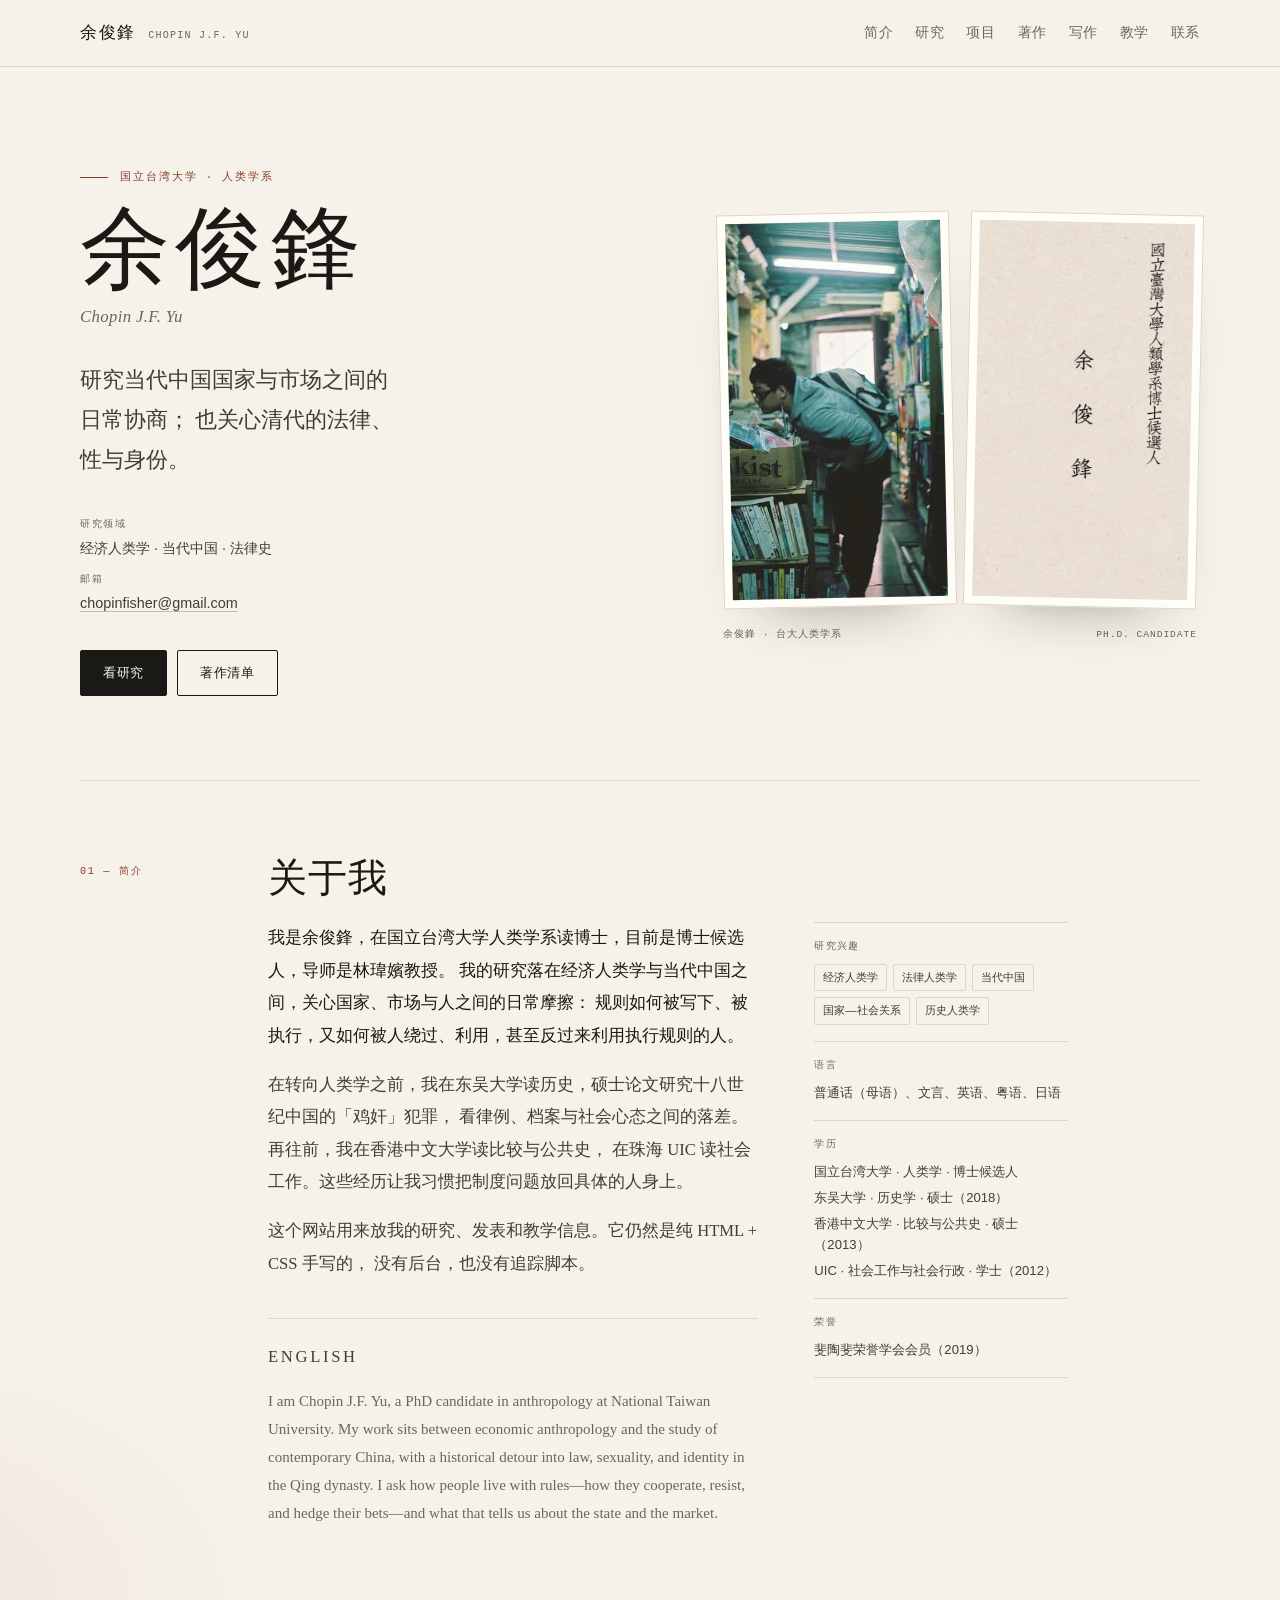
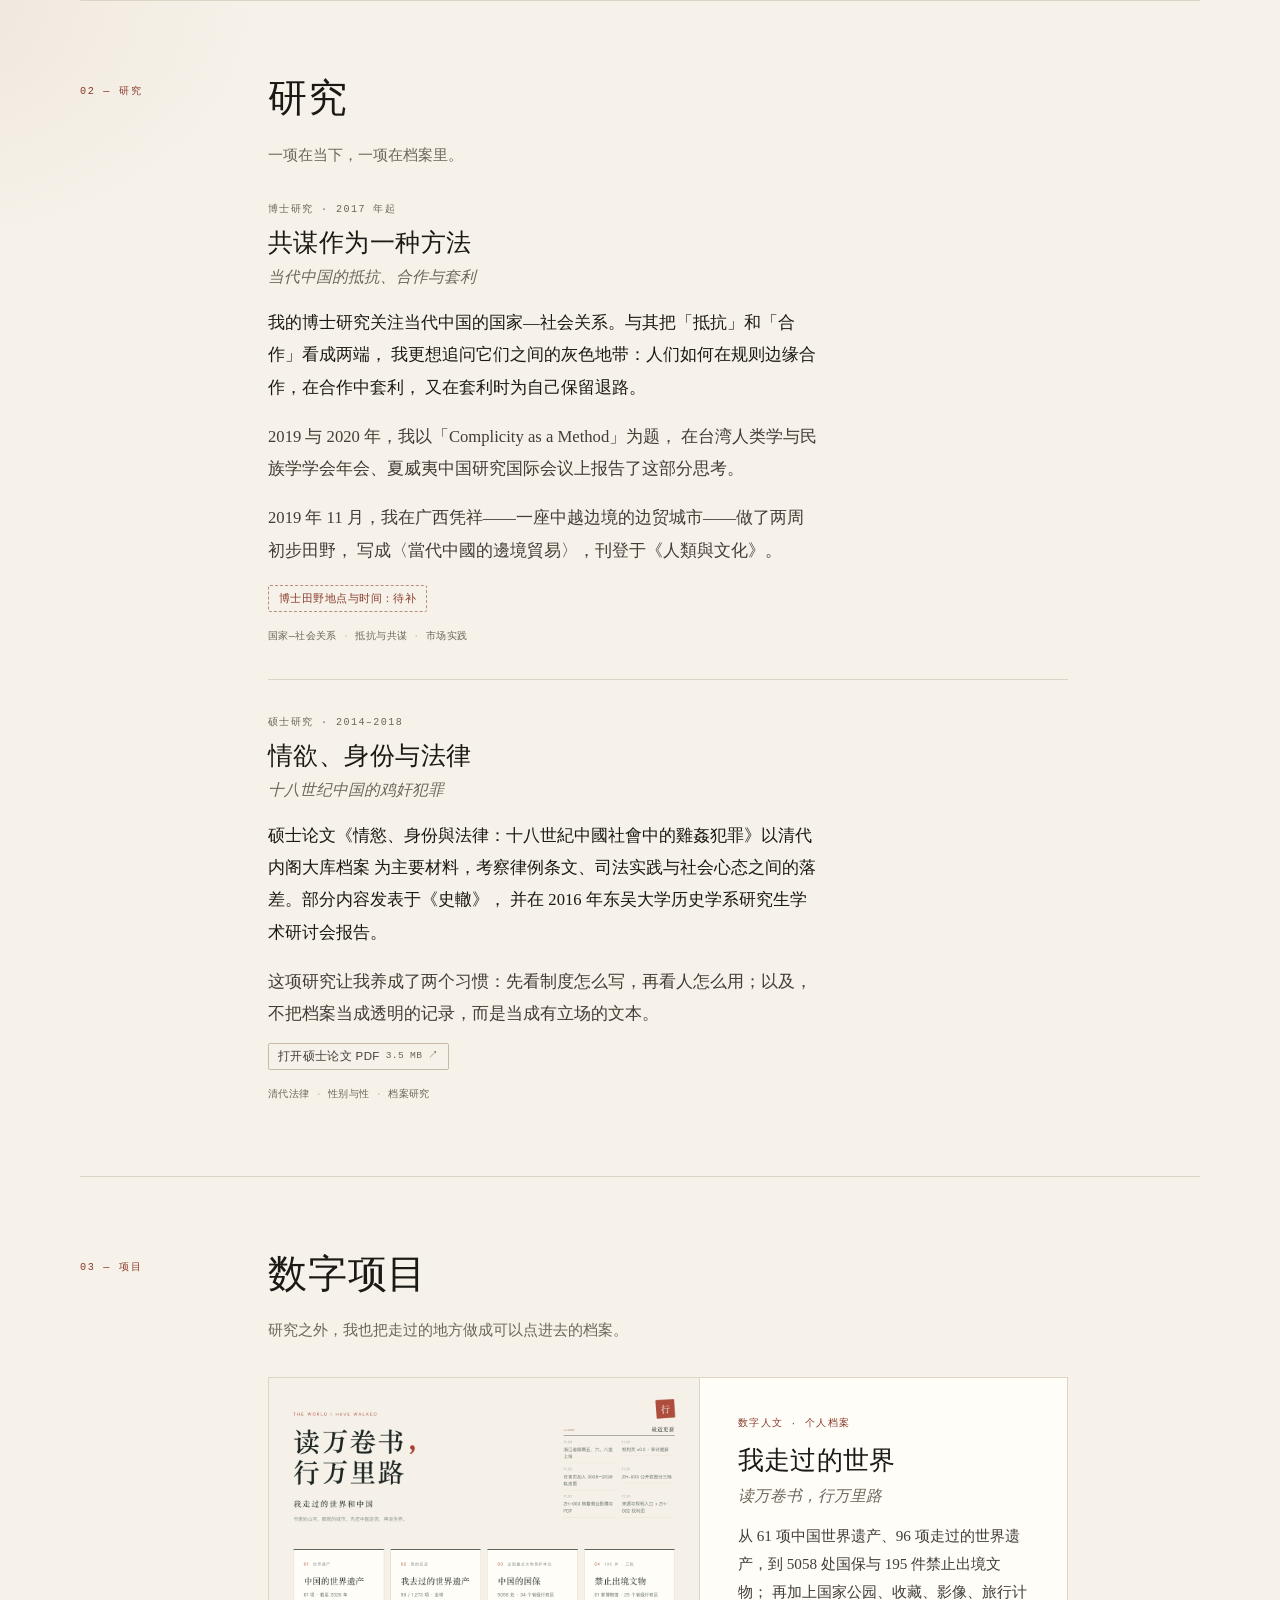
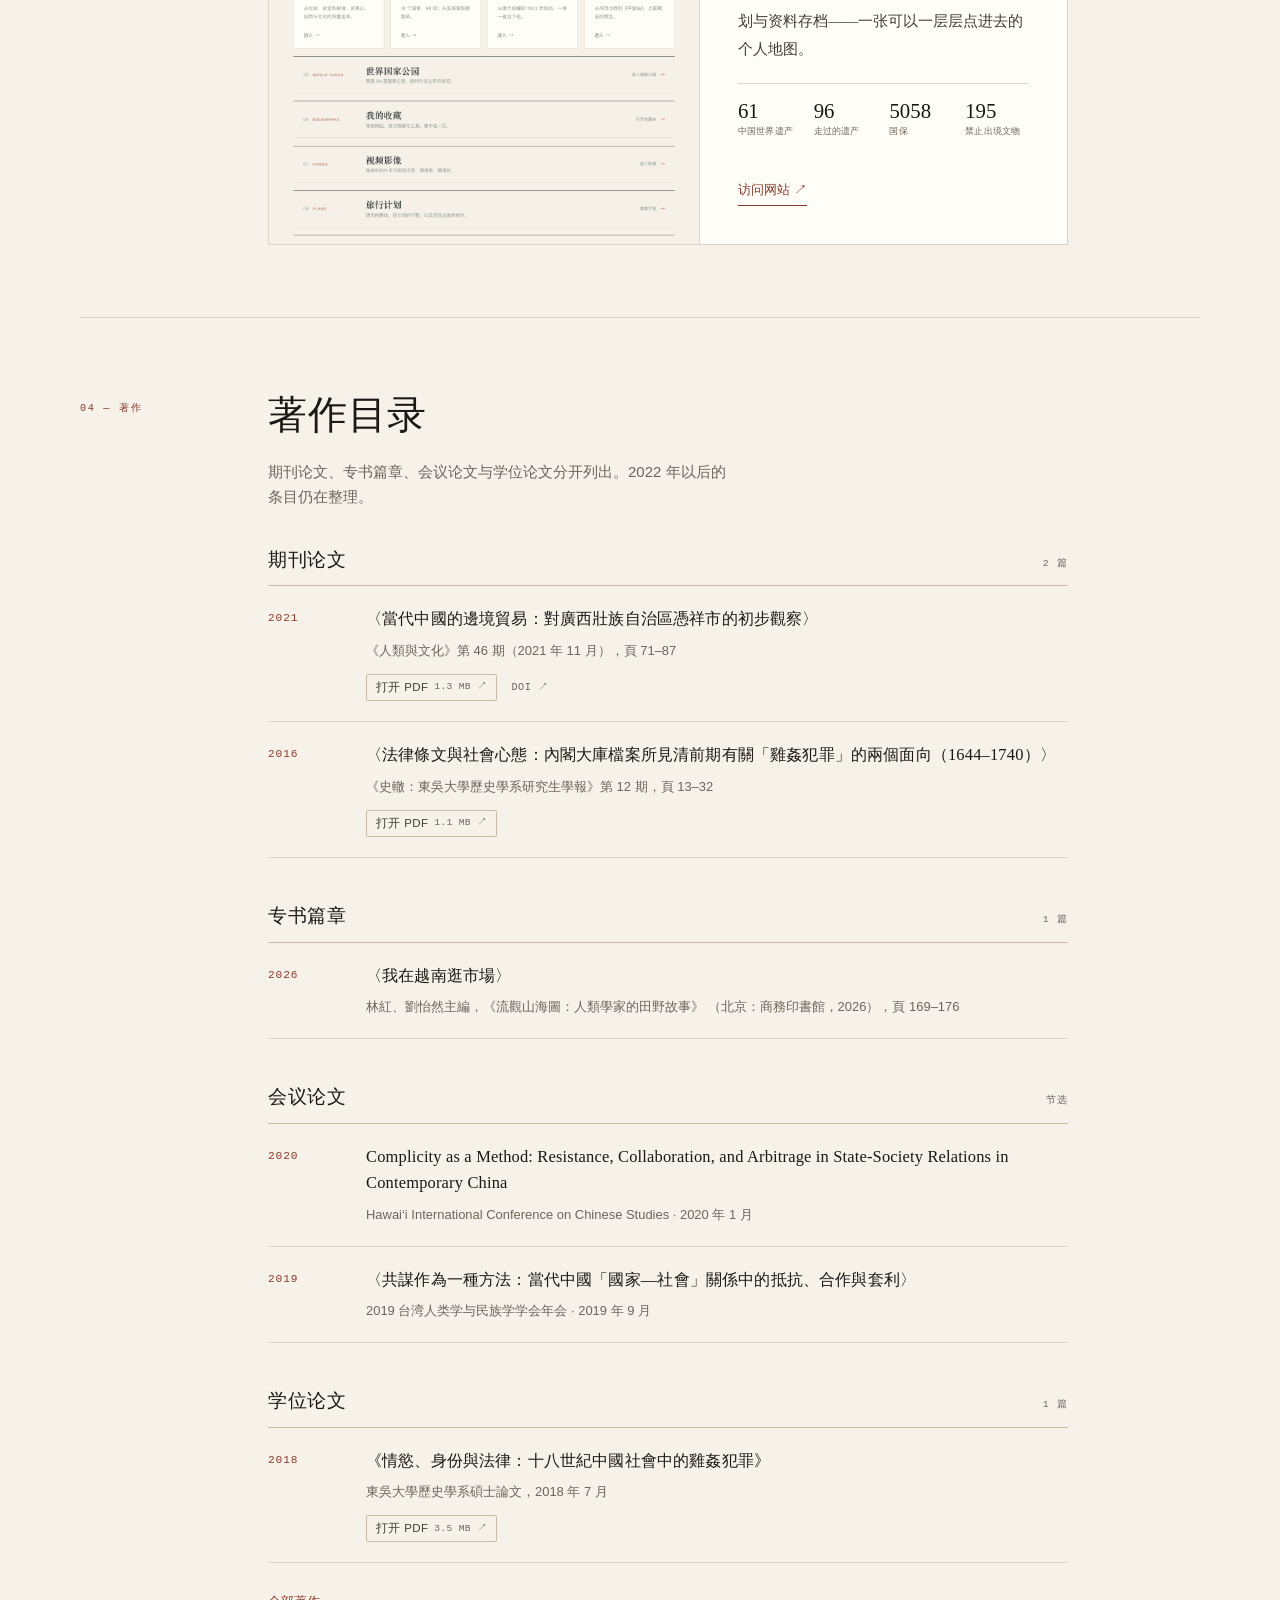
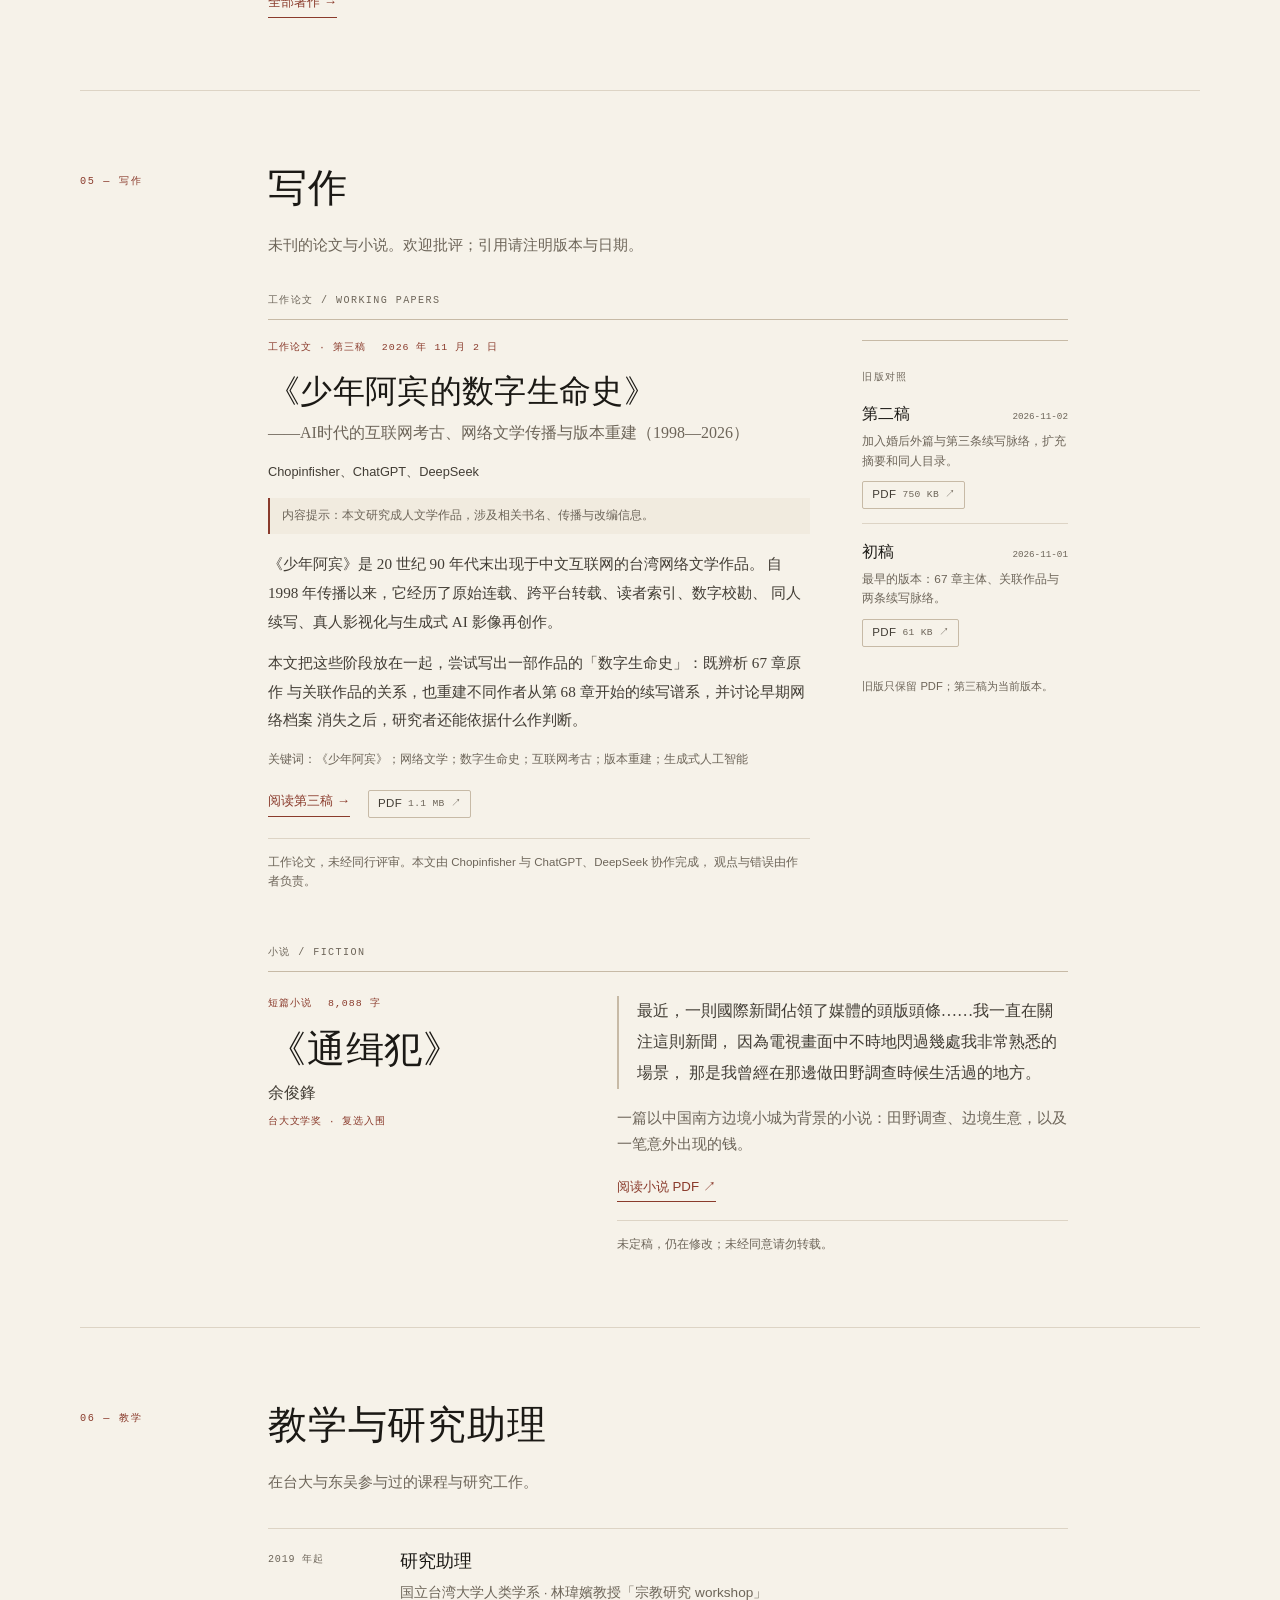
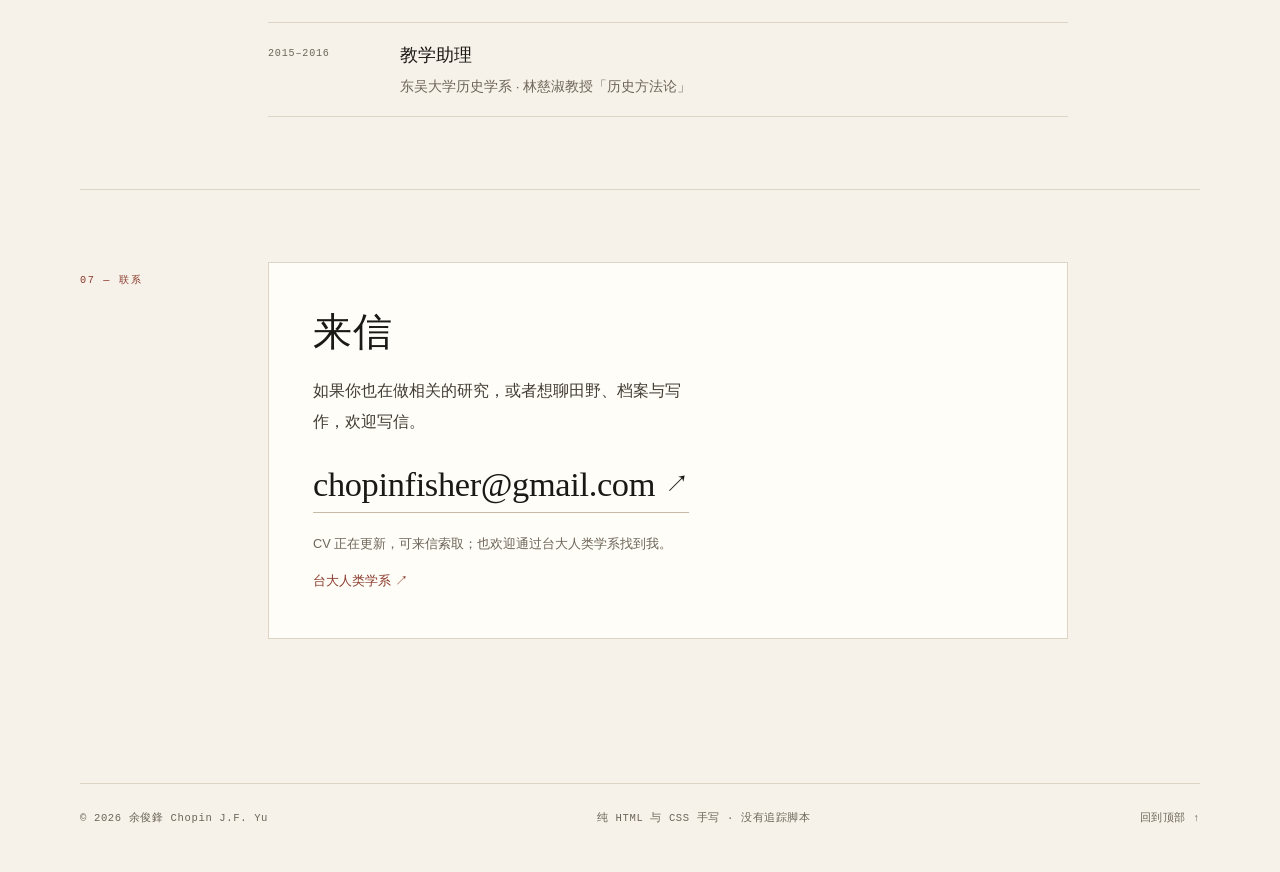
==== commit 860fa3ca: "Update digital project card to current world-heritage site" ====
--- a/index.html
+++ b/index.html
@@ -225,7 +225,7 @@
 
         <article class="project-card">
           <a class="project-figure" href="https://manongchopin.github.io/guobao/" target="_blank" rel="noopener">
-            <img src="assets/projects/guobao-world.png" alt="《我走过的世界》首页截图：世界遗产、我的足迹、国保与禁止出境文物四个入口" width="1200" height="980">
+            <img src="assets/projects/guobao-world.png" alt="《我走过的世界》首页截图：世界遗产、我的足迹、国保、禁止出境文物、国家公园等入口" width="1200" height="1300">
           </a>
           <div class="project-body">
             <p class="project-kicker">数字人文 · 个人档案</p>
@@ -236,8 +236,8 @@
             </h3>
             <p class="project-sub">读万卷书，行万里路</p>
             <p class="project-desc">
-              从中国的世界遗产，到走过的全球遗产、全国重点文物保护单位与禁止出境文物——
-              把书里的山河和脚底的城市，整理成可以一层层点进去的档案。
+              从 61 项中国世界遗产、96 项走过的世界遗产，到 5058 处国保与 195 件禁止出境文物；
+              再加上国家公园、收藏、影像、旅行计划与资料存档——一张可以一层层点进去的个人地图。
             </p>
             <ul class="project-stats" aria-label="项目数据">
               <li><strong>61</strong><span>中国世界遗产</span></li>
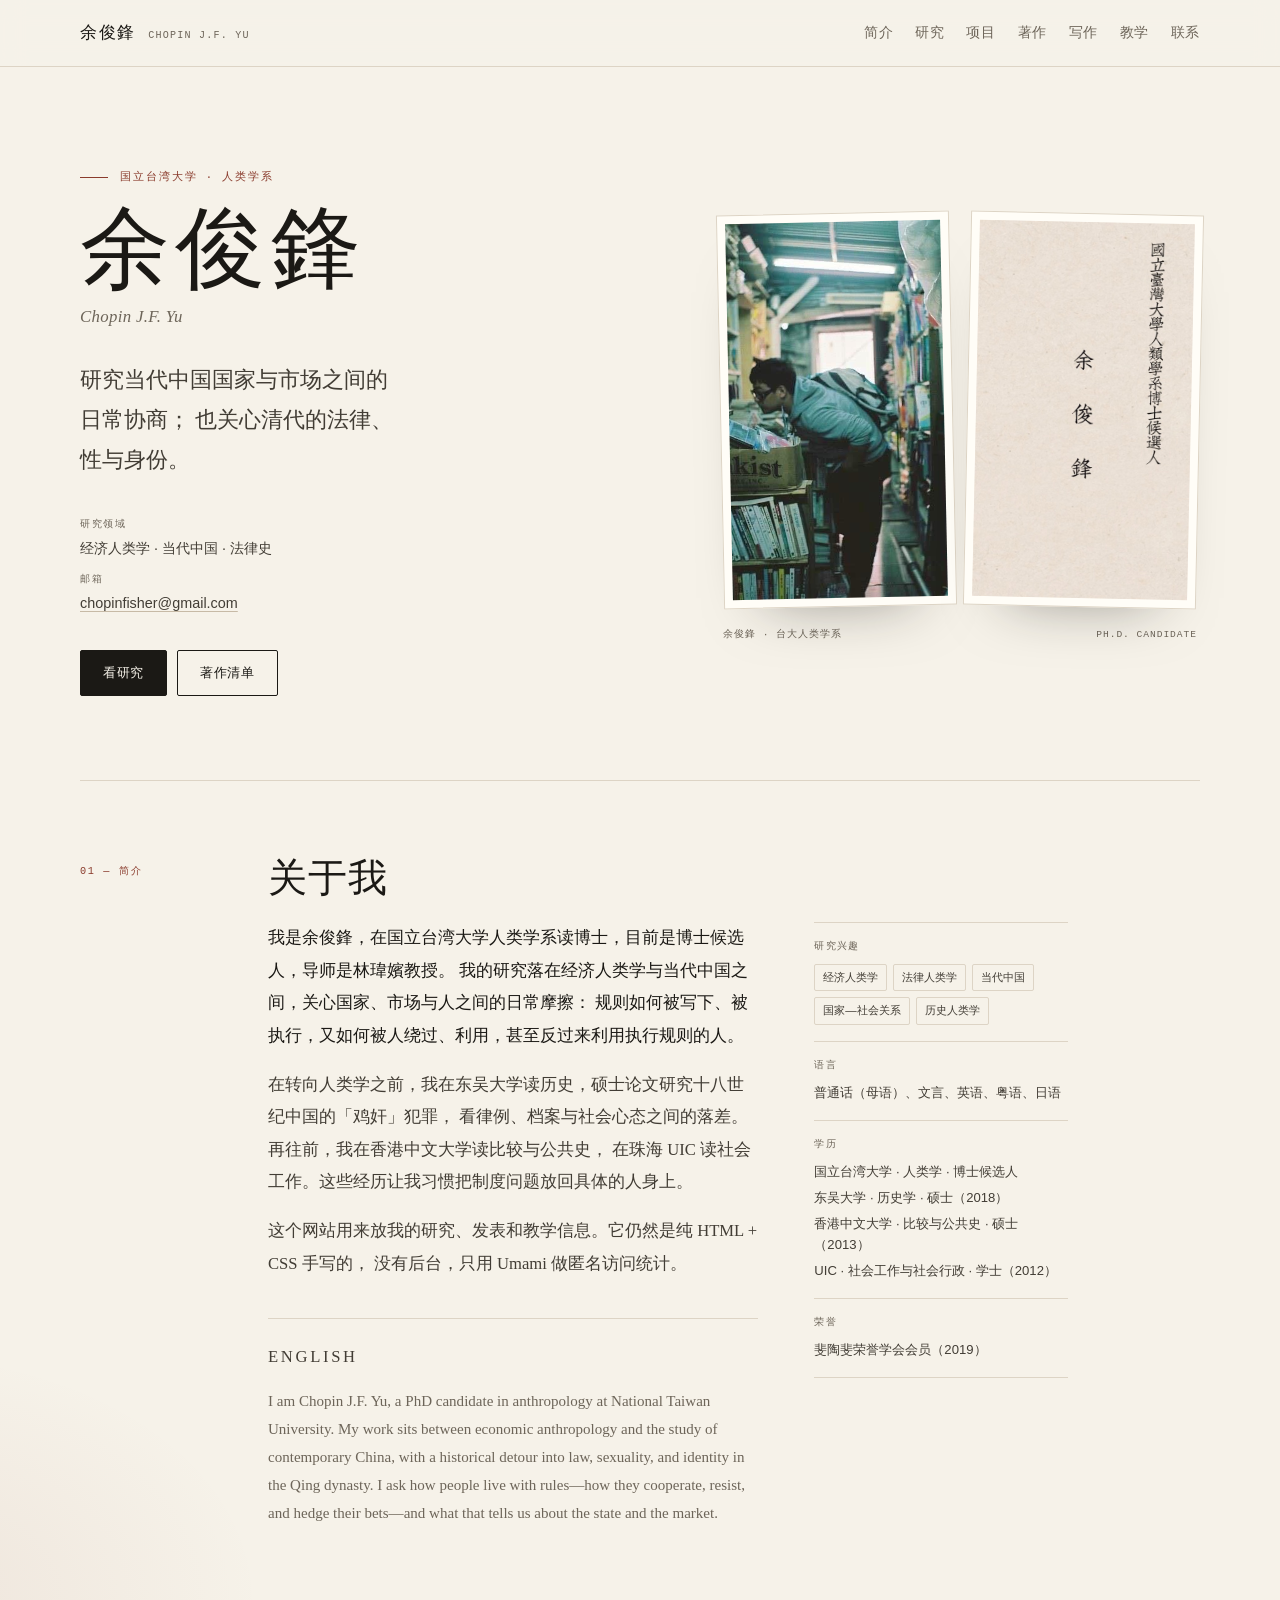
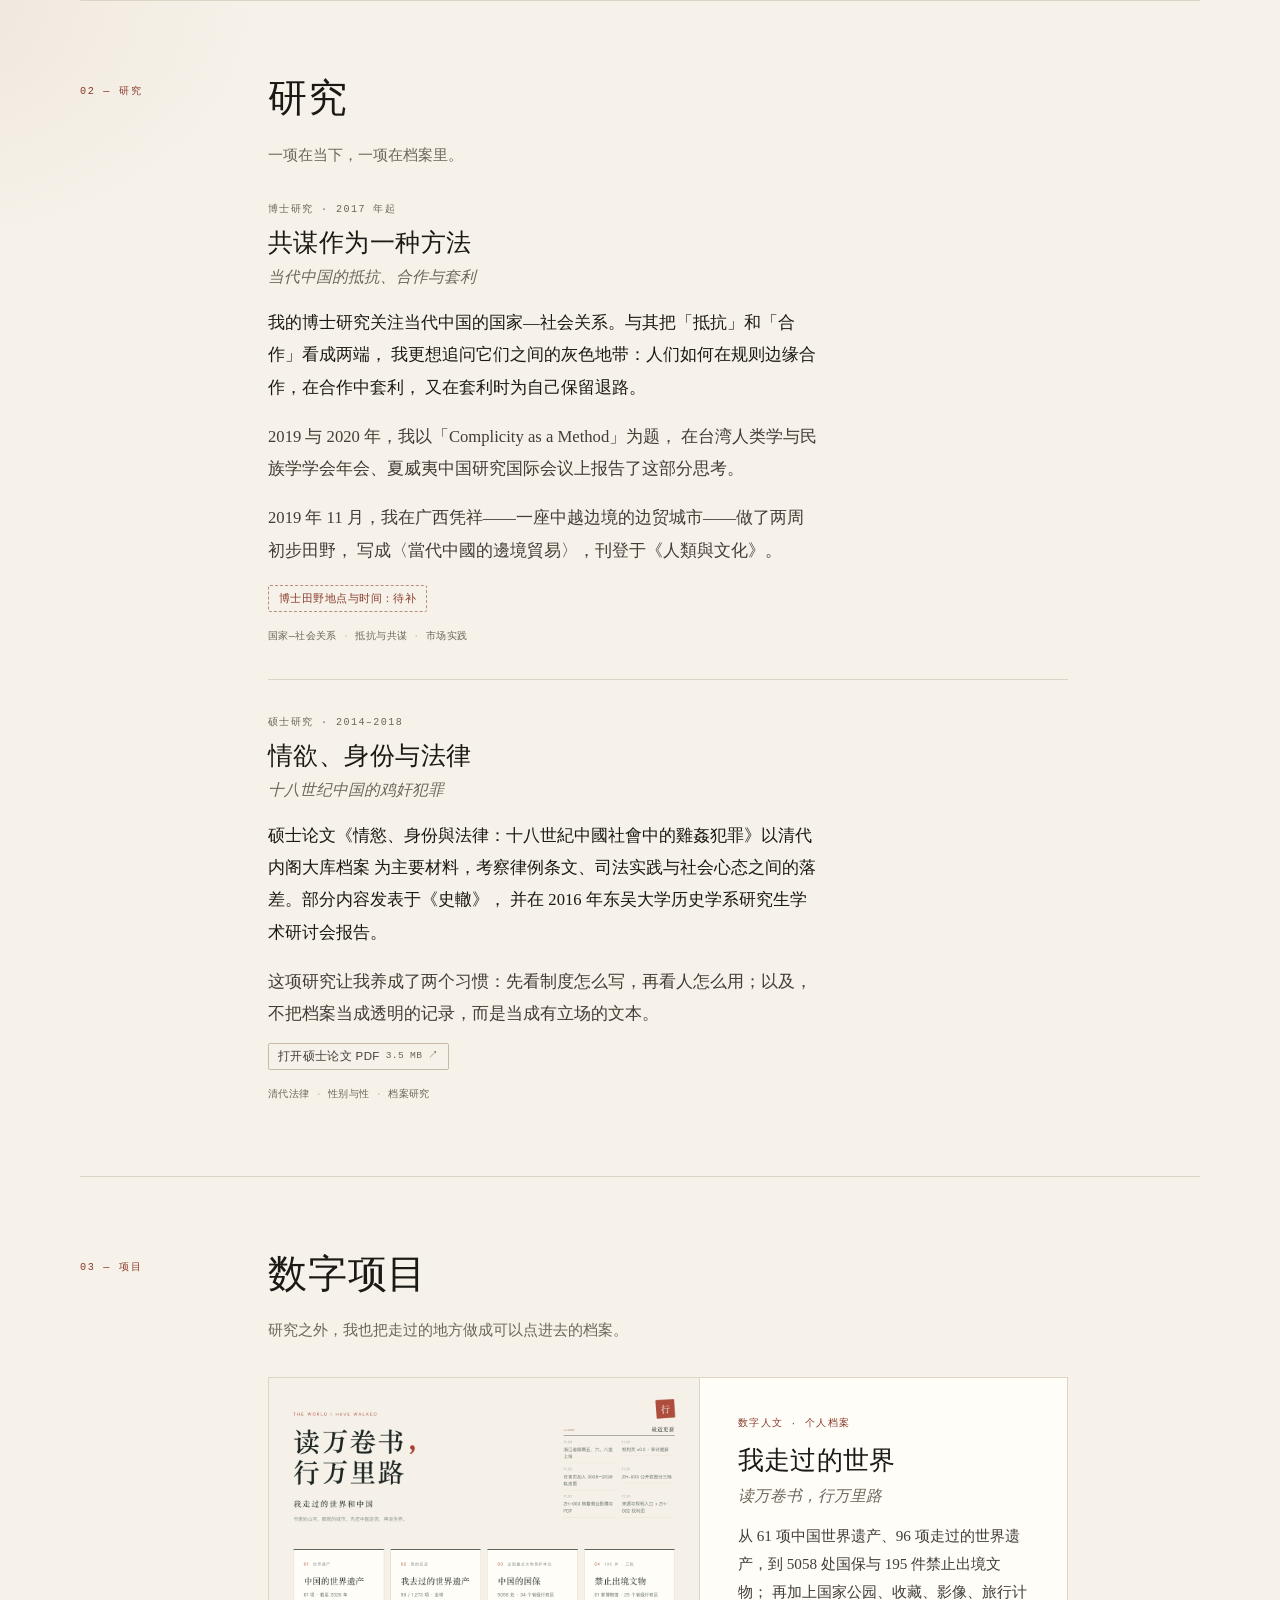
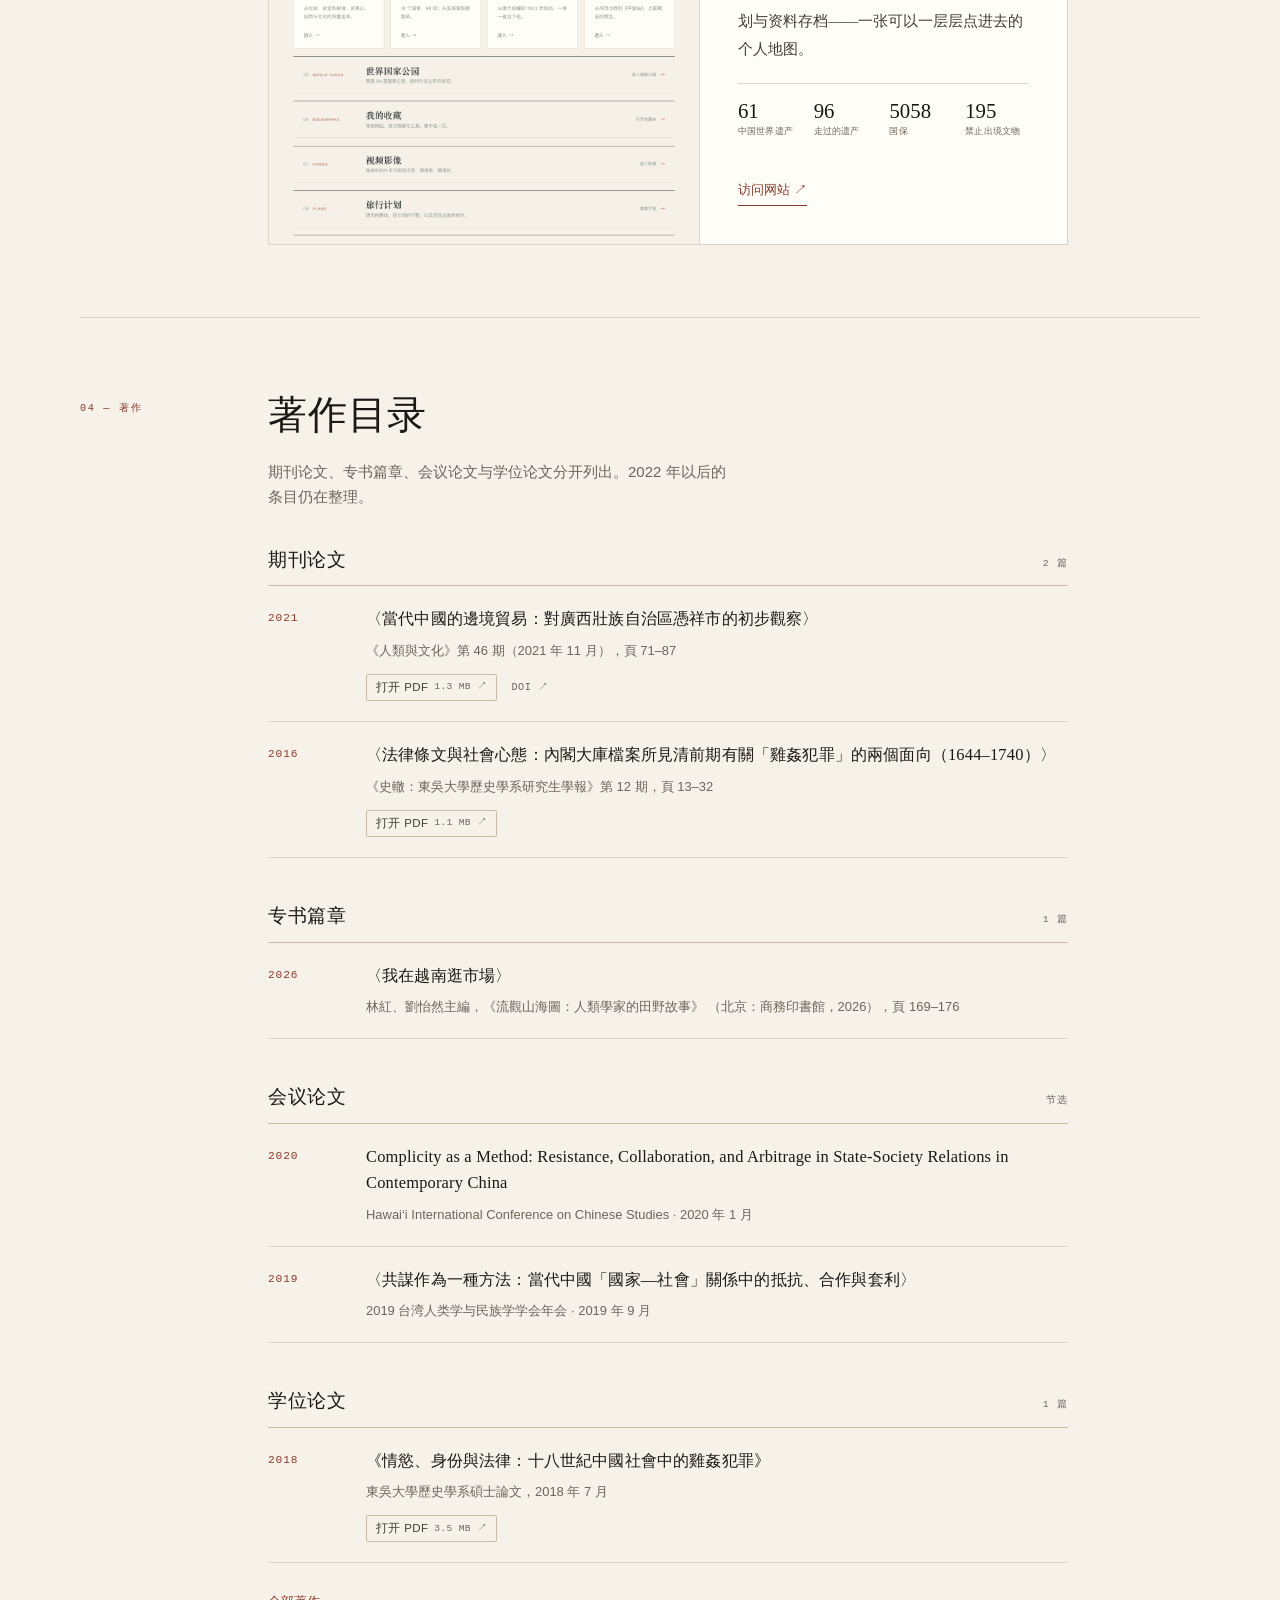
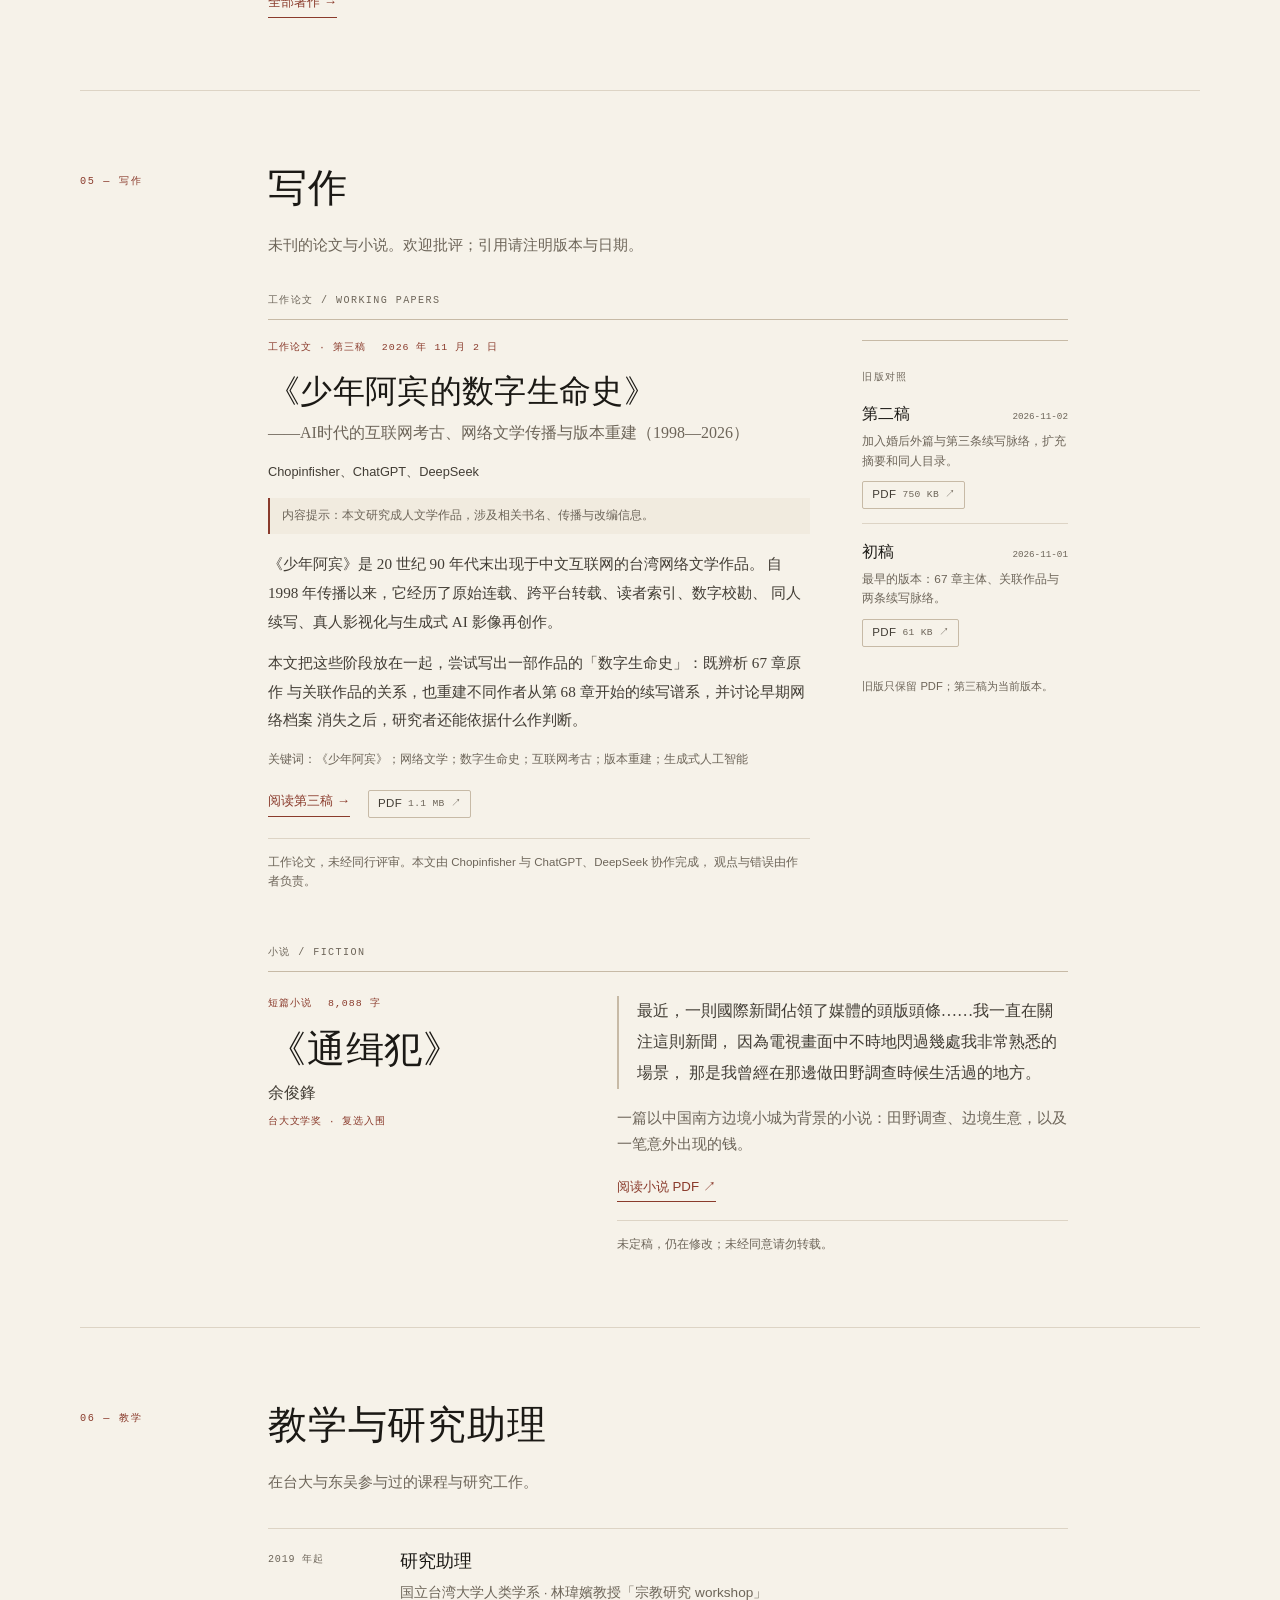
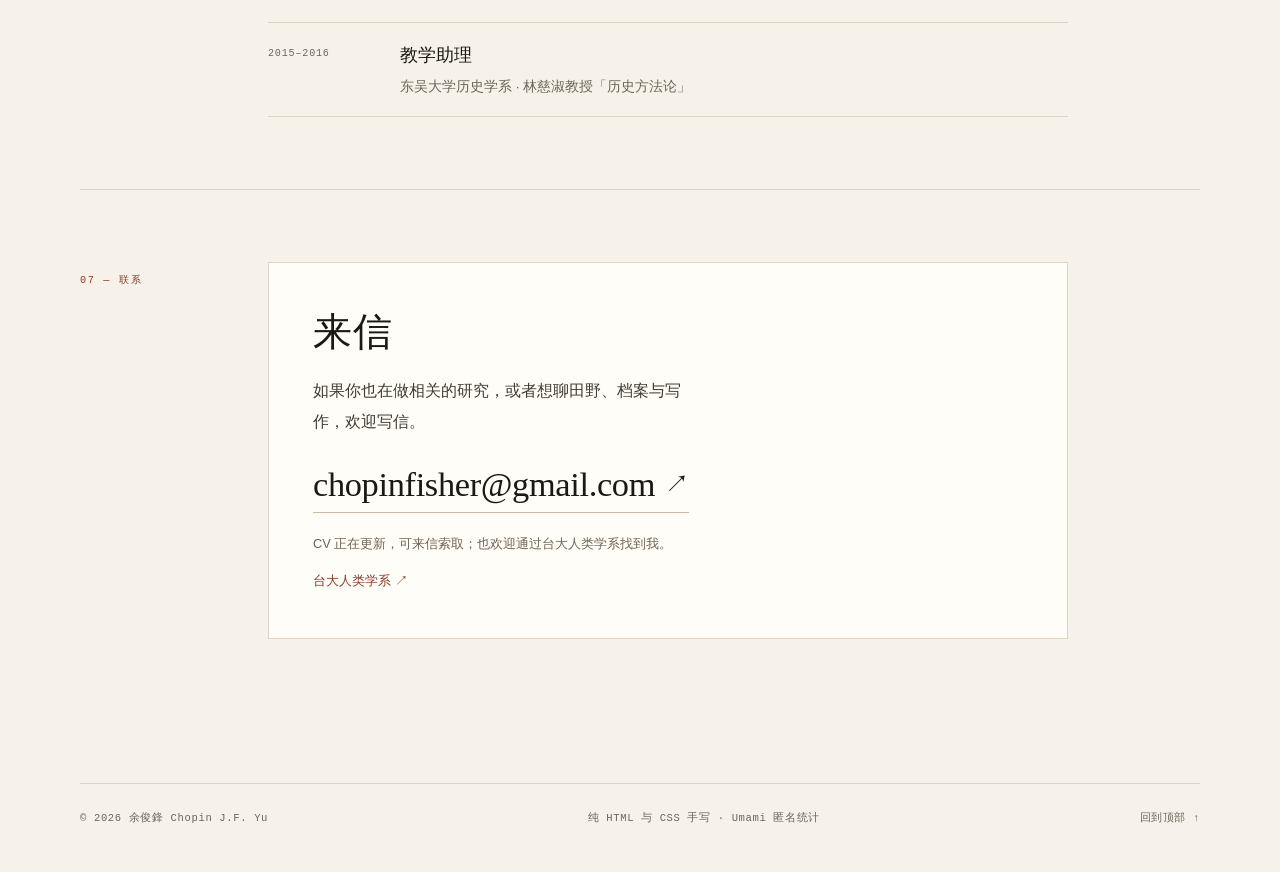
==== commit 02268a4b: "Add Umami analytics and privacy page" ====
--- a/index.html
+++ b/index.html
@@ -14,6 +14,9 @@
   <meta property="og:locale" content="zh_CN">
   <link rel="icon" href="assets/favicon.svg" type="image/svg+xml">
   <link rel="stylesheet" href="style.css">
+  <script defer src="https://cloud.umami.is/script.js"
+          data-website-id="2820effc-c31c-419f-8bb3-d35ab8f8e198"
+          data-domains="manongchopin.github.io"></script>
 </head>
 <body id="top">
   <a class="skip-link" href="#main">跳到主要内容</a>
@@ -103,7 +106,7 @@
             </p>
             <p>
               这个网站用来放我的研究、发表和教学信息。它仍然是纯 HTML + CSS 手写的，
-              没有后台，也没有追踪脚本。
+              没有后台，只用 Umami 做匿名访问统计。
             </p>
 
             <div class="en-block" lang="en">
@@ -508,7 +511,7 @@
 
   <footer class="site-footer wrap">
     <p>© 2026 余俊鋒 Chopin J.F. Yu</p>
-    <p>纯 HTML 与 CSS 手写 · 没有追踪脚本</p>
+    <p>纯 HTML 与 CSS 手写 · <a href="privacy.html">Umami 匿名统计</a></p>
     <a href="#top">回到顶部 ↑</a>
   </footer>
 </body>
--- a/style.css
+++ b/style.css
@@ -1317,6 +1317,41 @@
   color: var(--muted);
 }
 
+/* ---------- 隐私页 ---------- */
+.privacy-body h2 {
+  margin-top: 32px;
+  margin-bottom: 8px;
+  font-size: clamp(1.3rem, 2.2vw, 1.6rem);
+}
+
+.privacy-body h2:first-child {
+  margin-top: 0;
+}
+
+.privacy-list {
+  margin-top: 8px;
+}
+
+.privacy-list li {
+  position: relative;
+  padding-left: 1.1em;
+  font-family: var(--serif);
+  font-size: 0.98rem;
+  line-height: 1.85;
+  color: var(--ink-soft);
+}
+
+.privacy-list li + li {
+  margin-top: 6px;
+}
+
+.privacy-list li::before {
+  content: "—";
+  position: absolute;
+  left: 0;
+  color: var(--muted);
+}
+
 /* ---------- 页脚 ---------- */
 .site-footer {
   display: flex;
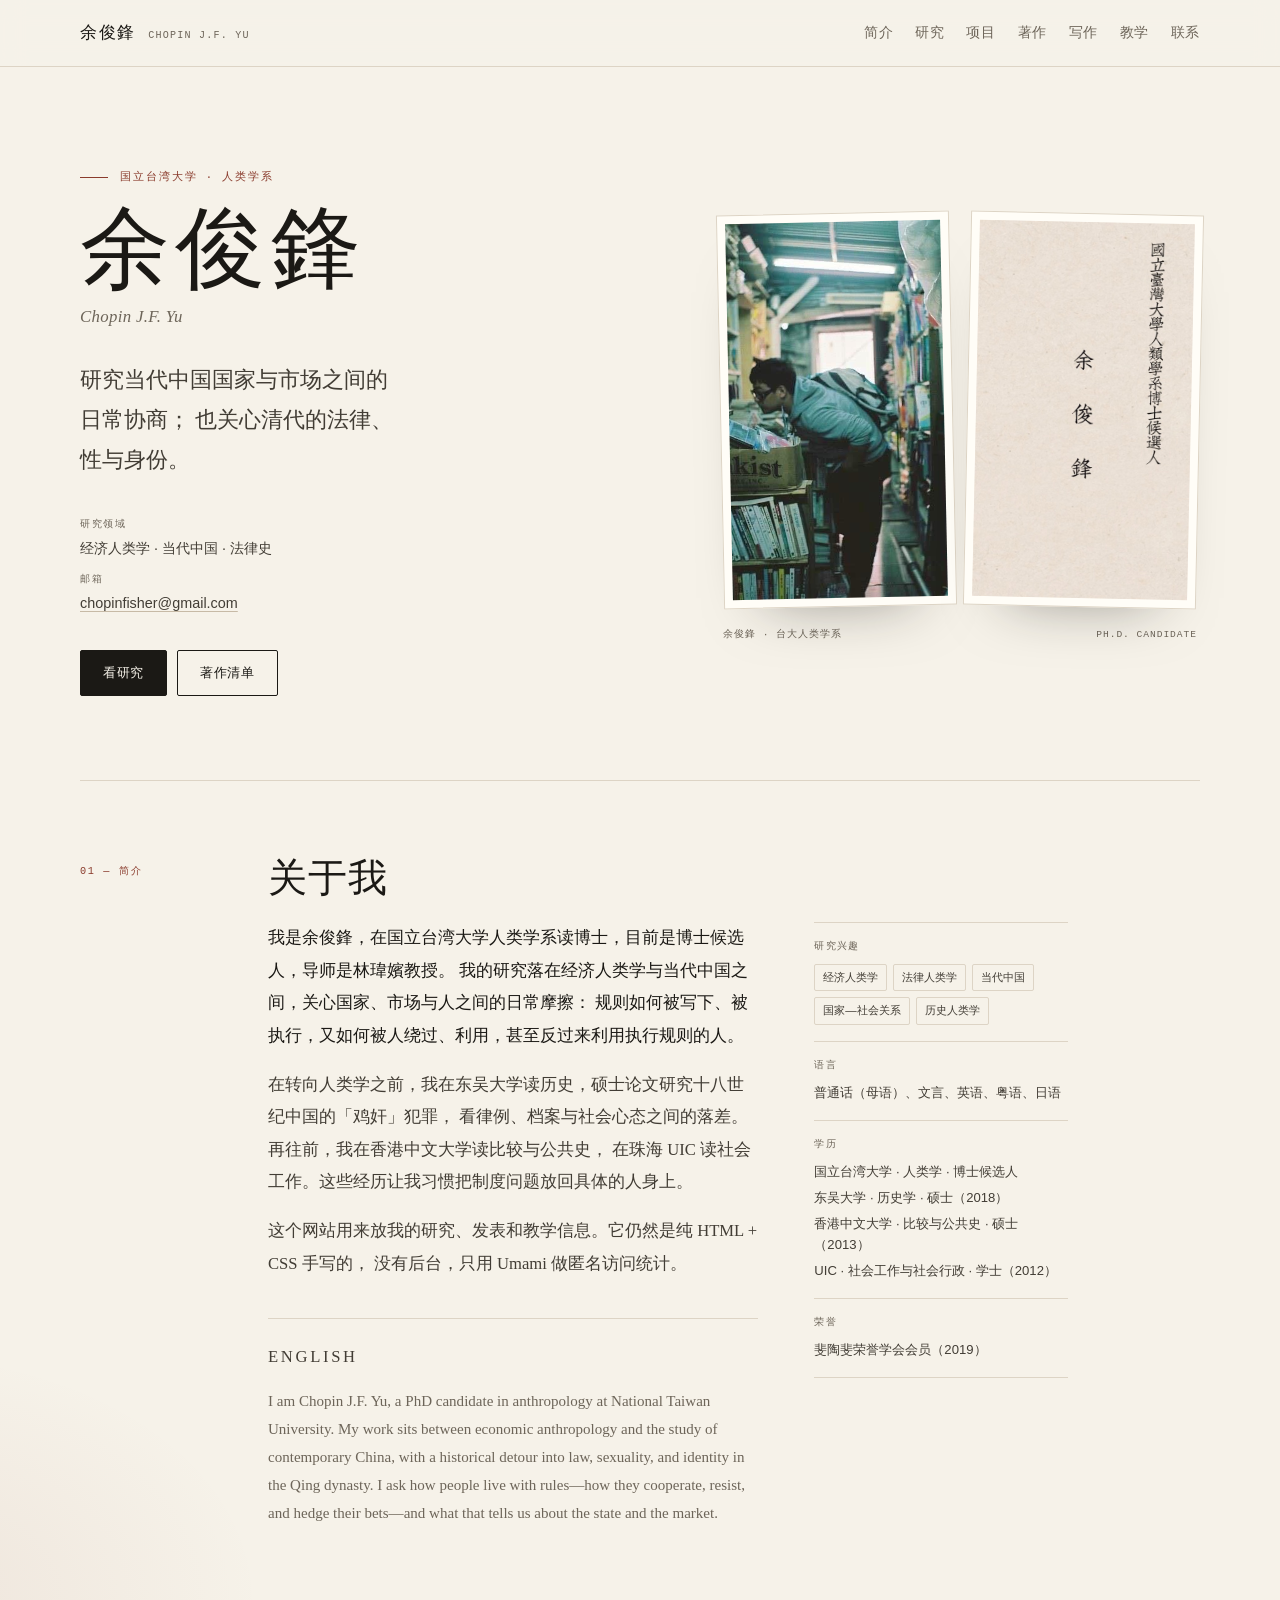
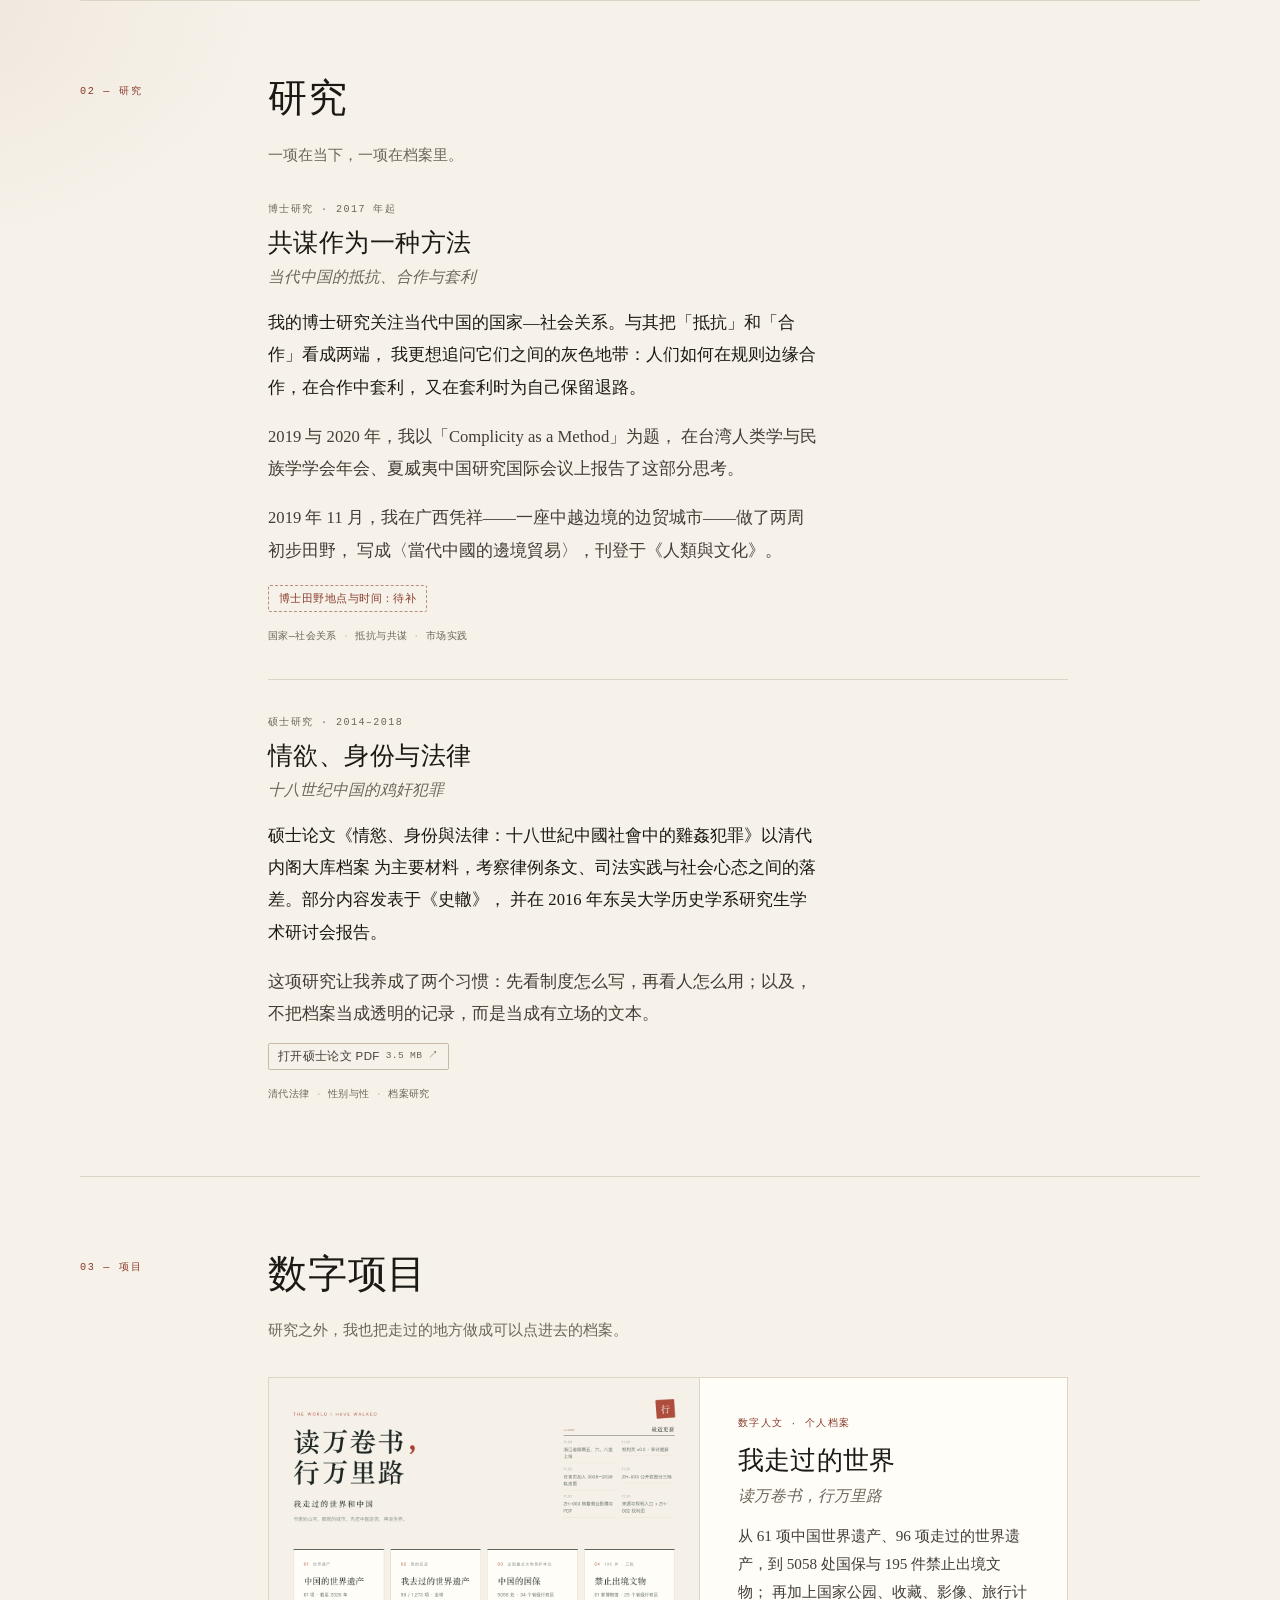
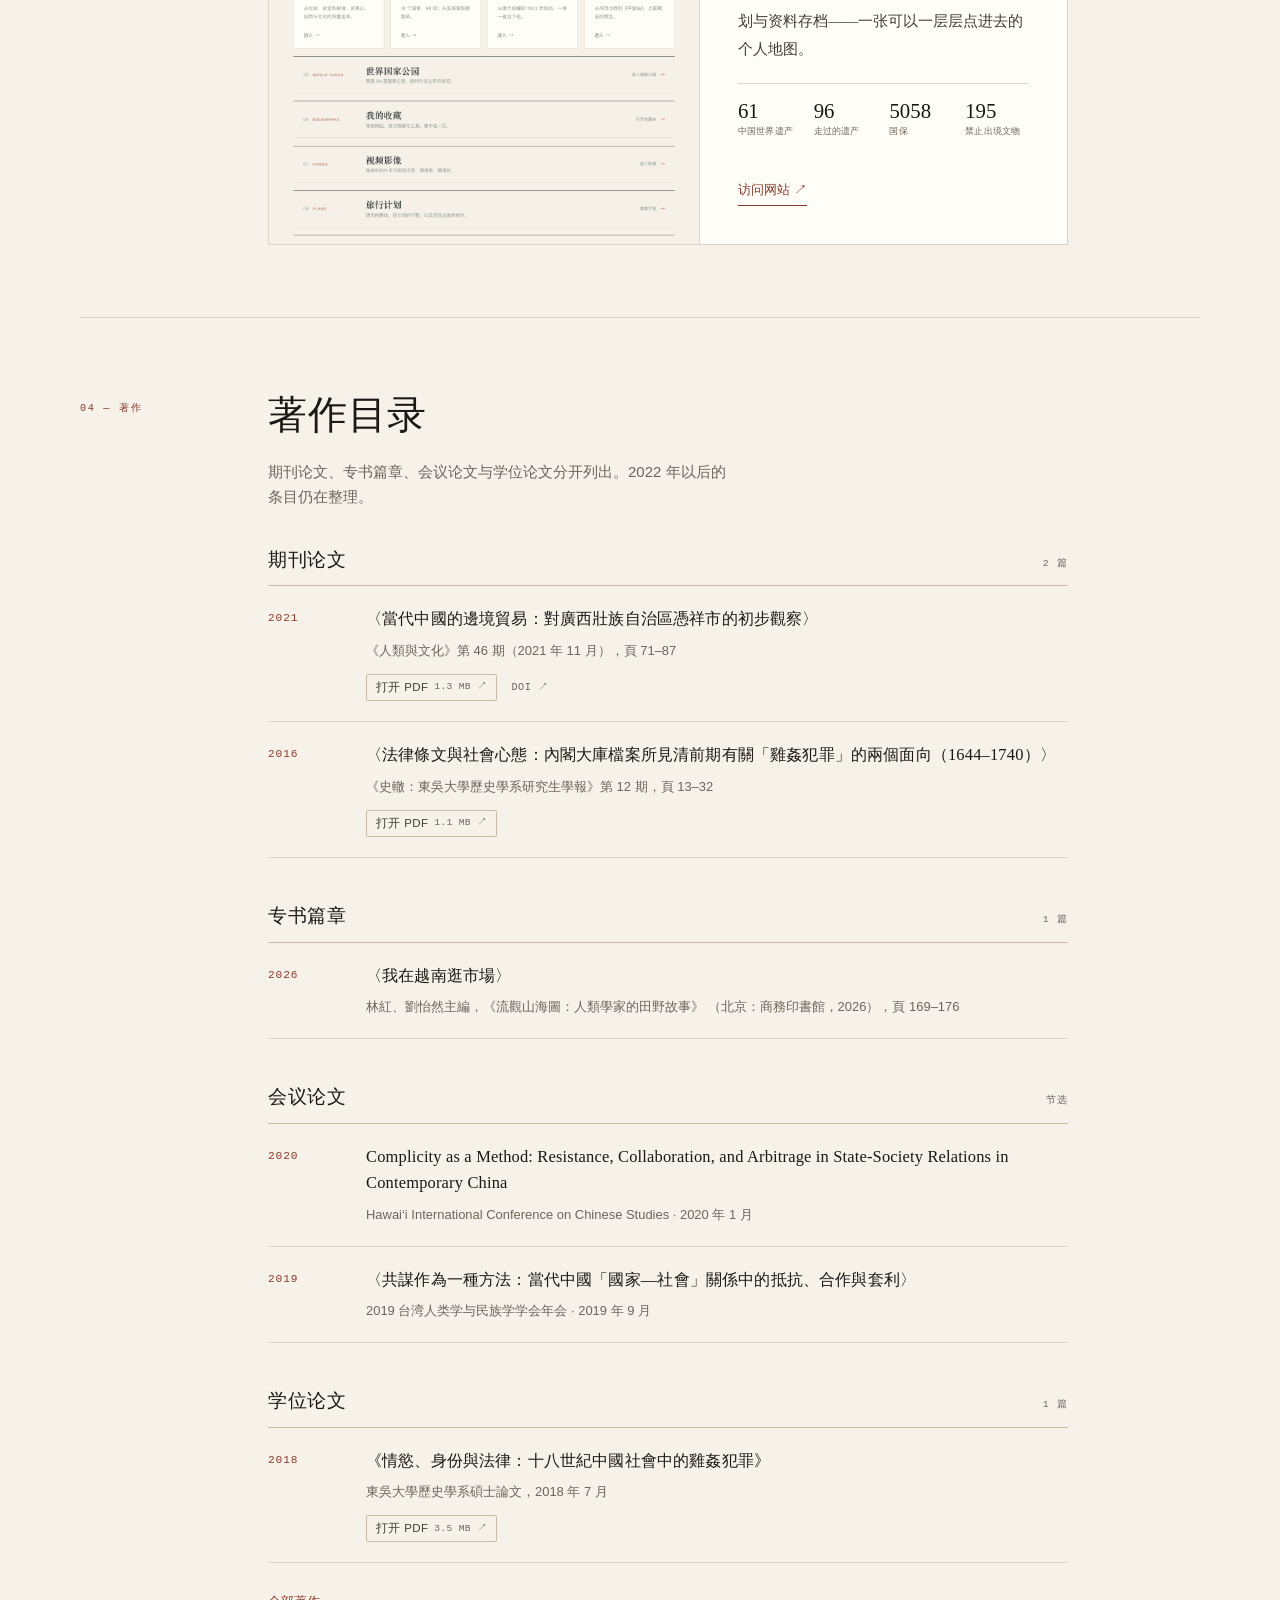
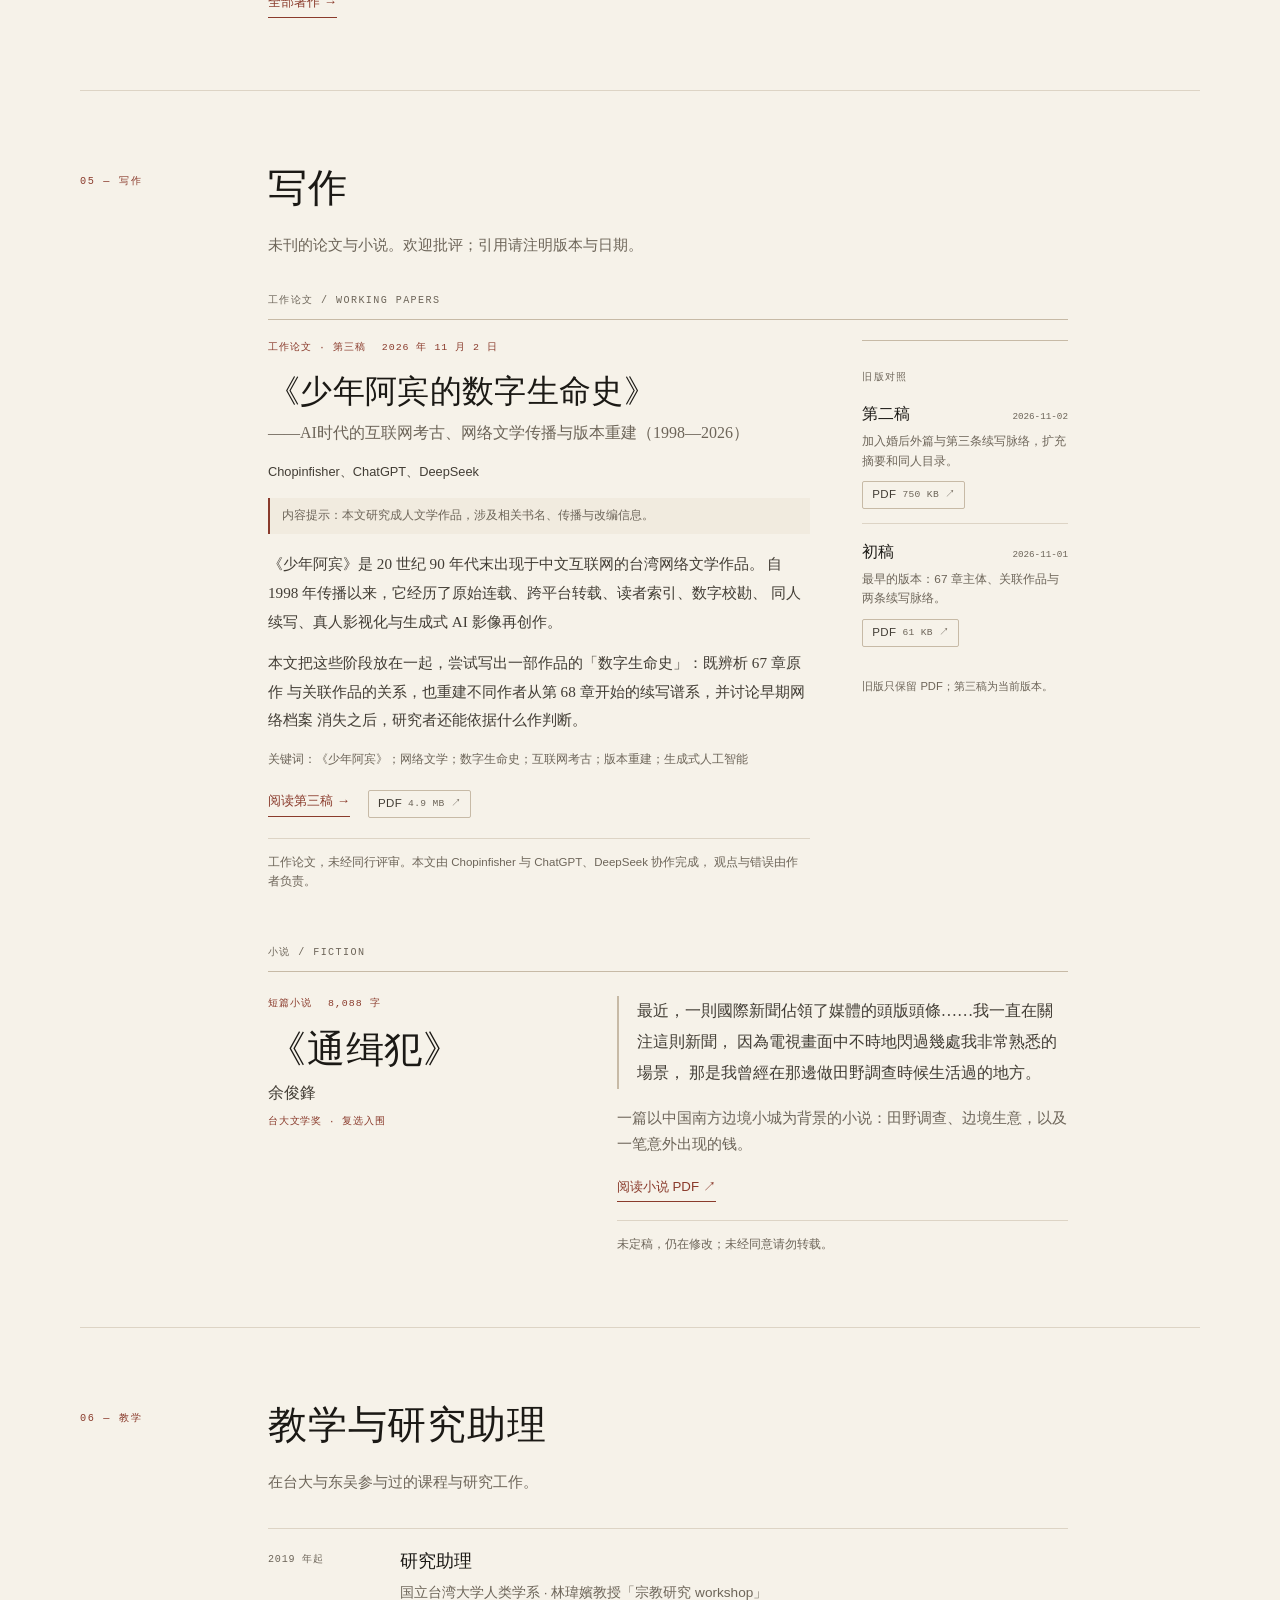
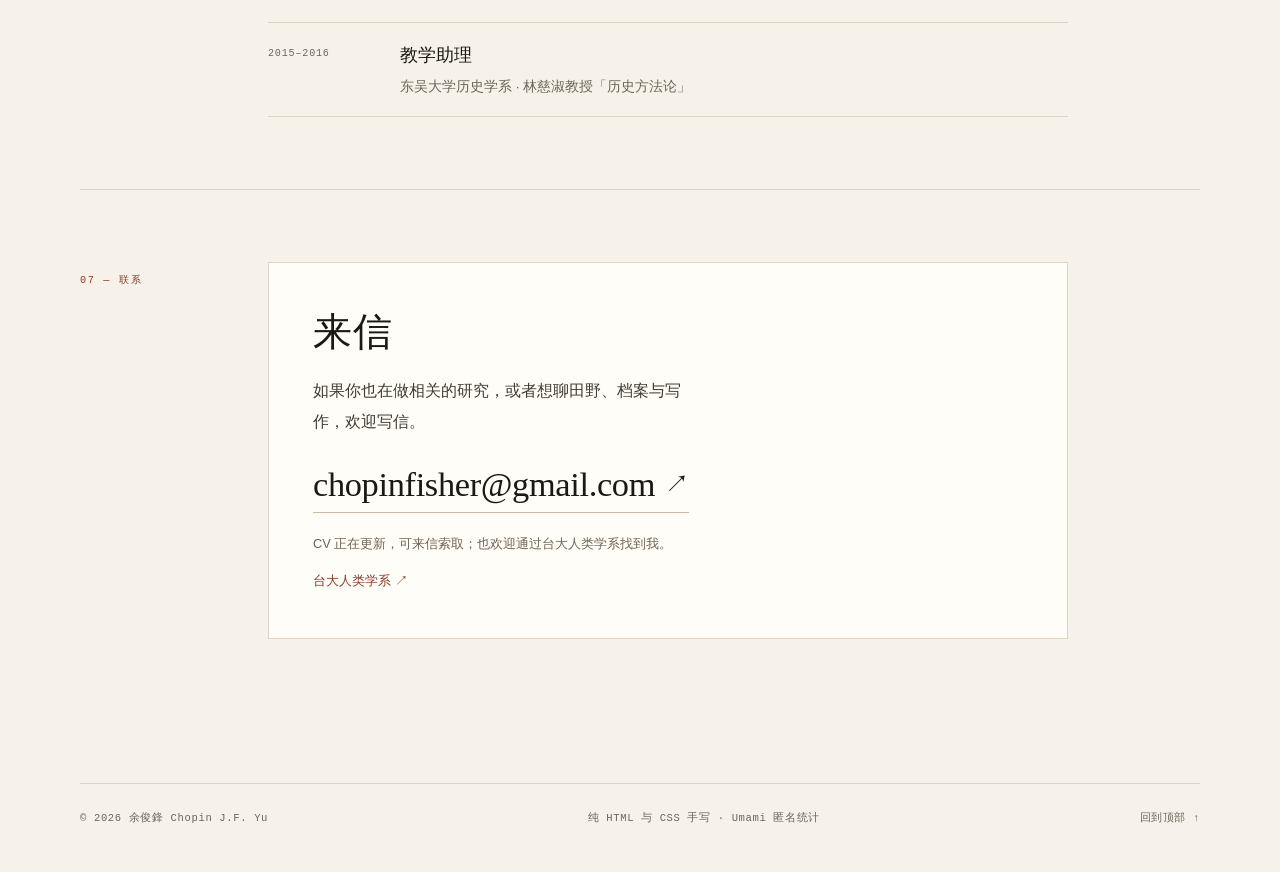
==== commit 339d2be9: "Replace third draft PDF with 3.1 formatted version" ====
--- a/index.html
+++ b/index.html
@@ -391,7 +391,7 @@
               <a class="more-link" href="papers/shaonian-digital-life.html">阅读第三稿 →</a>
               <a class="pub-link" href="assets/papers/shaonian-abin-v3.pdf"
                  target="_blank" rel="noopener" type="application/pdf">
-                PDF <span class="pub-size">1.1 MB ↗</span>
+                PDF <span class="pub-size">4.9 MB ↗</span>
               </a>
             </div>
 
